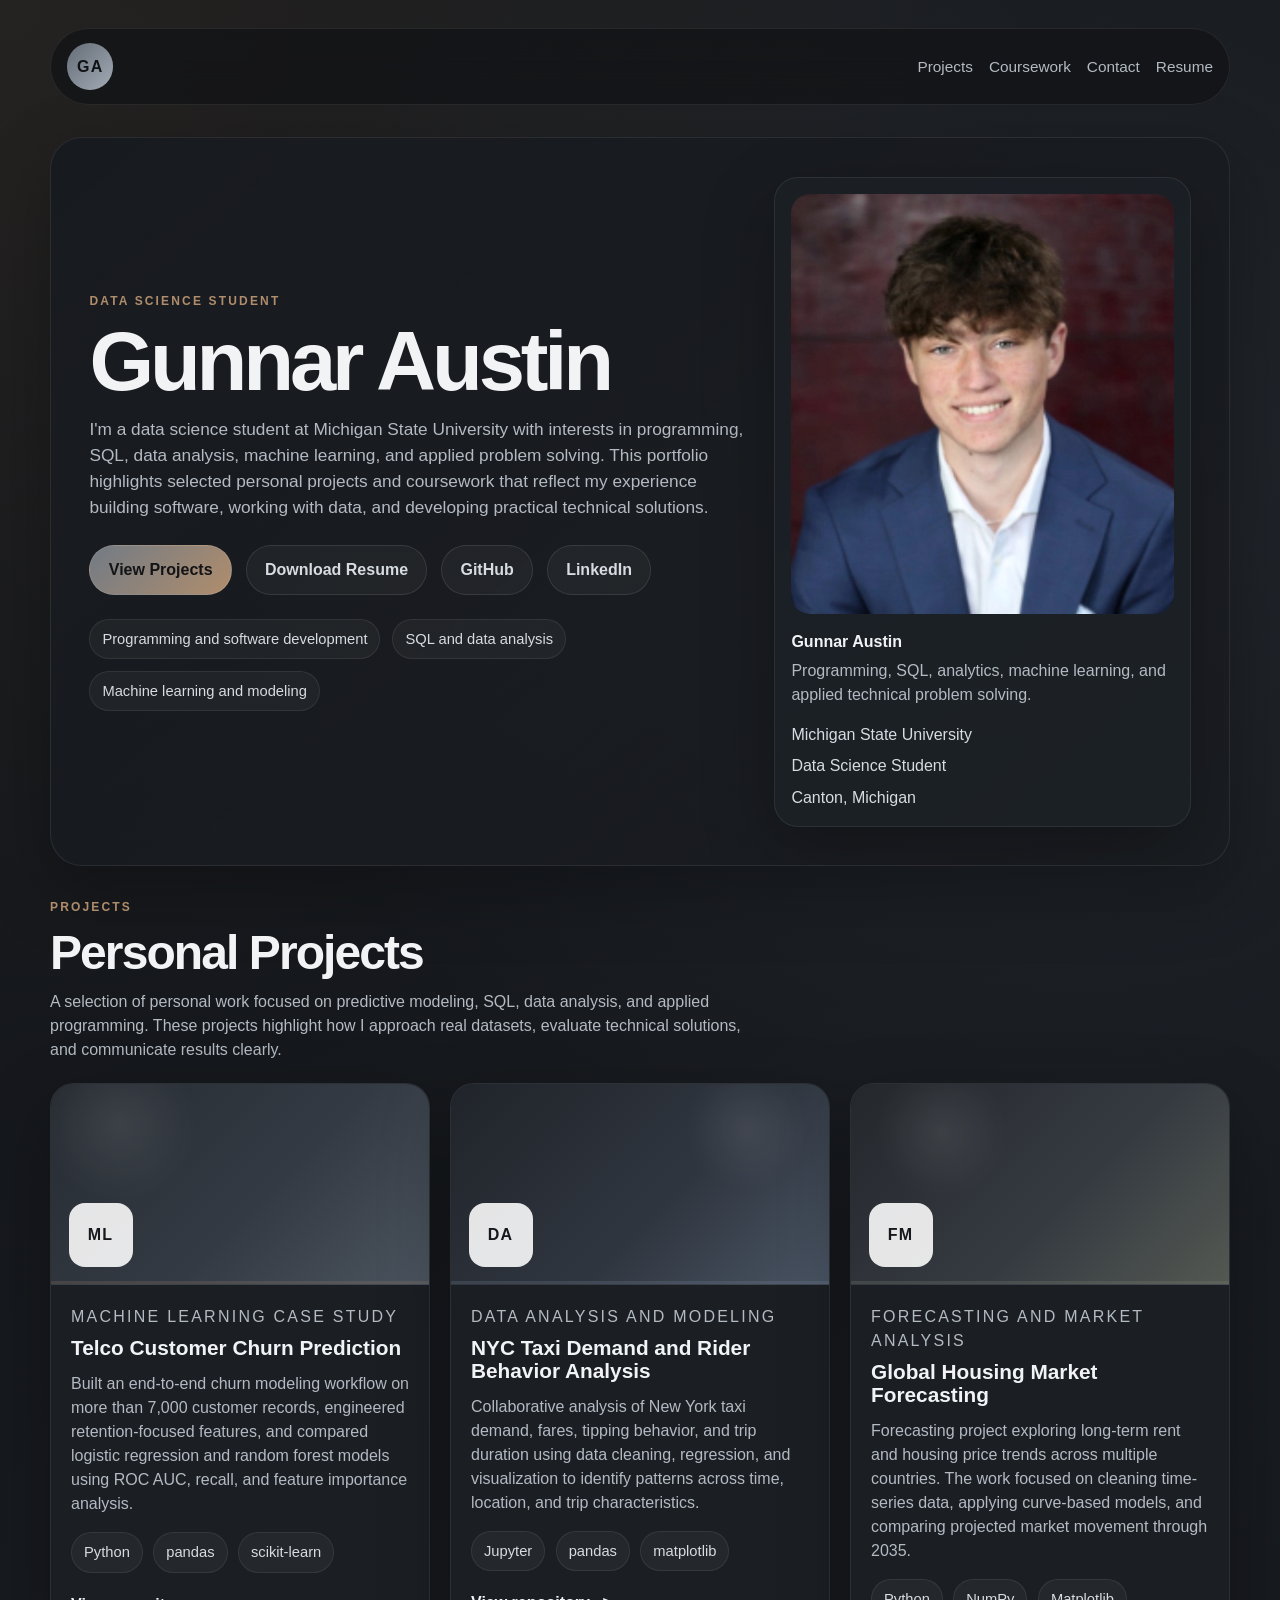
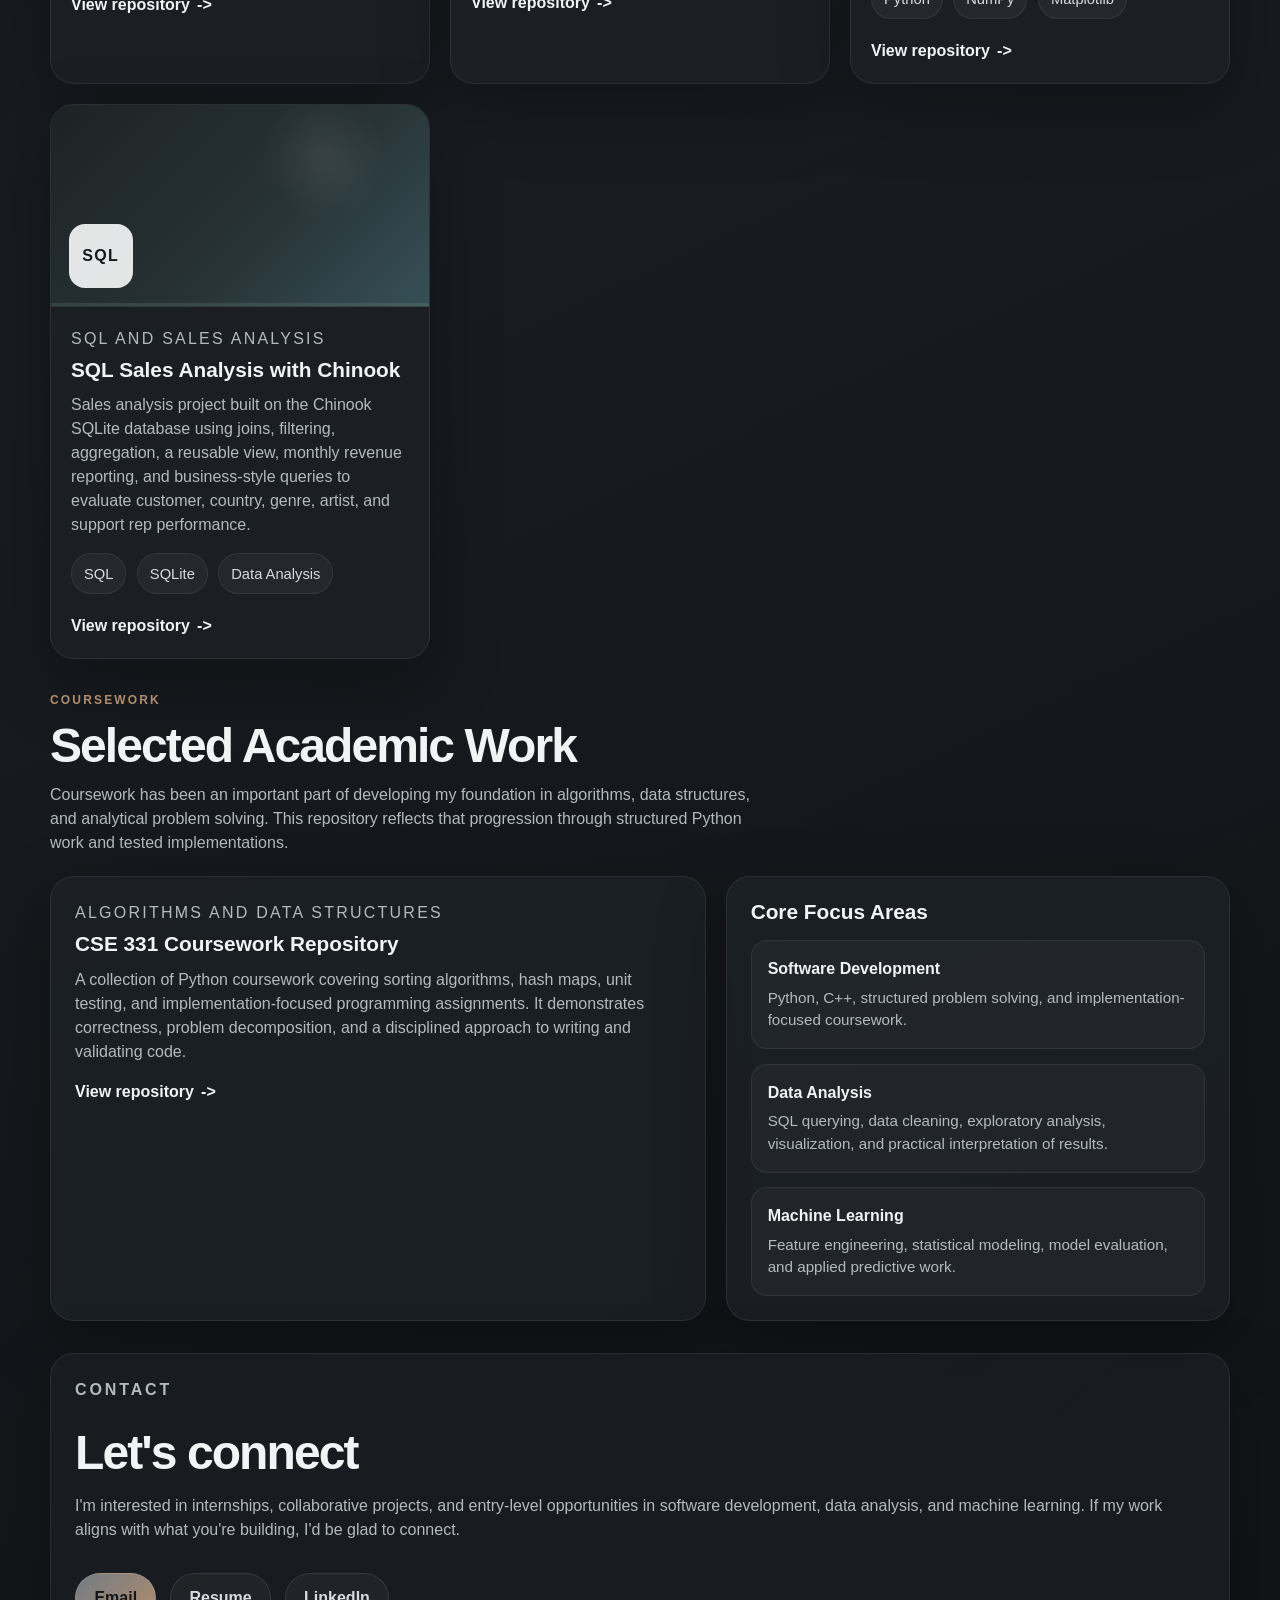
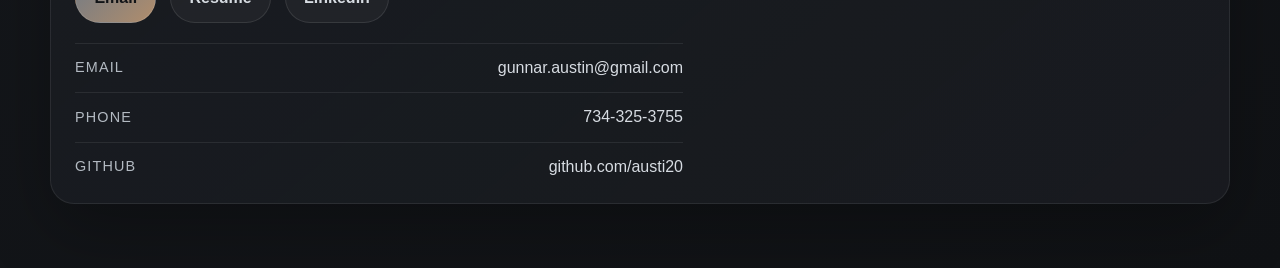
==== index.html @ 3c75b386 "Add Open Graph image for portfolio previews" ====
<!doctype html>
<html class="no-js" lang="en">
<head>
  <meta charset="utf-8">
  <meta name="viewport" content="width=device-width, initial-scale=1">
  <title>Gunnar Austin | Computer Science and Data Science Portfolio</title>
  <link rel="stylesheet" href="css/style.css">
  <meta
    name="description"
    content="Portfolio showcasing coursework, personal projects, and technical work in programming, data analysis, and machine learning."
  >
  <meta name="author" content="Gunnar Austin">
  <link rel="canonical" href="https://portfolio.gunnar-austin.workers.dev/">

  <meta property="og:title" content="Gunnar Austin | Computer Science and Data Science Portfolio">
  <meta
    property="og:description"
    content="Portfolio showcasing coursework, personal projects, and technical work in programming, data analysis, and machine learning."
  >
  <meta property="og:type" content="website">
  <meta property="og:url" content="https://portfolio.gunnar-austin.workers.dev/">
  <meta property="og:image" content="https://portfolio.gunnar-austin.workers.dev/assets/og-image.jpg">
  <meta property="og:image:width" content="800">
  <meta property="og:image:height" content="800">
  <meta property="og:image:alt" content="Portrait of Gunnar Austin for his computer science and data science portfolio">
  <meta name="twitter:card" content="summary_large_image">

  <meta name="theme-color" content="#1c1f24">
</head>

<body>
  <div class="page-shell">
    <header class="site-header">
      <a class="wordmark" href="#top">GA</a>
      <nav class="site-nav" aria-label="Primary">
        <a href="#projects">Projects</a>
        <a href="#coursework">Coursework</a>
        <a href="#contact">Contact</a>
        <a href="assets/Gunnar_Austin_Resume.pdf" target="_blank" rel="noreferrer">Resume</a>
      </nav>
    </header>

    <main id="top">
      <section class="hero">
        <div class="hero-copy">
          <p class="eyebrow">Data Science Student</p>
          <h1>Gunnar Austin</h1>
          <p class="hero-text">
            I&apos;m a data science student at Michigan State University
            with interests in programming, SQL, data analysis, machine learning, and applied
            problem solving. This portfolio highlights selected personal projects and
            coursework that reflect my experience building software, working with data,
            and developing practical technical solutions.
          </p>
          <div class="hero-actions">
            <a class="button button-primary" href="#projects">View Projects</a>
            <a class="button button-secondary" href="assets/Gunnar_Austin_Resume.pdf" target="_blank" rel="noreferrer">Download Resume</a>
            <a class="button button-secondary" href="https://github.com/austi20" target="_blank" rel="noreferrer">GitHub</a>
            <a class="button button-secondary" href="https://www.linkedin.com/in/gunnar-austin-b2a10a252/" target="_blank" rel="noreferrer">LinkedIn</a>
          </div>
          <ul class="hero-meta" aria-label="Technical focus">
            <li>Programming and software development</li>
            <li>SQL and data analysis</li>
            <li>Machine learning and modeling</li>
          </ul>
        </div>

        <aside class="hero-card">
          <div class="profile-frame">
            <img
              src="img/headshot.jpg"
              alt="Headshot of Gunnar Austin"
              class="profile-image"
            >
          </div>
          <div class="profile-details">
            <p class="profile-kicker">Gunnar Austin</p>
            <p class="profile-note">Programming, SQL, analytics, machine learning, and applied technical problem solving.</p>
            <ul class="mini-contact" aria-label="Background">
              <li>Michigan State University</li>
              <li>Data Science Student</li>
              <li>Canton, Michigan</li>
            </ul>
          </div>
        </aside>
      </section>

      <section class="project-section" id="projects">
        <div class="section-heading">
          <p class="eyebrow">Projects</p>
          <h2>Personal Projects</h2>
          <p class="section-copy">
            A selection of personal work focused on predictive modeling, SQL, data analysis,
            and applied programming. These projects highlight how I approach real datasets,
            evaluate technical solutions, and communicate results clearly.
          </p>
        </div>

        <div class="project-grid">
          <article class="project-card">
            <div class="project-art art-churn" aria-hidden="true">
              <span>ML</span>
            </div>
            <div class="project-body">
              <p class="project-type">Machine Learning Case Study</p>
              <h3>Telco Customer Churn Prediction</h3>
              <p>
                Built an end-to-end churn modeling workflow on more than 7,000 customer
                records, engineered retention-focused features, and compared logistic
                regression and random forest models using ROC AUC, recall, and feature
                importance analysis.
              </p>
              <ul class="tag-list" aria-label="Technologies">
                <li>Python</li>
                <li>pandas</li>
                <li>scikit-learn</li>
              </ul>
              <a
                class="project-link"
                href="https://github.com/austi20/Telco-Customer-Churn-Model"
                target="_blank"
                rel="noreferrer"
              >
                View repository
              </a>
            </div>
          </article>

          <article class="project-card">
            <div class="project-art art-urban" aria-hidden="true">
              <span>DA</span>
            </div>
            <div class="project-body">
              <p class="project-type">Data Analysis and Modeling</p>
              <h3>NYC Taxi Demand and Rider Behavior Analysis</h3>
              <p>
                Collaborative analysis of New York taxi demand, fares, tipping behavior,
                and trip duration using data cleaning, regression, and visualization to
                identify patterns across time, location, and trip characteristics.
              </p>
              <ul class="tag-list" aria-label="Technologies">
                <li>Jupyter</li>
                <li>pandas</li>
                <li>matplotlib</li>
              </ul>
              <a
                class="project-link"
                href="https://github.com/austi20/NYC-Taxi-Demand-and-Rider-Behavior-Analysis"
                target="_blank"
                rel="noreferrer"
              >
                View repository
              </a>
            </div>
          </article>

          <article class="project-card">
            <div class="project-art art-housing" aria-hidden="true">
              <span>FM</span>
            </div>
            <div class="project-body">
              <p class="project-type">Forecasting and Market Analysis</p>
              <h3>Global Housing Market Forecasting</h3>
              <p>
                Forecasting project exploring long-term rent and housing price trends
                across multiple countries. The work focused on cleaning time-series data,
                applying curve-based models, and comparing projected market movement
                through 2035.
              </p>
              <ul class="tag-list" aria-label="Technologies">
                <li>Python</li>
                <li>NumPy</li>
                <li>Matplotlib</li>
              </ul>
              <a
                class="project-link"
                href="https://github.com/austi20/Global-Housing-Market-Predictor"
                target="_blank"
                rel="noreferrer"
              >
                View repository
              </a>
            </div>
          </article>

          <article class="project-card">
            <div class="project-art art-sql" aria-hidden="true">
              <span>SQL</span>
            </div>
            <div class="project-body">
              <p class="project-type">SQL and Sales Analysis</p>
              <h3>SQL Sales Analysis with Chinook</h3>
              <p>
                Sales analysis project built on the Chinook SQLite database using joins,
                filtering, aggregation, a reusable view, monthly revenue reporting, and
                business-style queries to evaluate customer, country, genre, artist, and
                support rep performance.
              </p>
              <ul class="tag-list" aria-label="Technologies">
                <li>SQL</li>
                <li>SQLite</li>
                <li>Data Analysis</li>
              </ul>
              <a
                class="project-link"
                href="https://github.com/austi20/sql-sales-analysis-with-chinook"
                target="_blank"
                rel="noreferrer"
              >
                View repository
              </a>
            </div>
          </article>
        </div>
      </section>

      <section class="about-section" id="coursework">
        <div class="section-heading">
          <p class="eyebrow">Coursework</p>
          <h2>Selected Academic Work</h2>
          <p class="section-copy">
            Coursework has been an important part of developing my foundation in algorithms,
            data structures, and analytical problem solving. This repository reflects that
            progression through structured Python work and tested implementations.
          </p>
        </div>

        <div class="about-grid">
          <div class="about-panel">
            <p class="coursework-type">Algorithms and Data Structures</p>
            <h3>CSE 331 Coursework Repository</h3>
            <p>
              A collection of Python coursework covering sorting algorithms, hash maps,
              unit testing, and implementation-focused programming assignments. It
              demonstrates correctness, problem decomposition, and a disciplined approach
              to writing and validating code.
            </p>
            <a
              class="project-link"
              href="https://github.com/austi20/CSE331-SS26"
              target="_blank"
              rel="noreferrer"
            >
              View repository
            </a>
          </div>

          <div class="about-panel focus-panel">
            <h3>Core Focus Areas</h3>
            <div class="focus-grid">
              <div class="focus-card">
                <strong>Software Development</strong>
                <span>Python, C++, structured problem solving, and implementation-focused coursework.</span>
              </div>
              <div class="focus-card">
                <strong>Data Analysis</strong>
                <span>SQL querying, data cleaning, exploratory analysis, visualization, and practical interpretation of results.</span>
              </div>
              <div class="focus-card">
                <strong>Machine Learning</strong>
                <span>Feature engineering, statistical modeling, model evaluation, and applied predictive work.</span>
              </div>
            </div>
          </div>
        </div>
      </section>

      <section class="contact-section" id="contact">
        <div class="contact-card">
          <p class="eyebrow">Contact</p>
          <h2>Let&apos;s connect</h2>
          <p>
            I&apos;m interested in internships, collaborative projects, and entry-level
            opportunities in software development, data analysis, and machine learning.
            If my work aligns with what you&apos;re building, I&apos;d be glad to connect.
          </p>
          <div class="contact-links" aria-label="Contact links">
            <a class="button button-primary" href="mailto:gunnar.austin@gmail.com">Email</a>
            <a class="button button-secondary" href="assets/Gunnar_Austin_Resume.pdf" target="_blank" rel="noreferrer">Resume</a>
            <a class="button button-secondary" href="https://www.linkedin.com/in/gunnar-austin-b2a10a252/" target="_blank" rel="noreferrer">LinkedIn</a>
          </div>
          <ul class="contact-list">
            <li><span>Email</span><a href="mailto:gunnar.austin@gmail.com">gunnar.austin@gmail.com</a></li>
            <li><span>Phone</span><a href="tel:7343253755">734-325-3755</a></li>
            <li><span>GitHub</span><a href="https://github.com/austi20" target="_blank" rel="noreferrer">github.com/austi20</a></li>
          </ul>
        </div>
      </section>
    </main>
  </div>
</body>
</html>
---- css/style.css ----
/*! HTML5 Boilerplate v9.0.1 | MIT License | https://html5boilerplate.com/ */

:root {
  --bg-0: #121417;
  --bg-1: #181b20;
  --bg-2: #21252b;
  --panel: rgba(29, 33, 39, 0.82);
  --panel-strong: rgba(22, 25, 30, 0.9);
  --border: rgba(255, 255, 255, 0.08);
  --text: #f1f3f5;
  --muted: #b3bac2;
  --silver: #d7dce2;
  --accent-warm: #b08d6c;
  --accent-cool: #7f92a7;
  --accent-olive: #7f8872;
  --shadow: 0 24px 70px rgba(0, 0, 0, 0.28);
}

html {
  color: var(--text);
  font-size: 16px;
  line-height: 1.5;
  scroll-behavior: smooth;
}

body {
  margin: 0;
  min-width: 320px;
  font-family: "Trebuchet MS", "Gill Sans", sans-serif;
  color: var(--text);
  background:
    radial-gradient(circle at top left, rgba(176, 141, 108, 0.12), transparent 28%),
    radial-gradient(circle at 82% 12%, rgba(127, 146, 167, 0.12), transparent 26%),
    linear-gradient(155deg, var(--bg-0) 0%, var(--bg-1) 48%, #101215 100%);
}

a {
  color: inherit;
}

img,
svg,
video {
  display: block;
  max-width: 100%;
}

code {
  padding: 0.16rem 0.45rem;
  border-radius: 999px;
  background: rgba(255, 255, 255, 0.06);
  color: var(--silver);
  font-size: 0.9rem;
}

.page-shell {
  width: min(1180px, calc(100% - 2rem));
  margin: 0 auto;
  padding: 1rem 0 4rem;
}

.site-header {
  position: sticky;
  top: 0;
  z-index: 10;
  display: flex;
  align-items: center;
  justify-content: space-between;
  gap: 1rem;
  margin-top: 0.75rem;
  padding: 0.9rem 1rem;
  border: 1px solid var(--border);
  border-radius: 999px;
  background: rgba(18, 20, 23, 0.78);
  backdrop-filter: blur(18px);
}

.wordmark {
  display: inline-flex;
  align-items: center;
  justify-content: center;
  width: 2.9rem;
  height: 2.9rem;
  border-radius: 50%;
  background: linear-gradient(135deg, #646c76, #a3acb6);
  color: #101215;
  text-decoration: none;
  font-weight: 800;
  letter-spacing: 0.08em;
}

.site-nav {
  display: flex;
  flex-wrap: wrap;
  gap: 1rem;
}

.site-nav a {
  color: var(--muted);
  text-decoration: none;
  font-size: 0.96rem;
}

.site-nav a:hover,
.site-nav a:focus-visible,
.project-link:hover,
.project-link:focus-visible,
.button:hover,
.button:focus-visible,
.mini-contact a:hover,
.mini-contact a:focus-visible,
.contact-list a:hover,
.contact-list a:focus-visible {
  color: #ffffff;
}

.hero,
.project-section,
.about-section,
.contact-section {
  margin-top: 2rem;
  animation: fade-up 620ms ease both;
}

.project-section {
  animation-delay: 80ms;
}

.about-section {
  animation-delay: 150ms;
}

.contact-section {
  animation-delay: 220ms;
}

.hero {
  display: grid;
  grid-template-columns: minmax(0, 1.35fr) minmax(290px, 0.85fr);
  gap: 1.5rem;
  align-items: stretch;
  padding: clamp(1.4rem, 3vw, 2.4rem);
  border: 1px solid var(--border);
  border-radius: 2rem;
  background:
    linear-gradient(140deg, rgba(23, 26, 31, 0.96), rgba(23, 26, 31, 0.76)),
    linear-gradient(120deg, rgba(127, 146, 167, 0.08), rgba(176, 141, 108, 0.08));
  overflow: hidden;
  box-shadow: var(--shadow);
}

.hero-copy {
  display: flex;
  flex-direction: column;
  justify-content: center;
}

.eyebrow {
  margin: 0 0 0.8rem;
  color: var(--accent-warm);
  text-transform: uppercase;
  letter-spacing: 0.18em;
  font-size: 0.75rem;
  font-weight: 700;
}

h1,
h2,
h3,
p {
  margin-top: 0;
}

h1,
h2,
h3,
.wordmark,
.button,
.project-type,
.eyebrow,
.coursework-type {
  font-family: "Arial Black", "Trebuchet MS", sans-serif;
}

h1 {
  margin-bottom: 1rem;
  font-size: clamp(2.8rem, 7vw, 5.2rem);
  line-height: 0.94;
  letter-spacing: -0.05em;
}

h2 {
  margin-bottom: 0.15rem;
  font-size: clamp(1.85rem, 4vw, 3rem);
  line-height: 1;
  letter-spacing: -0.04em;
}

h3 {
  margin-bottom: 0.75rem;
  font-size: 1.3rem;
  line-height: 1.1;
}

.hero-text,
.section-copy,
.project-body p,
.about-panel p,
.contact-card p,
.profile-note {
  color: var(--muted);
  font-size: 1rem;
}

.hero-text {
  max-width: 44rem;
  margin-bottom: 1.5rem;
  font-size: 1.08rem;
}

.section-copy {
  max-width: 44rem;
  margin: 0.85rem 0 0;
}

.hero-actions,
.contact-links {
  display: flex;
  flex-wrap: wrap;
  gap: 0.85rem;
}

.button {
  display: inline-flex;
  align-items: center;
  justify-content: center;
  min-height: 3rem;
  padding: 0 1.15rem;
  border-radius: 999px;
  border: 1px solid rgba(255, 255, 255, 0.1);
  text-decoration: none;
  font-weight: 700;
  transition:
    transform 180ms ease,
    border-color 180ms ease,
    background-color 180ms ease;
}

.button:hover,
.button:focus-visible {
  transform: translateY(-2px);
  border-color: rgba(255, 255, 255, 0.22);
}

.button-primary {
  background: linear-gradient(135deg, #727b85, #b08d6c);
  color: #121417;
}

.button-secondary {
  background: rgba(255, 255, 255, 0.04);
  color: var(--silver);
}

.hero-meta,
.tag-list,
.mini-contact,
.contact-list {
  padding: 0;
  list-style: none;
}

.hero-meta {
  display: flex;
  flex-wrap: wrap;
  gap: 0.75rem;
  margin: 1.5rem 0 0;
}

.hero-meta li,
.tag-list li {
  display: inline-flex;
  align-items: center;
  min-height: 2rem;
  padding: 0.2rem 0.75rem;
  border-radius: 999px;
  border: 1px solid rgba(255, 255, 255, 0.08);
  background: rgba(255, 255, 255, 0.04);
  color: var(--silver);
  font-size: 0.92rem;
}

.hero-card,
.project-card,
.about-panel,
.contact-card {
  border: 1px solid var(--border);
  border-radius: 1.5rem;
  background: var(--panel);
  box-shadow: var(--shadow);
}

.hero-card {
  display: grid;
  gap: 1rem;
  padding: 1rem;
  align-content: start;
}

.profile-frame {
  min-height: 420px;
  border-radius: 1.2rem;
  overflow: hidden;
  background: #1b1f24;
}

.profile-image {
  width: 100%;
  height: 100%;
  object-fit: cover;
  object-position: center 22%;
  filter: saturate(0.92) contrast(1.02);
}

.profile-kicker {
  margin-bottom: 0.35rem;
  color: var(--text);
  font-weight: 700;
}

.mini-contact {
  display: grid;
  gap: 0.45rem;
  margin: 1rem 0 0;
}

.mini-contact li {
  color: var(--silver);
}

.section-heading {
  margin-bottom: 1.3rem;
}

.project-grid {
  display: grid;
  grid-template-columns: repeat(3, minmax(0, 1fr));
  gap: 1.25rem;
}

.project-card {
  overflow: hidden;
}

.project-art {
  display: flex;
  align-items: end;
  min-height: 165px;
  padding: 1.1rem;
  border-bottom: 1px solid var(--border);
}

.project-art span {
  display: inline-flex;
  align-items: center;
  justify-content: center;
  min-width: 4rem;
  min-height: 4rem;
  border-radius: 1rem;
  background: rgba(255, 255, 255, 0.88);
  color: #15181c;
  font-weight: 800;
  letter-spacing: 0.08em;
}

.art-churn {
  background:
    linear-gradient(0deg, rgba(176, 141, 108, 0.18), rgba(176, 141, 108, 0.18)) bottom / 100% 3px no-repeat,
    radial-gradient(circle at 18% 20%, rgba(255, 255, 255, 0.08), transparent 22%),
    linear-gradient(135deg, #272c33, #343a43 56%, #4b545f);
}

.art-urban {
  background:
    linear-gradient(0deg, rgba(127, 146, 167, 0.2), rgba(127, 146, 167, 0.2)) bottom / 100% 3px no-repeat,
    radial-gradient(circle at 78% 22%, rgba(255, 255, 255, 0.08), transparent 18%),
    linear-gradient(135deg, #20242a, #303640 58%, #495463);
}

.art-housing {
  background:
    linear-gradient(0deg, rgba(127, 136, 114, 0.24), rgba(127, 136, 114, 0.24)) bottom / 100% 3px no-repeat,
    radial-gradient(circle at 24% 24%, rgba(255, 255, 255, 0.08), transparent 20%),
    linear-gradient(135deg, #24272c, #363b42 58%, #535852);
}

.art-sql {
  background:
    linear-gradient(0deg, rgba(104, 146, 122, 0.24), rgba(104, 146, 122, 0.24)) bottom / 100% 3px no-repeat,
    radial-gradient(circle at 72% 26%, rgba(255, 255, 255, 0.08), transparent 20%),
    linear-gradient(135deg, #1d2324, #273235 56%, #365057);
}

.project-body {
  padding: 1.25rem;
}

.project-type,
.coursework-type {
  margin-bottom: 0.5rem;
  color: var(--accent-cool);
  font-size: 0.82rem;
  letter-spacing: 0.14em;
  text-transform: uppercase;
}

.coursework-type {
  color: var(--accent-warm);
}

.tag-list {
  display: flex;
  flex-wrap: wrap;
  gap: 0.65rem;
  margin: 1rem 0 1.25rem;
}

.project-link {
  display: inline-flex;
  align-items: center;
  gap: 0.45rem;
  color: var(--text);
  text-decoration: none;
  font-weight: 700;
}

.project-link::after {
  content: "->";
}

.about-grid {
  display: grid;
  grid-template-columns: minmax(0, 1.3fr) minmax(0, 1fr);
  gap: 1.25rem;
}

.about-panel,
.contact-card {
  padding: 1.5rem;
}

.focus-panel h3 {
  margin-bottom: 1rem;
}

.focus-grid {
  display: grid;
  gap: 0.9rem;
}

.focus-card {
  display: grid;
  gap: 0.35rem;
  padding: 1rem;
  border: 1px solid var(--border);
  border-radius: 1rem;
  background: rgba(255, 255, 255, 0.03);
}

.focus-card strong {
  color: var(--text);
  font-size: 1rem;
}

.focus-card span {
  color: var(--muted);
  font-size: 0.95rem;
}

.contact-card {
  display: flex;
  flex-direction: column;
  gap: 0.9rem;
  align-items: start;
  background:
    linear-gradient(140deg, rgba(24, 27, 32, 0.94), rgba(24, 27, 32, 0.84)),
    linear-gradient(120deg, rgba(127, 146, 167, 0.08), rgba(176, 141, 108, 0.06));
}

.contact-list {
  display: grid;
  gap: 0.8rem;
  width: 100%;
  margin: 0.35rem 0 0;
}

.contact-list li {
  display: flex;
  flex-wrap: wrap;
  gap: 0.7rem;
  align-items: center;
  justify-content: space-between;
  width: min(100%, 38rem);
  padding-top: 0.75rem;
  border-top: 1px solid var(--border);
}

.contact-list span {
  color: var(--muted);
  font-size: 0.9rem;
  text-transform: uppercase;
  letter-spacing: 0.08em;
}

.contact-list a {
  color: var(--silver);
  text-decoration: none;
}

.hidden,
[hidden] {
  display: none !important;
}

.visually-hidden {
  border: 0;
  clip: rect(0, 0, 0, 0);
  height: 1px;
  margin: -1px;
  overflow: hidden;
  padding: 0;
  position: absolute;
  white-space: nowrap;
  width: 1px;
}

.visually-hidden.focusable:active,
.visually-hidden.focusable:focus {
  clip: auto;
  height: auto;
  margin: 0;
  overflow: visible;
  position: static;
  white-space: inherit;
  width: auto;
}

.invisible {
  visibility: hidden;
}

.clearfix::before,
.clearfix::after {
  content: "";
  display: table;
}

.clearfix::after {
  clear: both;
}

@keyframes fade-up {
  from {
    opacity: 0;
    transform: translateY(22px);
  }

  to {
    opacity: 1;
    transform: translateY(0);
  }
}

@media only screen and (max-width: 980px) {
  .hero,
  .project-grid,
  .about-grid {
    grid-template-columns: 1fr;
  }

  .profile-frame {
    min-height: 340px;
  }
}

@media only screen and (max-width: 640px) {
  .page-shell {
    width: min(100% - 1rem, 1180px);
    padding-bottom: 2.5rem;
  }

  .site-header {
    border-radius: 1.25rem;
    padding: 0.9rem;
  }

  .site-nav {
    gap: 0.7rem;
  }

  .hero,
  .about-panel,
  .contact-card,
  .project-body {
    padding: 1rem;
  }

  h1 {
    font-size: clamp(2.35rem, 14vw, 3.9rem);
  }

  h2 {
    font-size: clamp(1.7rem, 9vw, 2.35rem);
  }

  .contact-list li {
    align-items: start;
    justify-content: start;
  }
}

@media print {
  *,
  *::before,
  *::after {
    background: #fff !important;
    color: #000 !important;
    box-shadow: none !important;
    text-shadow: none !important;
  }

  a,
  a:visited {
    text-decoration: underline;
  }

  a[href]::after {
    content: " (" attr(href) ")";
  }

  a[href^="#"]::after,
  a[href^="javascript:"]::after {
    content: "";
  }

  pre {
    white-space: pre-wrap !important;
  }

  pre,
  blockquote {
    border: 1px solid #999;
    page-break-inside: avoid;
  }

  tr,
  img {
    page-break-inside: avoid;
  }

  p,
  h2,
  h3 {
    orphans: 3;
    widows: 3;
  }

  h2,
  h3 {
    page-break-after: avoid;
  }
}
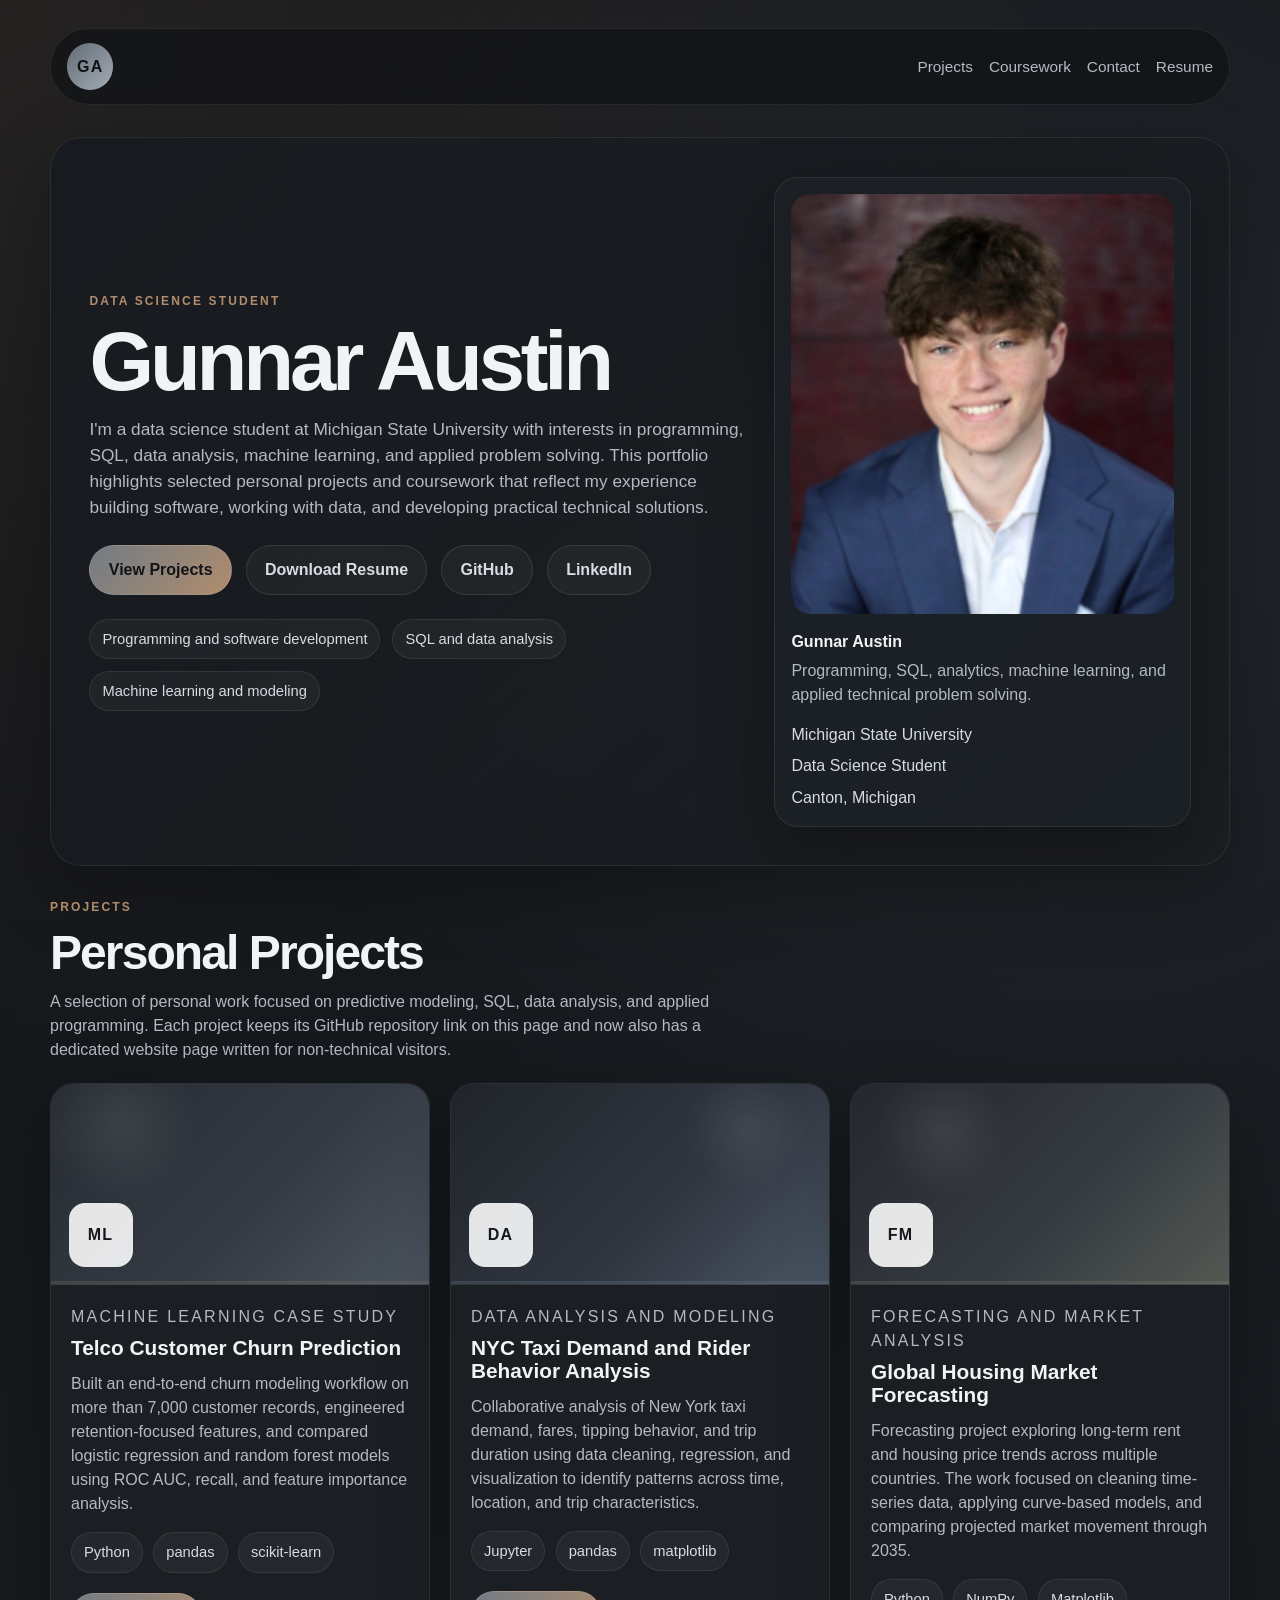
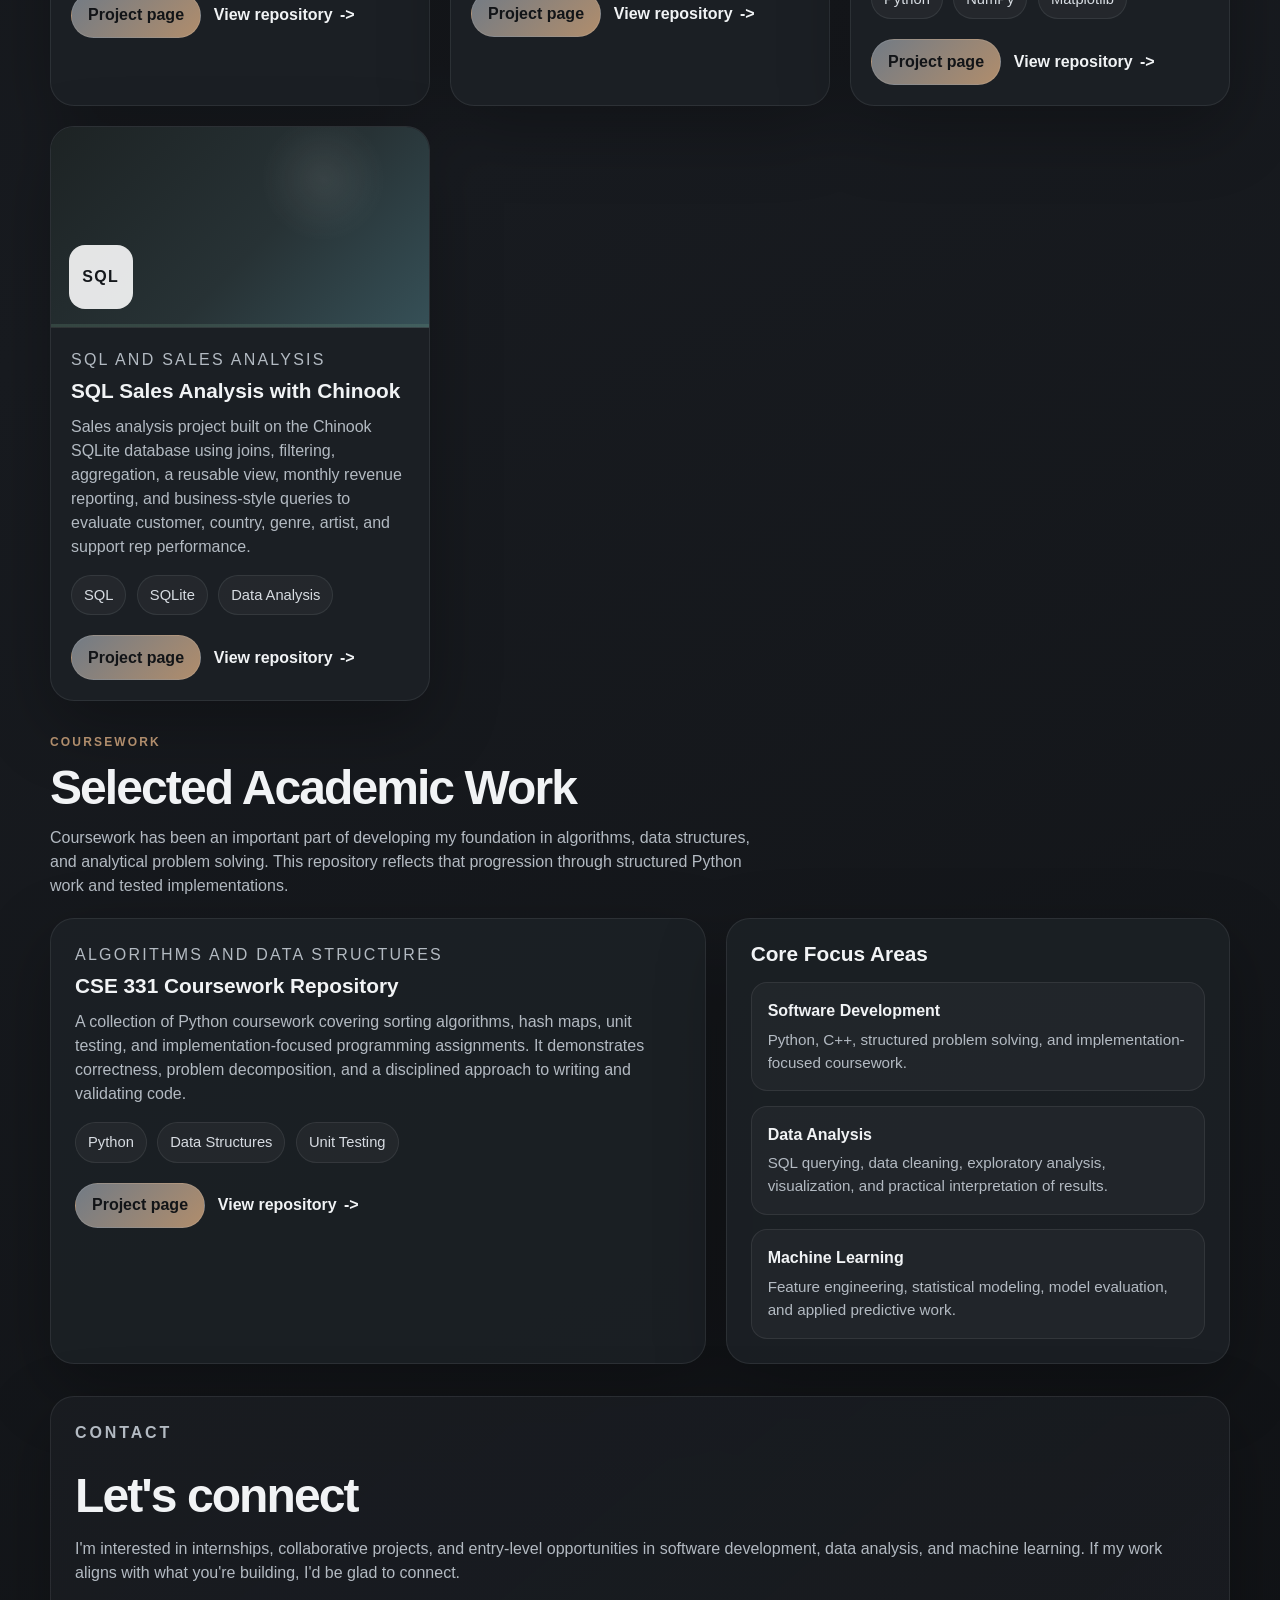
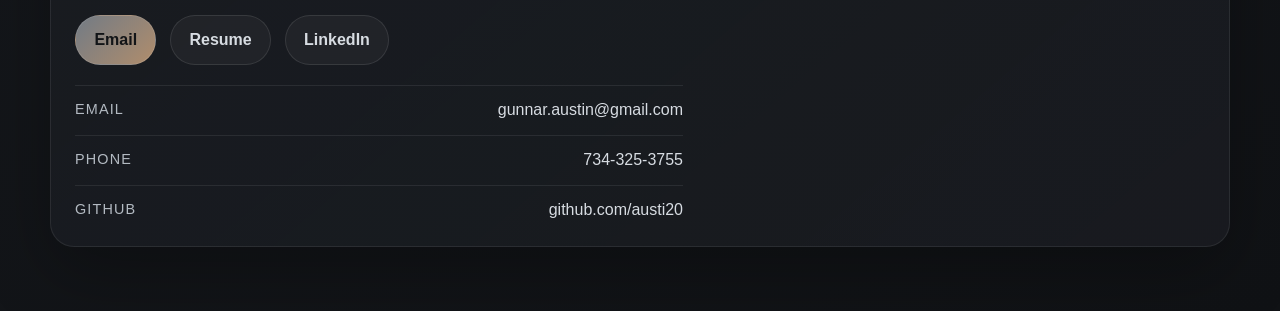
==== commit 2ed48863: "Add dedicated portfolio project pages" ====
--- a/index.html
+++ b/index.html
@@ -3,27 +3,42 @@
 <head>
   <meta charset="utf-8">
   <meta name="viewport" content="width=device-width, initial-scale=1">
-  <title>Gunnar Austin | Computer Science and Data Science Portfolio</title>
+  <title>Gunnar Austin | Data Science Portfolio</title>
   <link rel="stylesheet" href="css/style.css">
+  <script defer src="js/project-data.js"></script>
+  <script defer src="js/index.js"></script>
+  <link rel="icon" type="image/png" href="https://portfolio.gunnar-austin.workers.dev/assets/favicon.png">
   <meta
     name="description"
-    content="Portfolio showcasing coursework, personal projects, and technical work in programming, data analysis, and machine learning."
+    content="Portfolio showcasing coursework, personal projects, and technical work in programming, SQL, data analysis, and machine learning."
   >
   <meta name="author" content="Gunnar Austin">
+  <meta name="robots" content="index,follow,max-image-preview:large">
   <link rel="canonical" href="https://portfolio.gunnar-austin.workers.dev/">
 
-  <meta property="og:title" content="Gunnar Austin | Computer Science and Data Science Portfolio">
+  <meta property="og:site_name" content="Gunnar Austin Portfolio">
+  <meta property="og:locale" content="en_US">
+  <meta property="og:title" content="Gunnar Austin | Data Science Portfolio">
   <meta
     property="og:description"
-    content="Portfolio showcasing coursework, personal projects, and technical work in programming, data analysis, and machine learning."
+    content="Portfolio showcasing coursework, personal projects, and technical work in programming, SQL, data analysis, and machine learning."
   >
   <meta property="og:type" content="website">
   <meta property="og:url" content="https://portfolio.gunnar-austin.workers.dev/">
   <meta property="og:image" content="https://portfolio.gunnar-austin.workers.dev/assets/og-image.jpg">
-  <meta property="og:image:width" content="800">
-  <meta property="og:image:height" content="800">
-  <meta property="og:image:alt" content="Portrait of Gunnar Austin for his computer science and data science portfolio">
+  <meta property="og:image:secure_url" content="https://portfolio.gunnar-austin.workers.dev/assets/og-image.jpg">
+  <meta property="og:image:type" content="image/jpeg">
+  <meta property="og:image:width" content="1200">
+  <meta property="og:image:height" content="630">
+  <meta property="og:image:alt" content="Social preview for Gunnar Austin's data science portfolio">
   <meta name="twitter:card" content="summary_large_image">
+  <meta name="twitter:title" content="Gunnar Austin | Data Science Portfolio">
+  <meta
+    name="twitter:description"
+    content="Portfolio showcasing coursework, personal projects, and technical work in programming, SQL, data analysis, and machine learning."
+  >
+  <meta name="twitter:image" content="https://portfolio.gunnar-austin.workers.dev/assets/og-image.jpg">
+  <meta name="twitter:image:alt" content="Social preview for Gunnar Austin's data science portfolio">
 
   <meta name="theme-color" content="#1c1f24">
 </head>
@@ -91,127 +106,12 @@
           <h2>Personal Projects</h2>
           <p class="section-copy">
             A selection of personal work focused on predictive modeling, SQL, data analysis,
-            and applied programming. These projects highlight how I approach real datasets,
-            evaluate technical solutions, and communicate results clearly.
+            and applied programming. Each project keeps its GitHub repository link on this page
+            and now also has a dedicated website page written for non-technical visitors.
           </p>
         </div>
 
-        <div class="project-grid">
-          <article class="project-card">
-            <div class="project-art art-churn" aria-hidden="true">
-              <span>ML</span>
-            </div>
-            <div class="project-body">
-              <p class="project-type">Machine Learning Case Study</p>
-              <h3>Telco Customer Churn Prediction</h3>
-              <p>
-                Built an end-to-end churn modeling workflow on more than 7,000 customer
-                records, engineered retention-focused features, and compared logistic
-                regression and random forest models using ROC AUC, recall, and feature
-                importance analysis.
-              </p>
-              <ul class="tag-list" aria-label="Technologies">
-                <li>Python</li>
-                <li>pandas</li>
-                <li>scikit-learn</li>
-              </ul>
-              <a
-                class="project-link"
-                href="https://github.com/austi20/Telco-Customer-Churn-Model"
-                target="_blank"
-                rel="noreferrer"
-              >
-                View repository
-              </a>
-            </div>
-          </article>
-
-          <article class="project-card">
-            <div class="project-art art-urban" aria-hidden="true">
-              <span>DA</span>
-            </div>
-            <div class="project-body">
-              <p class="project-type">Data Analysis and Modeling</p>
-              <h3>NYC Taxi Demand and Rider Behavior Analysis</h3>
-              <p>
-                Collaborative analysis of New York taxi demand, fares, tipping behavior,
-                and trip duration using data cleaning, regression, and visualization to
-                identify patterns across time, location, and trip characteristics.
-              </p>
-              <ul class="tag-list" aria-label="Technologies">
-                <li>Jupyter</li>
-                <li>pandas</li>
-                <li>matplotlib</li>
-              </ul>
-              <a
-                class="project-link"
-                href="https://github.com/austi20/NYC-Taxi-Demand-and-Rider-Behavior-Analysis"
-                target="_blank"
-                rel="noreferrer"
-              >
-                View repository
-              </a>
-            </div>
-          </article>
-
-          <article class="project-card">
-            <div class="project-art art-housing" aria-hidden="true">
-              <span>FM</span>
-            </div>
-            <div class="project-body">
-              <p class="project-type">Forecasting and Market Analysis</p>
-              <h3>Global Housing Market Forecasting</h3>
-              <p>
-                Forecasting project exploring long-term rent and housing price trends
-                across multiple countries. The work focused on cleaning time-series data,
-                applying curve-based models, and comparing projected market movement
-                through 2035.
-              </p>
-              <ul class="tag-list" aria-label="Technologies">
-                <li>Python</li>
-                <li>NumPy</li>
-                <li>Matplotlib</li>
-              </ul>
-              <a
-                class="project-link"
-                href="https://github.com/austi20/Global-Housing-Market-Predictor"
-                target="_blank"
-                rel="noreferrer"
-              >
-                View repository
-              </a>
-            </div>
-          </article>
-
-          <article class="project-card">
-            <div class="project-art art-sql" aria-hidden="true">
-              <span>SQL</span>
-            </div>
-            <div class="project-body">
-              <p class="project-type">SQL and Sales Analysis</p>
-              <h3>SQL Sales Analysis with Chinook</h3>
-              <p>
-                Sales analysis project built on the Chinook SQLite database using joins,
-                filtering, aggregation, a reusable view, monthly revenue reporting, and
-                business-style queries to evaluate customer, country, genre, artist, and
-                support rep performance.
-              </p>
-              <ul class="tag-list" aria-label="Technologies">
-                <li>SQL</li>
-                <li>SQLite</li>
-                <li>Data Analysis</li>
-              </ul>
-              <a
-                class="project-link"
-                href="https://github.com/austi20/sql-sales-analysis-with-chinook"
-                target="_blank"
-                rel="noreferrer"
-              >
-                View repository
-              </a>
-            </div>
-          </article>
-        </div>
+        <div class="project-grid" id="project-grid"></div>
       </section>
 
       <section class="about-section" id="coursework">
@@ -226,24 +126,7 @@
         </div>
 
         <div class="about-grid">
-          <div class="about-panel">
-            <p class="coursework-type">Algorithms and Data Structures</p>
-            <h3>CSE 331 Coursework Repository</h3>
-            <p>
-              A collection of Python coursework covering sorting algorithms, hash maps,
-              unit testing, and implementation-focused programming assignments. It
-              demonstrates correctness, problem decomposition, and a disciplined approach
-              to writing and validating code.
-            </p>
-            <a
-              class="project-link"
-              href="https://github.com/austi20/CSE331-SS26"
-              target="_blank"
-              rel="noreferrer"
-            >
-              View repository
-            </a>
-          </div>
+          <div class="about-panel" id="coursework-detail-card"></div>
 
           <div class="about-panel focus-panel">
             <h3>Core Focus Areas</h3>
--- a/css/style.css
+++ b/css/style.css
@@ -53,6 +53,26 @@
   font-size: 0.9rem;
 }
 
+pre {
+  margin: 1rem 0 0;
+  padding: 1rem 1.1rem;
+  overflow-x: auto;
+  border: 1px solid var(--border);
+  border-radius: 1rem;
+  background: rgba(14, 16, 20, 0.95);
+}
+
+pre code {
+  display: block;
+  padding: 0;
+  border-radius: 0;
+  background: transparent;
+  color: var(--silver);
+  font-family: "Consolas", "Courier New", monospace;
+  font-size: 0.92rem;
+  line-height: 1.6;
+}
+
 .page-shell {
   width: min(1180px, calc(100% - 2rem));
   margin: 0 auto;
@@ -401,6 +421,13 @@
     linear-gradient(135deg, #1d2324, #273235 56%, #365057);
 }
 
+.art-coursework {
+  background:
+    linear-gradient(0deg, rgba(154, 132, 189, 0.22), rgba(154, 132, 189, 0.22)) bottom / 100% 3px no-repeat,
+    radial-gradient(circle at 28% 20%, rgba(255, 255, 255, 0.08), transparent 20%),
+    linear-gradient(135deg, #23242b, #34374a 58%, #505477);
+}
+
 .project-body {
   padding: 1.25rem;
 }
@@ -425,6 +452,18 @@
   margin: 1rem 0 1.25rem;
 }
 
+.project-actions {
+  display: flex;
+  flex-wrap: wrap;
+  gap: 0.8rem;
+  align-items: center;
+}
+
+.button-small {
+  min-height: 2.7rem;
+  padding: 0 1rem;
+}
+
 .project-link {
   display: inline-flex;
   align-items: center;
@@ -515,6 +554,192 @@
 .contact-list a {
   color: var(--silver);
   text-decoration: none;
+}
+
+.project-page {
+  margin-top: 2rem;
+  animation: fade-up 620ms ease both;
+}
+
+.detail-hero,
+.detail-section {
+  border: 1px solid var(--border);
+  border-radius: 1.6rem;
+  background: var(--panel);
+  box-shadow: var(--shadow);
+}
+
+.detail-hero {
+  display: grid;
+  grid-template-columns: minmax(0, 1.3fr) minmax(290px, 0.85fr);
+  gap: 1.25rem;
+  padding: clamp(1.2rem, 3vw, 2rem);
+  background:
+    linear-gradient(140deg, rgba(23, 26, 31, 0.96), rgba(23, 26, 31, 0.8)),
+    linear-gradient(120deg, rgba(127, 146, 167, 0.08), rgba(176, 141, 108, 0.06));
+}
+
+.detail-hero-copy {
+  display: flex;
+  flex-direction: column;
+  justify-content: center;
+}
+
+.detail-hero-card {
+  display: grid;
+  gap: 1rem;
+  padding: 1.15rem;
+  border: 1px solid var(--border);
+  border-radius: 1.25rem;
+  background: rgba(255, 255, 255, 0.03);
+}
+
+.fact-grid {
+  display: grid;
+  gap: 0.8rem;
+}
+
+.fact-card {
+  padding: 0.9rem 1rem;
+  border: 1px solid var(--border);
+  border-radius: 1rem;
+  background: rgba(255, 255, 255, 0.03);
+}
+
+.fact-label,
+.fact-value {
+  margin: 0;
+}
+
+.fact-label {
+  color: var(--muted);
+  font-size: 0.82rem;
+  text-transform: uppercase;
+  letter-spacing: 0.08em;
+}
+
+.fact-value {
+  margin-top: 0.3rem;
+  font-family: "Arial Black", "Trebuchet MS", sans-serif;
+  font-size: 1rem;
+}
+
+.detail-tech-stack .tag-list {
+  margin-bottom: 0;
+}
+
+.detail-grid {
+  display: grid;
+  grid-template-columns: minmax(0, 1.5fr) minmax(280px, 0.8fr);
+  gap: 1.25rem;
+  margin-top: 1.5rem;
+}
+
+.detail-main-stack,
+.sidebar-stack,
+.readme-grid,
+.snippet-grid,
+.related-grid {
+  display: grid;
+  gap: 1rem;
+}
+
+.detail-section,
+.sidebar-panel,
+.readme-card,
+.snippet-card,
+.related-card {
+  padding: 1.3rem;
+}
+
+.detail-list {
+  margin: 0;
+  padding-left: 1.2rem;
+  color: var(--muted);
+}
+
+.detail-list li + li {
+  margin-top: 0.55rem;
+}
+
+.section-copy-tight {
+  margin-top: 0;
+  margin-bottom: 1rem;
+}
+
+.sidebar-panel,
+.related-card {
+  border: 1px solid var(--border);
+  border-radius: 1.3rem;
+  background: var(--panel);
+  box-shadow: var(--shadow);
+}
+
+.button-full {
+  width: 100%;
+}
+
+.project-nav-list {
+  display: grid;
+  gap: 0.7rem;
+  padding: 0;
+  margin: 0;
+  list-style: none;
+}
+
+.project-nav-item a {
+  display: block;
+  padding: 0.85rem 0.95rem;
+  border: 1px solid var(--border);
+  border-radius: 0.95rem;
+  background: rgba(255, 255, 255, 0.03);
+  color: var(--silver);
+  text-decoration: none;
+  transition: border-color 180ms ease, transform 180ms ease;
+}
+
+.project-nav-item a:hover,
+.project-nav-item a:focus-visible {
+  transform: translateY(-2px);
+  border-color: rgba(255, 255, 255, 0.2);
+  color: #fff;
+}
+
+.project-nav-item.is-current-page a {
+  border-color: rgba(176, 141, 108, 0.45);
+  color: #fff;
+}
+
+.snippet-card {
+  border: 1px solid var(--border);
+  border-radius: 1.3rem;
+  background: rgba(255, 255, 255, 0.03);
+}
+
+.snippet-copy p:last-child,
+.readme-card p:last-child,
+.related-card p:last-child,
+.sidebar-panel p:last-of-type {
+  margin-bottom: 0;
+}
+
+.readme-grid {
+  margin-top: 1rem;
+}
+
+.readme-card {
+  border: 1px solid var(--border);
+  border-radius: 1.1rem;
+  background: rgba(255, 255, 255, 0.03);
+}
+
+.related-section {
+  margin-top: 1.5rem;
+}
+
+.related-grid {
+  grid-template-columns: repeat(3, minmax(0, 1fr));
+  margin-top: 1rem;
 }
 
 .hidden,
@@ -574,7 +799,10 @@
 @media only screen and (max-width: 980px) {
   .hero,
   .project-grid,
-  .about-grid {
+  .about-grid,
+  .detail-hero,
+  .detail-grid,
+  .related-grid {
     grid-template-columns: 1fr;
   }
 
@@ -601,7 +829,13 @@
   .hero,
   .about-panel,
   .contact-card,
-  .project-body {
+  .project-body,
+  .detail-hero,
+  .detail-section,
+  .sidebar-panel,
+  .readme-card,
+  .snippet-card,
+  .related-card {
     padding: 1rem;
   }
 
@@ -616,6 +850,15 @@
   .contact-list li {
     align-items: start;
     justify-content: start;
+  }
+
+  .project-actions {
+    align-items: stretch;
+  }
+
+  .button-small,
+  .button-full {
+    width: 100%;
   }
 }
 
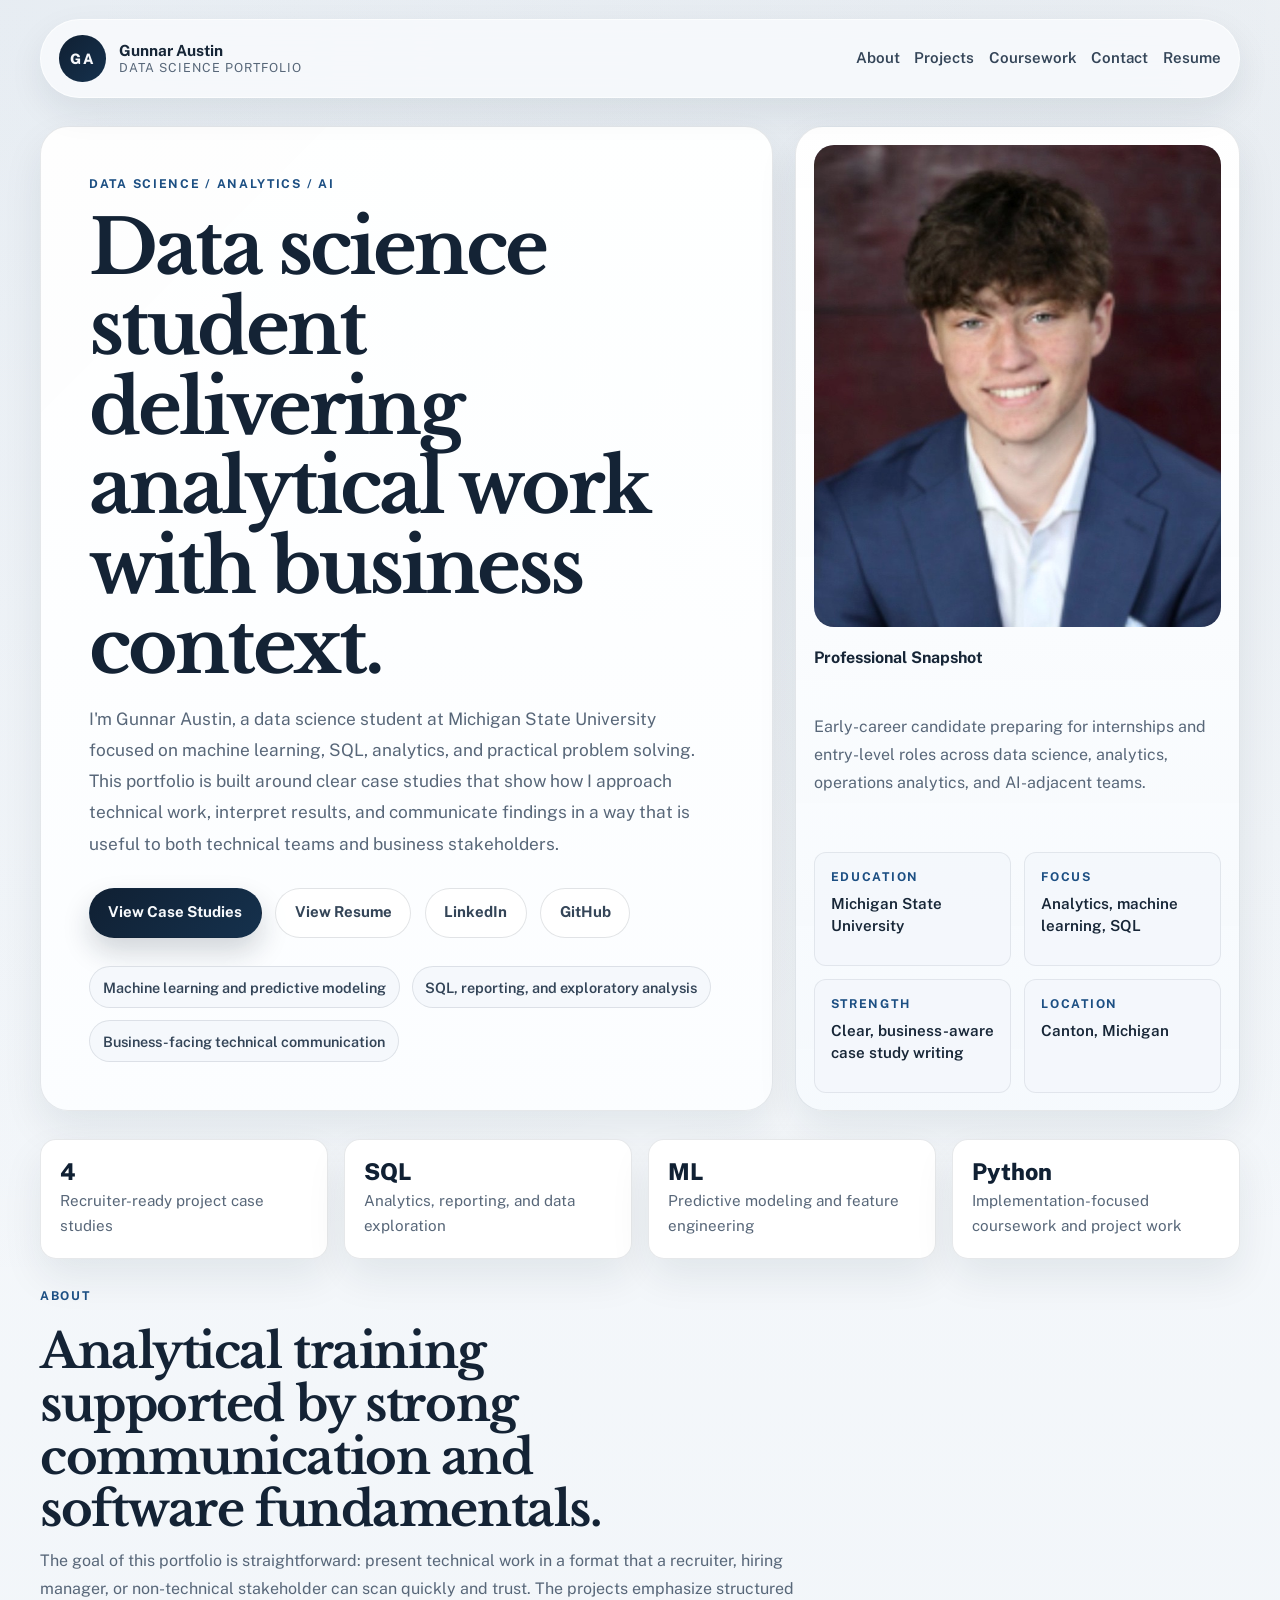
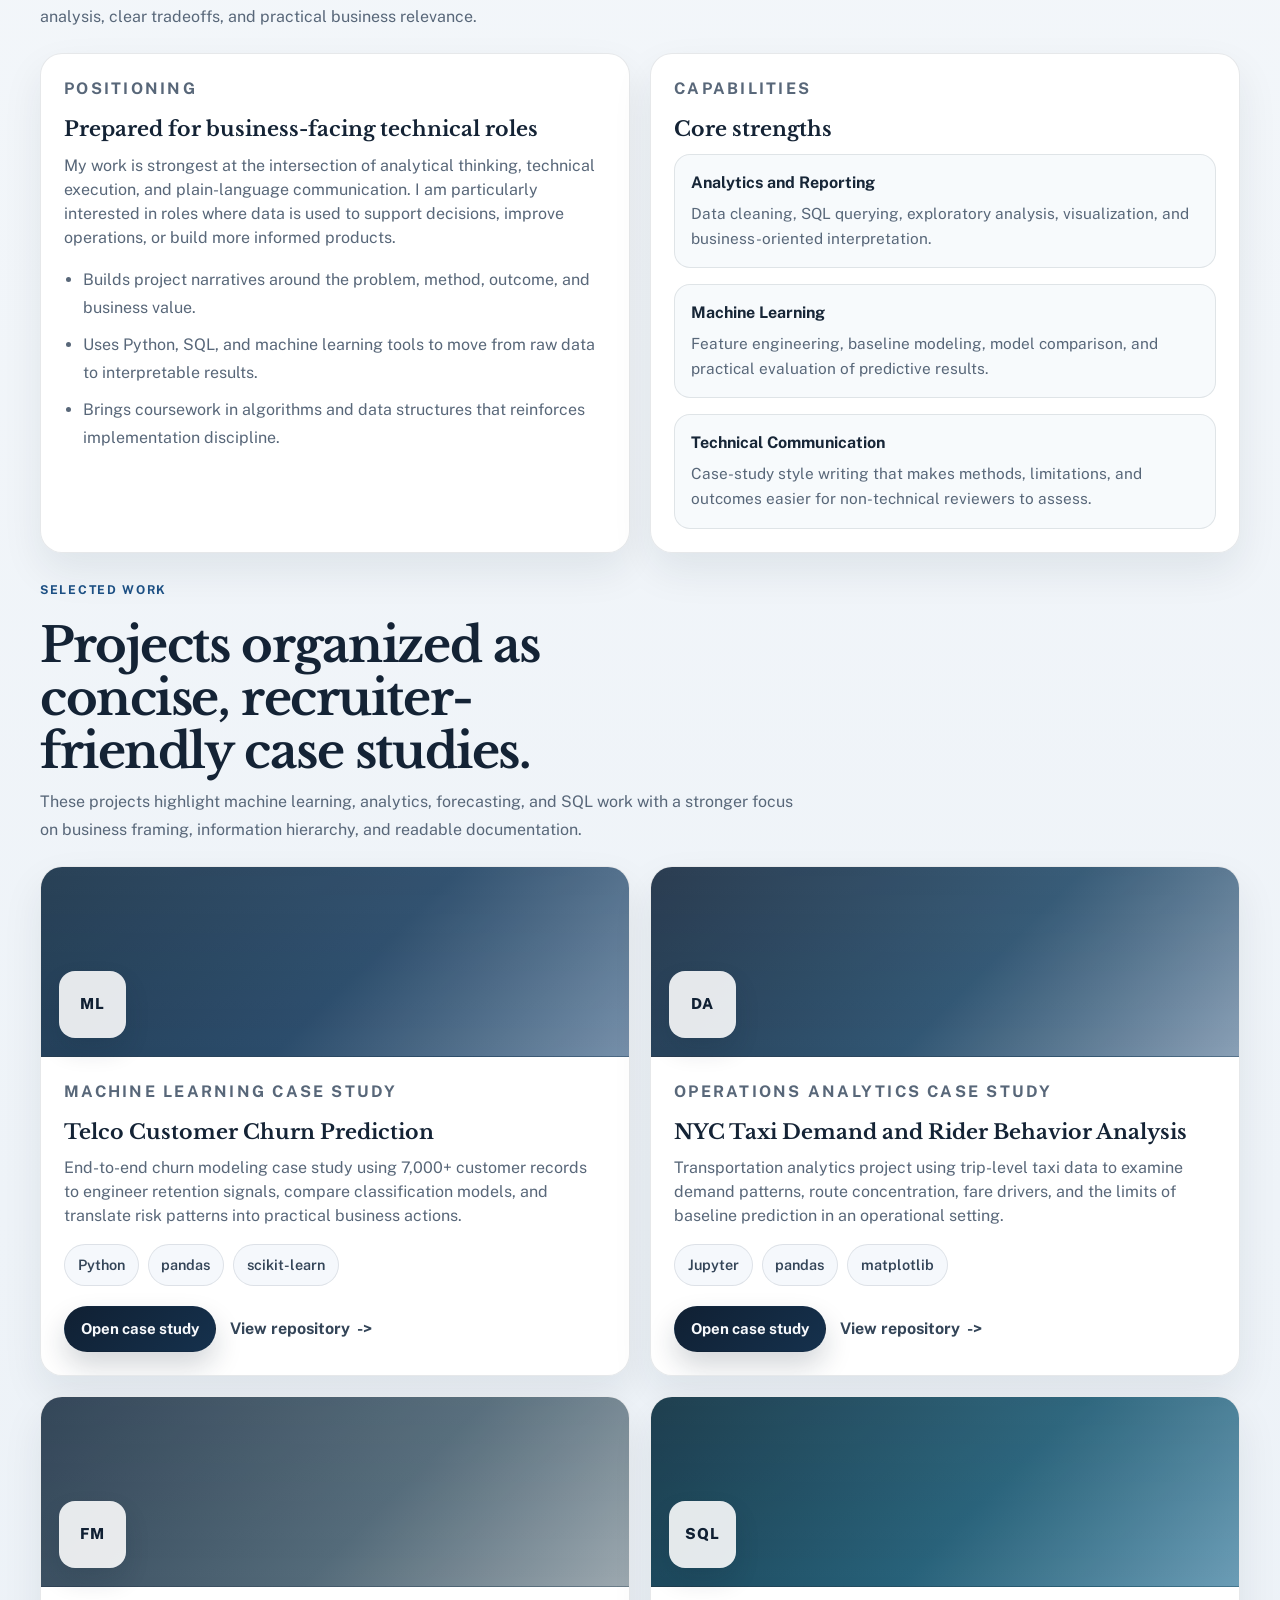
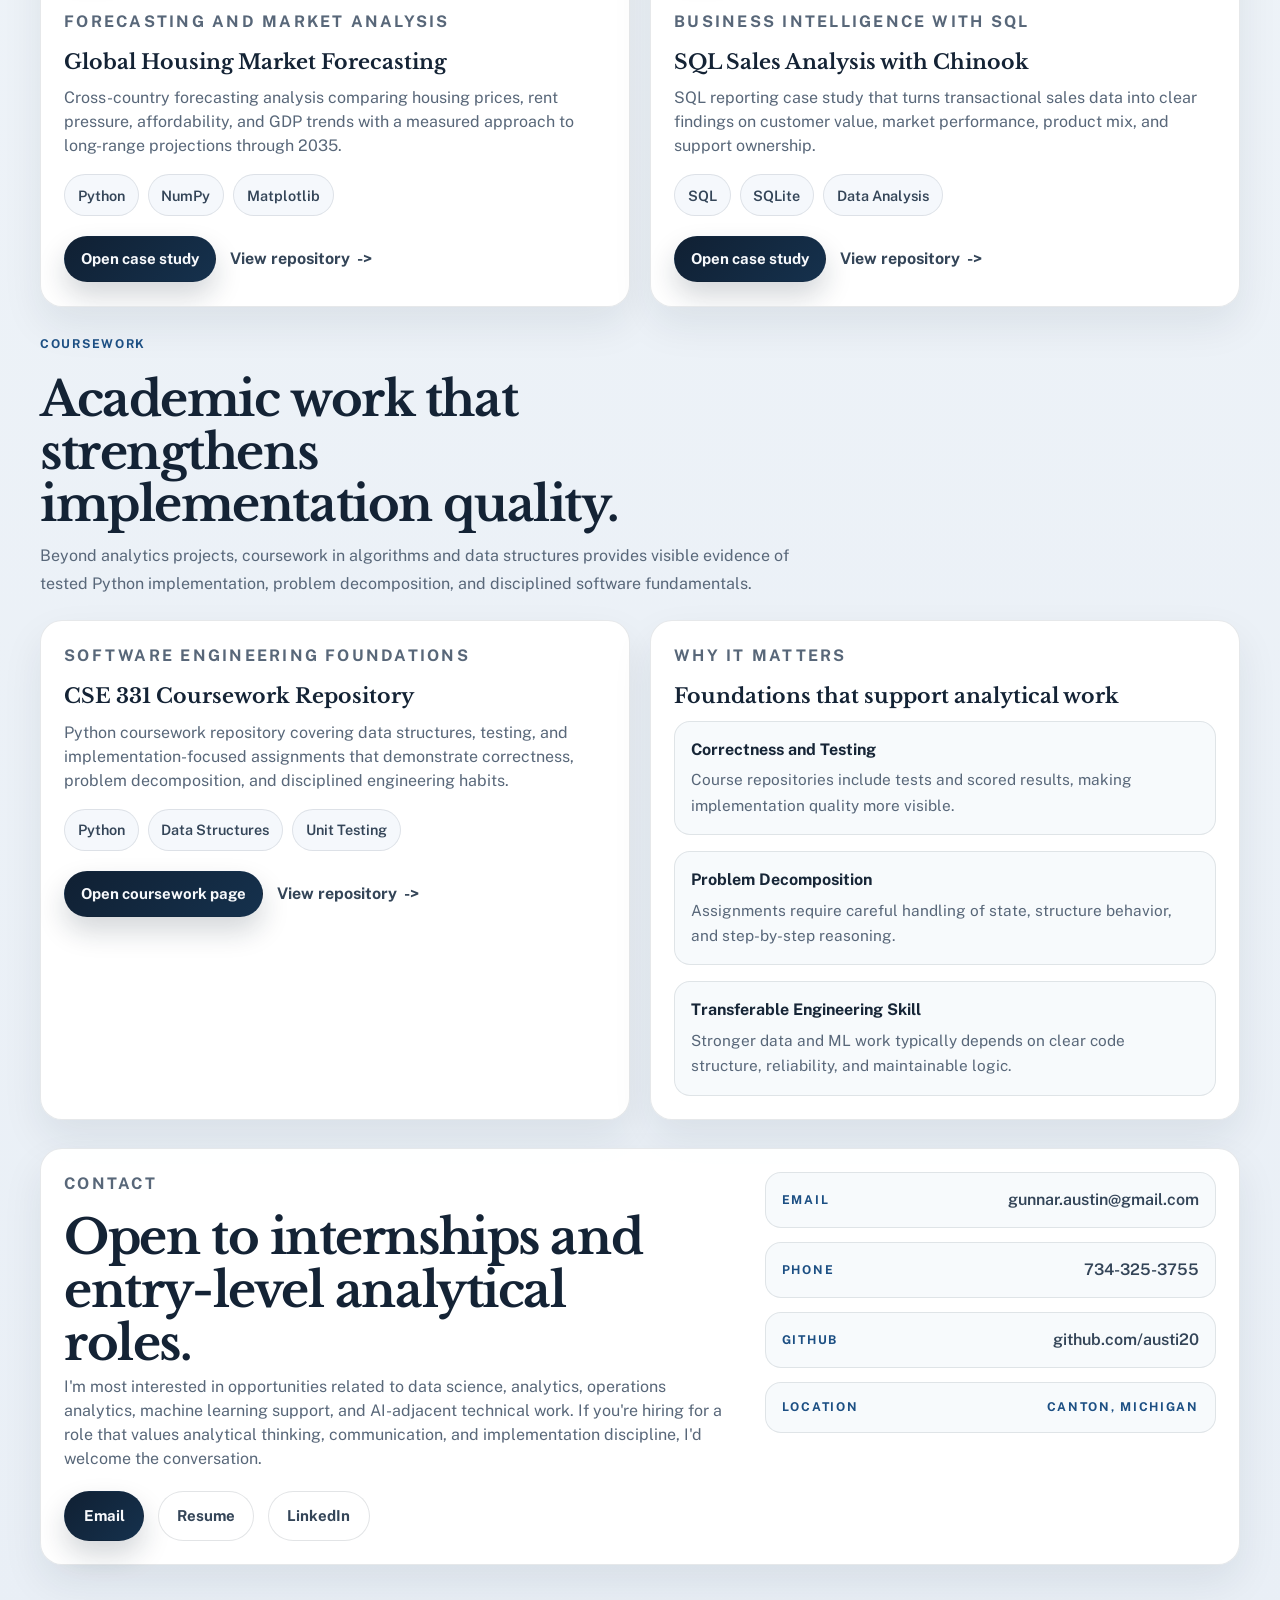
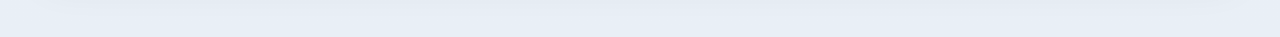
==== commit 6eb4d862: "Redesign portfolio for professional analytics roles" ====
--- a/index.html
+++ b/index.html
@@ -10,7 +10,7 @@
   <link rel="icon" type="image/png" href="https://portfolio.gunnar-austin.workers.dev/assets/favicon.png">
   <meta
     name="description"
-    content="Portfolio showcasing coursework, personal projects, and technical work in programming, SQL, data analysis, and machine learning."
+    content="Professional portfolio for Gunnar Austin, a data science student focused on analytics, machine learning, SQL, and business-facing technical problem solving."
   >
   <meta name="author" content="Gunnar Austin">
   <meta name="robots" content="index,follow,max-image-preview:large">
@@ -21,7 +21,7 @@
   <meta property="og:title" content="Gunnar Austin | Data Science Portfolio">
   <meta
     property="og:description"
-    content="Portfolio showcasing coursework, personal projects, and technical work in programming, SQL, data analysis, and machine learning."
+    content="Professional portfolio for Gunnar Austin, a data science student focused on analytics, machine learning, SQL, and business-facing technical problem solving."
   >
   <meta property="og:type" content="website">
   <meta property="og:url" content="https://portfolio.gunnar-austin.workers.dev/">
@@ -35,19 +35,27 @@
   <meta name="twitter:title" content="Gunnar Austin | Data Science Portfolio">
   <meta
     name="twitter:description"
-    content="Portfolio showcasing coursework, personal projects, and technical work in programming, SQL, data analysis, and machine learning."
+    content="Professional portfolio for Gunnar Austin, a data science student focused on analytics, machine learning, SQL, and business-facing technical problem solving."
   >
   <meta name="twitter:image" content="https://portfolio.gunnar-austin.workers.dev/assets/og-image.jpg">
   <meta name="twitter:image:alt" content="Social preview for Gunnar Austin's data science portfolio">
 
-  <meta name="theme-color" content="#1c1f24">
+  <meta name="theme-color" content="#f4f7fb">
 </head>
 
 <body>
   <div class="page-shell">
     <header class="site-header">
-      <a class="wordmark" href="#top">GA</a>
+      <a class="brand" href="#top" aria-label="Gunnar Austin home">
+        <span class="wordmark">GA</span>
+        <span class="brand-copy">
+          <strong>Gunnar Austin</strong>
+          <small>Data Science Portfolio</small>
+        </span>
+      </a>
+
       <nav class="site-nav" aria-label="Primary">
+        <a href="#about">About</a>
         <a href="#projects">Projects</a>
         <a href="#coursework">Coursework</a>
         <a href="#contact">Contact</a>
@@ -58,25 +66,25 @@
     <main id="top">
       <section class="hero">
         <div class="hero-copy">
-          <p class="eyebrow">Data Science Student</p>
-          <h1>Gunnar Austin</h1>
+          <p class="eyebrow">Data Science / Analytics / AI</p>
+          <h1>Data science student delivering analytical work with business context.</h1>
           <p class="hero-text">
-            I&apos;m a data science student at Michigan State University
-            with interests in programming, SQL, data analysis, machine learning, and applied
-            problem solving. This portfolio highlights selected personal projects and
-            coursework that reflect my experience building software, working with data,
-            and developing practical technical solutions.
+            I&apos;m Gunnar Austin, a data science student at Michigan State University focused on
+            machine learning, SQL, analytics, and practical problem solving. This portfolio is
+            built around clear case studies that show how I approach technical work, interpret
+            results, and communicate findings in a way that is useful to both technical teams and
+            business stakeholders.
           </p>
           <div class="hero-actions">
-            <a class="button button-primary" href="#projects">View Projects</a>
-            <a class="button button-secondary" href="assets/Gunnar_Austin_Resume.pdf" target="_blank" rel="noreferrer">Download Resume</a>
+            <a class="button button-primary" href="#projects">View Case Studies</a>
+            <a class="button button-secondary" href="assets/Gunnar_Austin_Resume.pdf" target="_blank" rel="noreferrer">View Resume</a>
+            <a class="button button-secondary" href="https://www.linkedin.com/in/gunnar-austin-b2a10a252/" target="_blank" rel="noreferrer">LinkedIn</a>
             <a class="button button-secondary" href="https://github.com/austi20" target="_blank" rel="noreferrer">GitHub</a>
-            <a class="button button-secondary" href="https://www.linkedin.com/in/gunnar-austin-b2a10a252/" target="_blank" rel="noreferrer">LinkedIn</a>
-          </div>
-          <ul class="hero-meta" aria-label="Technical focus">
-            <li>Programming and software development</li>
-            <li>SQL and data analysis</li>
-            <li>Machine learning and modeling</li>
+          </div>
+          <ul class="hero-meta" aria-label="Professional focus">
+            <li>Machine learning and predictive modeling</li>
+            <li>SQL, reporting, and exploratory analysis</li>
+            <li>Business-facing technical communication</li>
           </ul>
         </div>
 
@@ -88,26 +96,109 @@
               class="profile-image"
             >
           </div>
-          <div class="profile-details">
-            <p class="profile-kicker">Gunnar Austin</p>
-            <p class="profile-note">Programming, SQL, analytics, machine learning, and applied technical problem solving.</p>
-            <ul class="mini-contact" aria-label="Background">
-              <li>Michigan State University</li>
-              <li>Data Science Student</li>
-              <li>Canton, Michigan</li>
+          <div class="hero-card-body">
+            <p class="profile-kicker">Professional Snapshot</p>
+            <p class="profile-note">
+              Early-career candidate preparing for internships and entry-level roles across data
+              science, analytics, operations analytics, and AI-adjacent teams.
+            </p>
+
+            <dl class="profile-facts">
+              <div>
+                <dt>Education</dt>
+                <dd>Michigan State University</dd>
+              </div>
+              <div>
+                <dt>Focus</dt>
+                <dd>Analytics, machine learning, SQL</dd>
+              </div>
+              <div>
+                <dt>Strength</dt>
+                <dd>Clear, business-aware case study writing</dd>
+              </div>
+              <div>
+                <dt>Location</dt>
+                <dd>Canton, Michigan</dd>
+              </div>
+            </dl>
+          </div>
+        </aside>
+      </section>
+
+      <section class="signal-band" aria-label="Portfolio highlights">
+        <article class="signal-band-card">
+          <p class="signal-band-value">4</p>
+          <p class="signal-band-label">Recruiter-ready project case studies</p>
+        </article>
+        <article class="signal-band-card">
+          <p class="signal-band-value">SQL</p>
+          <p class="signal-band-label">Analytics, reporting, and data exploration</p>
+        </article>
+        <article class="signal-band-card">
+          <p class="signal-band-value">ML</p>
+          <p class="signal-band-label">Predictive modeling and feature engineering</p>
+        </article>
+        <article class="signal-band-card">
+          <p class="signal-band-value">Python</p>
+          <p class="signal-band-label">Implementation-focused coursework and project work</p>
+        </article>
+      </section>
+
+      <section class="profile-section" id="about">
+        <div class="section-heading">
+          <p class="eyebrow">About</p>
+          <h2>Analytical training supported by strong communication and software fundamentals.</h2>
+          <p class="section-copy">
+            The goal of this portfolio is straightforward: present technical work in a format that
+            a recruiter, hiring manager, or non-technical stakeholder can scan quickly and trust.
+            The projects emphasize structured analysis, clear tradeoffs, and practical business relevance.
+          </p>
+        </div>
+
+        <div class="about-grid">
+          <div class="about-panel about-panel-primary">
+            <p class="panel-kicker">Positioning</p>
+            <h3>Prepared for business-facing technical roles</h3>
+            <p>
+              My work is strongest at the intersection of analytical thinking, technical execution,
+              and plain-language communication. I am particularly interested in roles where data is
+              used to support decisions, improve operations, or build more informed products.
+            </p>
+            <ul class="detail-list">
+              <li>Builds project narratives around the problem, method, outcome, and business value.</li>
+              <li>Uses Python, SQL, and machine learning tools to move from raw data to interpretable results.</li>
+              <li>Brings coursework in algorithms and data structures that reinforces implementation discipline.</li>
             </ul>
           </div>
-        </aside>
+
+          <div class="about-panel focus-panel">
+            <p class="panel-kicker">Capabilities</p>
+            <h3>Core strengths</h3>
+            <div class="focus-grid">
+              <div class="focus-card">
+                <strong>Analytics and Reporting</strong>
+                <span>Data cleaning, SQL querying, exploratory analysis, visualization, and business-oriented interpretation.</span>
+              </div>
+              <div class="focus-card">
+                <strong>Machine Learning</strong>
+                <span>Feature engineering, baseline modeling, model comparison, and practical evaluation of predictive results.</span>
+              </div>
+              <div class="focus-card">
+                <strong>Technical Communication</strong>
+                <span>Case-study style writing that makes methods, limitations, and outcomes easier for non-technical reviewers to assess.</span>
+              </div>
+            </div>
+          </div>
+        </div>
       </section>
 
       <section class="project-section" id="projects">
         <div class="section-heading">
-          <p class="eyebrow">Projects</p>
-          <h2>Personal Projects</h2>
+          <p class="eyebrow">Selected Work</p>
+          <h2>Projects organized as concise, recruiter-friendly case studies.</h2>
           <p class="section-copy">
-            A selection of personal work focused on predictive modeling, SQL, data analysis,
-            and applied programming. Each project keeps its GitHub repository link on this page
-            and now also has a dedicated website page written for non-technical visitors.
+            These projects highlight machine learning, analytics, forecasting, and SQL work with a
+            stronger focus on business framing, information hierarchy, and readable documentation.
           </p>
         </div>
 
@@ -117,31 +208,31 @@
       <section class="about-section" id="coursework">
         <div class="section-heading">
           <p class="eyebrow">Coursework</p>
-          <h2>Selected Academic Work</h2>
+          <h2>Academic work that strengthens implementation quality.</h2>
           <p class="section-copy">
-            Coursework has been an important part of developing my foundation in algorithms,
-            data structures, and analytical problem solving. This repository reflects that
-            progression through structured Python work and tested implementations.
+            Beyond analytics projects, coursework in algorithms and data structures provides visible
+            evidence of tested Python implementation, problem decomposition, and disciplined software fundamentals.
           </p>
         </div>
 
         <div class="about-grid">
-          <div class="about-panel" id="coursework-detail-card"></div>
-
-          <div class="about-panel focus-panel">
-            <h3>Core Focus Areas</h3>
+          <div class="about-panel coursework-panel" id="coursework-detail-card"></div>
+
+          <div class="about-panel standards-panel">
+            <p class="panel-kicker">Why It Matters</p>
+            <h3>Foundations that support analytical work</h3>
             <div class="focus-grid">
               <div class="focus-card">
-                <strong>Software Development</strong>
-                <span>Python, C++, structured problem solving, and implementation-focused coursework.</span>
-              </div>
-              <div class="focus-card">
-                <strong>Data Analysis</strong>
-                <span>SQL querying, data cleaning, exploratory analysis, visualization, and practical interpretation of results.</span>
-              </div>
-              <div class="focus-card">
-                <strong>Machine Learning</strong>
-                <span>Feature engineering, statistical modeling, model evaluation, and applied predictive work.</span>
+                <strong>Correctness and Testing</strong>
+                <span>Course repositories include tests and scored results, making implementation quality more visible.</span>
+              </div>
+              <div class="focus-card">
+                <strong>Problem Decomposition</strong>
+                <span>Assignments require careful handling of state, structure behavior, and step-by-step reasoning.</span>
+              </div>
+              <div class="focus-card">
+                <strong>Transferable Engineering Skill</strong>
+                <span>Stronger data and ML work typically depends on clear code structure, reliability, and maintainable logic.</span>
               </div>
             </div>
           </div>
@@ -150,22 +241,27 @@
 
       <section class="contact-section" id="contact">
         <div class="contact-card">
-          <p class="eyebrow">Contact</p>
-          <h2>Let&apos;s connect</h2>
-          <p>
-            I&apos;m interested in internships, collaborative projects, and entry-level
-            opportunities in software development, data analysis, and machine learning.
-            If my work aligns with what you&apos;re building, I&apos;d be glad to connect.
-          </p>
-          <div class="contact-links" aria-label="Contact links">
-            <a class="button button-primary" href="mailto:gunnar.austin@gmail.com">Email</a>
-            <a class="button button-secondary" href="assets/Gunnar_Austin_Resume.pdf" target="_blank" rel="noreferrer">Resume</a>
-            <a class="button button-secondary" href="https://www.linkedin.com/in/gunnar-austin-b2a10a252/" target="_blank" rel="noreferrer">LinkedIn</a>
-          </div>
+          <div class="contact-copy">
+            <p class="eyebrow">Contact</p>
+            <h2>Open to internships and entry-level analytical roles.</h2>
+            <p>
+              I&apos;m most interested in opportunities related to data science, analytics,
+              operations analytics, machine learning support, and AI-adjacent technical work.
+              If you&apos;re hiring for a role that values analytical thinking, communication, and
+              implementation discipline, I&apos;d welcome the conversation.
+            </p>
+            <div class="contact-links" aria-label="Contact links">
+              <a class="button button-primary" href="mailto:gunnar.austin@gmail.com">Email</a>
+              <a class="button button-secondary" href="assets/Gunnar_Austin_Resume.pdf" target="_blank" rel="noreferrer">Resume</a>
+              <a class="button button-secondary" href="https://www.linkedin.com/in/gunnar-austin-b2a10a252/" target="_blank" rel="noreferrer">LinkedIn</a>
+            </div>
+          </div>
+
           <ul class="contact-list">
             <li><span>Email</span><a href="mailto:gunnar.austin@gmail.com">gunnar.austin@gmail.com</a></li>
             <li><span>Phone</span><a href="tel:7343253755">734-325-3755</a></li>
             <li><span>GitHub</span><a href="https://github.com/austi20" target="_blank" rel="noreferrer">github.com/austi20</a></li>
+            <li><span>Location</span><span class="contact-value">Canton, Michigan</span></li>
           </ul>
         </div>
       </section>
--- a/css/style.css
+++ b/css/style.css
@@ -1,19 +1,28 @@
+@import url("https://fonts.googleapis.com/css2?family=Libre+Baskerville:wght@400;700&family=Public+Sans:wght@400;500;600;700;800&display=swap");
+
 /*! HTML5 Boilerplate v9.0.1 | MIT License | https://html5boilerplate.com/ */
 
 :root {
-  --bg-0: #121417;
-  --bg-1: #181b20;
-  --bg-2: #21252b;
-  --panel: rgba(29, 33, 39, 0.82);
-  --panel-strong: rgba(22, 25, 30, 0.9);
-  --border: rgba(255, 255, 255, 0.08);
-  --text: #f1f3f5;
-  --muted: #b3bac2;
-  --silver: #d7dce2;
-  --accent-warm: #b08d6c;
-  --accent-cool: #7f92a7;
-  --accent-olive: #7f8872;
-  --shadow: 0 24px 70px rgba(0, 0, 0, 0.28);
+  --bg-page: #eef3f8;
+  --bg-soft: #f7f9fc;
+  --bg-card: rgba(255, 255, 255, 0.96);
+  --bg-card-strong: #ffffff;
+  --bg-ink: #102033;
+  --bg-ink-soft: #15314d;
+  --border: rgba(16, 32, 51, 0.1);
+  --border-strong: rgba(16, 32, 51, 0.16);
+  --text: #172637;
+  --muted: #586779;
+  --muted-strong: #344558;
+  --accent: #1c4f83;
+  --accent-soft: #dce8f5;
+  --accent-muted: #6f88a2;
+  --shadow-soft: 0 18px 40px rgba(16, 32, 51, 0.08);
+  --shadow-card: 0 24px 60px rgba(16, 32, 51, 0.12);
+  --radius-xl: 28px;
+  --radius-lg: 22px;
+  --radius-md: 16px;
+  --radius-sm: 12px;
 }
 
 html {
@@ -26,12 +35,12 @@
 body {
   margin: 0;
   min-width: 320px;
-  font-family: "Trebuchet MS", "Gill Sans", sans-serif;
+  font-family: "Public Sans", "Segoe UI", sans-serif;
   color: var(--text);
   background:
-    radial-gradient(circle at top left, rgba(176, 141, 108, 0.12), transparent 28%),
-    radial-gradient(circle at 82% 12%, rgba(127, 146, 167, 0.12), transparent 26%),
-    linear-gradient(155deg, var(--bg-0) 0%, var(--bg-1) 48%, #101215 100%);
+    radial-gradient(circle at top left, rgba(28, 79, 131, 0.08), transparent 26%),
+    radial-gradient(circle at 88% 4%, rgba(111, 136, 162, 0.12), transparent 22%),
+    linear-gradient(180deg, #f8fafc 0%, var(--bg-page) 58%, #e9eff6 100%);
 }
 
 a {
@@ -46,20 +55,21 @@
 }
 
 code {
-  padding: 0.16rem 0.45rem;
+  padding: 0.15rem 0.42rem;
   border-radius: 999px;
-  background: rgba(255, 255, 255, 0.06);
-  color: var(--silver);
+  background: rgba(16, 32, 51, 0.08);
+  color: var(--bg-ink);
   font-size: 0.9rem;
 }
 
 pre {
-  margin: 1rem 0 0;
+  margin: 0;
   padding: 1rem 1.1rem;
   overflow-x: auto;
-  border: 1px solid var(--border);
-  border-radius: 1rem;
-  background: rgba(14, 16, 20, 0.95);
+  border: 1px solid rgba(255, 255, 255, 0.08);
+  border-radius: var(--radius-md);
+  background: linear-gradient(180deg, #13263b, #0f1d2d);
+  box-shadow: inset 0 1px 0 rgba(255, 255, 255, 0.03);
 }
 
 pre code {
@@ -67,32 +77,39 @@
   padding: 0;
   border-radius: 0;
   background: transparent;
-  color: var(--silver);
+  color: #edf3f9;
   font-family: "Consolas", "Courier New", monospace;
   font-size: 0.92rem;
-  line-height: 1.6;
+  line-height: 1.65;
 }
 
 .page-shell {
-  width: min(1180px, calc(100% - 2rem));
+  width: min(1200px, calc(100% - 2rem));
   margin: 0 auto;
-  padding: 1rem 0 4rem;
+  padding: 1.2rem 0 4.5rem;
 }
 
 .site-header {
   position: sticky;
-  top: 0;
-  z-index: 10;
+  top: 1rem;
+  z-index: 20;
   display: flex;
   align-items: center;
   justify-content: space-between;
   gap: 1rem;
-  margin-top: 0.75rem;
-  padding: 0.9rem 1rem;
-  border: 1px solid var(--border);
+  padding: 0.95rem 1.15rem;
+  border: 1px solid rgba(255, 255, 255, 0.7);
   border-radius: 999px;
-  background: rgba(18, 20, 23, 0.78);
-  backdrop-filter: blur(18px);
+  background: rgba(248, 250, 252, 0.88);
+  backdrop-filter: blur(16px);
+  box-shadow: 0 14px 35px rgba(16, 32, 51, 0.08);
+}
+
+.brand {
+  display: inline-flex;
+  align-items: center;
+  gap: 0.85rem;
+  text-decoration: none;
 }
 
 .wordmark {
@@ -102,124 +119,231 @@
   width: 2.9rem;
   height: 2.9rem;
   border-radius: 50%;
-  background: linear-gradient(135deg, #646c76, #a3acb6);
-  color: #101215;
-  text-decoration: none;
+  background: linear-gradient(135deg, var(--bg-ink), var(--bg-ink-soft));
+  color: #f6f8fb;
+  font-size: 0.9rem;
   font-weight: 800;
+  letter-spacing: 0.14em;
+}
+
+.brand-copy {
+  display: grid;
+  gap: 0.05rem;
+}
+
+.brand-copy strong,
+.brand-copy small {
+  line-height: 1.15;
+}
+
+.brand-copy strong {
+  font-size: 0.96rem;
+  font-weight: 700;
+}
+
+.brand-copy small {
+  color: var(--muted);
+  font-size: 0.78rem;
   letter-spacing: 0.08em;
+  text-transform: uppercase;
 }
 
 .site-nav {
   display: flex;
   flex-wrap: wrap;
-  gap: 1rem;
+  gap: 0.9rem;
+  align-items: center;
 }
 
 .site-nav a {
-  color: var(--muted);
+  color: var(--muted-strong);
   text-decoration: none;
-  font-size: 0.96rem;
+  font-size: 0.94rem;
+  font-weight: 600;
+  transition: color 180ms ease;
 }
 
 .site-nav a:hover,
 .site-nav a:focus-visible,
 .project-link:hover,
 .project-link:focus-visible,
-.button:hover,
-.button:focus-visible,
-.mini-contact a:hover,
-.mini-contact a:focus-visible,
 .contact-list a:hover,
 .contact-list a:focus-visible {
-  color: #ffffff;
+  color: var(--accent);
 }
 
 .hero,
+.signal-band,
+.profile-section,
 .project-section,
 .about-section,
+.contact-section,
+.project-page {
+  margin-top: 1.75rem;
+  animation: fade-up 560ms ease both;
+}
+
+.signal-band {
+  animation-delay: 70ms;
+}
+
+.profile-section {
+  animation-delay: 120ms;
+}
+
+.project-section {
+  animation-delay: 170ms;
+}
+
+.about-section {
+  animation-delay: 220ms;
+}
+
 .contact-section {
-  margin-top: 2rem;
-  animation: fade-up 620ms ease both;
-}
-
-.project-section {
-  animation-delay: 80ms;
-}
-
-.about-section {
-  animation-delay: 150ms;
-}
-
-.contact-section {
-  animation-delay: 220ms;
+  animation-delay: 270ms;
 }
 
 .hero {
   display: grid;
-  grid-template-columns: minmax(0, 1.35fr) minmax(290px, 0.85fr);
-  gap: 1.5rem;
+  grid-template-columns: minmax(0, 1.35fr) minmax(320px, 0.82fr);
+  gap: 1.4rem;
   align-items: stretch;
-  padding: clamp(1.4rem, 3vw, 2.4rem);
+}
+
+.hero-copy,
+.hero-card,
+.signal-band-card,
+.project-card,
+.about-panel,
+.contact-card,
+.detail-hero,
+.detail-section,
+.sidebar-panel,
+.readme-card,
+.snippet-card,
+.related-card {
   border: 1px solid var(--border);
-  border-radius: 2rem;
+  background: var(--bg-card);
+  box-shadow: var(--shadow-soft);
+}
+
+.hero-copy {
+  padding: clamp(1.8rem, 4vw, 3rem);
+  border-radius: var(--radius-xl);
   background:
-    linear-gradient(140deg, rgba(23, 26, 31, 0.96), rgba(23, 26, 31, 0.76)),
-    linear-gradient(120deg, rgba(127, 146, 167, 0.08), rgba(176, 141, 108, 0.08));
+    linear-gradient(180deg, rgba(255, 255, 255, 0.96), rgba(251, 253, 255, 0.96)),
+    linear-gradient(135deg, rgba(28, 79, 131, 0.05), rgba(111, 136, 162, 0.04));
+}
+
+.hero-card {
+  display: grid;
+  gap: 1.15rem;
+  padding: 1.1rem;
+  border-radius: var(--radius-xl);
+  background:
+    linear-gradient(180deg, rgba(255, 255, 255, 0.98), rgba(245, 249, 253, 0.95));
+}
+
+.hero-card-body {
+  display: grid;
+  gap: 0.9rem;
+}
+
+.profile-frame {
+  min-height: 360px;
+  border-radius: calc(var(--radius-xl) - 8px);
   overflow: hidden;
-  box-shadow: var(--shadow);
-}
-
-.hero-copy {
-  display: flex;
-  flex-direction: column;
-  justify-content: center;
+  background: linear-gradient(180deg, #d7e3ef, #f2f6fa);
+}
+
+.profile-image {
+  width: 100%;
+  height: 100%;
+  object-fit: cover;
+  object-position: center 20%;
+  filter: saturate(0.9) contrast(1.02);
+}
+
+.profile-facts {
+  display: grid;
+  grid-template-columns: repeat(2, minmax(0, 1fr));
+  gap: 0.85rem;
+  margin: 0;
+}
+
+.profile-facts div {
+  padding: 0.95rem 1rem;
+  border: 1px solid rgba(16, 32, 51, 0.08);
+  border-radius: var(--radius-sm);
+  background: rgba(244, 248, 252, 0.88);
+}
+
+.profile-facts dt,
+.profile-facts dd {
+  margin: 0;
+}
+
+.profile-facts dt,
+.project-type,
+.coursework-type,
+.panel-kicker,
+.fact-label,
+.eyebrow,
+.contact-list span {
+  color: var(--accent);
+  font-size: 0.76rem;
+  font-weight: 700;
+  letter-spacing: 0.14em;
+  text-transform: uppercase;
+}
+
+.profile-facts dd {
+  margin-top: 0.4rem;
+  color: var(--text);
+  font-size: 0.95rem;
+  font-weight: 600;
+  line-height: 1.45;
 }
 
 .eyebrow {
-  margin: 0 0 0.8rem;
-  color: var(--accent-warm);
-  text-transform: uppercase;
-  letter-spacing: 0.18em;
-  font-size: 0.75rem;
-  font-weight: 700;
+  margin: 0 0 0.95rem;
 }
 
 h1,
 h2,
 h3,
-p {
+p,
+dl {
   margin-top: 0;
 }
 
 h1,
 h2,
-h3,
-.wordmark,
-.button,
-.project-type,
-.eyebrow,
-.coursework-type {
-  font-family: "Arial Black", "Trebuchet MS", sans-serif;
+h3 {
+  font-family: "Libre Baskerville", Georgia, serif;
+  color: #142335;
 }
 
 h1 {
-  margin-bottom: 1rem;
-  font-size: clamp(2.8rem, 7vw, 5.2rem);
-  line-height: 0.94;
-  letter-spacing: -0.05em;
+  max-width: 12ch;
+  margin-bottom: 1.1rem;
+  font-size: clamp(2.8rem, 6vw, 4.7rem);
+  line-height: 1.06;
+  letter-spacing: -0.04em;
 }
 
 h2 {
-  margin-bottom: 0.15rem;
-  font-size: clamp(1.85rem, 4vw, 3rem);
-  line-height: 1;
-  letter-spacing: -0.04em;
+  max-width: 17ch;
+  margin-bottom: 0.35rem;
+  font-size: clamp(2rem, 4vw, 3rem);
+  line-height: 1.1;
+  letter-spacing: -0.03em;
 }
 
 h3 {
-  margin-bottom: 0.75rem;
-  font-size: 1.3rem;
-  line-height: 1.1;
+  margin-bottom: 0.7rem;
+  font-size: 1.28rem;
+  line-height: 1.25;
 }
 
 .hero-text,
@@ -227,24 +351,53 @@
 .project-body p,
 .about-panel p,
 .contact-card p,
-.profile-note {
+.profile-note,
+.detail-deck,
+.summary-callout p,
+.signal-card p,
+.snippet-copy p,
+.visual-copy p,
+.readme-card p,
+.related-copy,
+.sidebar-panel p,
+.detail-list,
+.detail-section p {
   color: var(--muted);
   font-size: 1rem;
 }
 
 .hero-text {
-  max-width: 44rem;
-  margin-bottom: 1.5rem;
+  max-width: 42rem;
+  margin-bottom: 1.75rem;
   font-size: 1.08rem;
-}
-
+  line-height: 1.8;
+}
+
+.profile-kicker {
+  margin-bottom: 0.25rem;
+  color: var(--text);
+  font-weight: 700;
+}
+
+.profile-note,
 .section-copy {
-  max-width: 44rem;
-  margin: 0.85rem 0 0;
+  line-height: 1.75;
+}
+
+.section-heading {
+  display: grid;
+  gap: 0.3rem;
+  margin-bottom: 1.4rem;
+}
+
+.section-copy {
+  max-width: 48rem;
+  margin-bottom: 0;
 }
 
 .hero-actions,
-.contact-links {
+.contact-links,
+.project-actions {
   display: flex;
   flex-wrap: wrap;
   gap: 0.85rem;
@@ -256,30 +409,56 @@
   justify-content: center;
   min-height: 3rem;
   padding: 0 1.15rem;
+  border: 1px solid transparent;
   border-radius: 999px;
-  border: 1px solid rgba(255, 255, 255, 0.1);
   text-decoration: none;
+  font-size: 0.94rem;
   font-weight: 700;
   transition:
     transform 180ms ease,
+    box-shadow 180ms ease,
+    background-color 180ms ease,
     border-color 180ms ease,
-    background-color 180ms ease;
+    color 180ms ease;
 }
 
 .button:hover,
-.button:focus-visible {
+.button:focus-visible,
+.project-nav-item a:hover,
+.project-nav-item a:focus-visible {
   transform: translateY(-2px);
-  border-color: rgba(255, 255, 255, 0.22);
 }
 
 .button-primary {
-  background: linear-gradient(135deg, #727b85, #b08d6c);
-  color: #121417;
+  background: linear-gradient(135deg, var(--bg-ink), var(--bg-ink-soft));
+  color: #f7f9fc;
+  box-shadow: 0 14px 28px rgba(16, 32, 51, 0.18);
+}
+
+.button-primary:hover,
+.button-primary:focus-visible {
+  box-shadow: 0 18px 32px rgba(16, 32, 51, 0.24);
 }
 
 .button-secondary {
-  background: rgba(255, 255, 255, 0.04);
-  color: var(--silver);
+  border-color: rgba(16, 32, 51, 0.12);
+  background: rgba(255, 255, 255, 0.8);
+  color: var(--muted-strong);
+}
+
+.button-secondary:hover,
+.button-secondary:focus-visible {
+  border-color: rgba(16, 32, 51, 0.22);
+  color: var(--bg-ink);
+}
+
+.button-small {
+  min-height: 2.75rem;
+  padding: 0 1rem;
+}
+
+.button-full {
+  width: 100%;
 }
 
 .hero-meta,
@@ -294,89 +473,84 @@
   display: flex;
   flex-wrap: wrap;
   gap: 0.75rem;
-  margin: 1.5rem 0 0;
+  margin: 1.8rem 0 0;
 }
 
 .hero-meta li,
 .tag-list li {
   display: inline-flex;
   align-items: center;
-  min-height: 2rem;
-  padding: 0.2rem 0.75rem;
+  min-height: 2.1rem;
+  padding: 0.2rem 0.8rem;
+  border: 1px solid rgba(16, 32, 51, 0.1);
   border-radius: 999px;
-  border: 1px solid rgba(255, 255, 255, 0.08);
-  background: rgba(255, 255, 255, 0.04);
-  color: var(--silver);
-  font-size: 0.92rem;
-}
-
-.hero-card,
+  background: rgba(244, 248, 252, 0.9);
+  color: var(--muted-strong);
+  font-size: 0.9rem;
+  font-weight: 600;
+}
+
+.signal-band {
+  display: grid;
+  grid-template-columns: repeat(4, minmax(0, 1fr));
+  gap: 1rem;
+}
+
+.signal-band-card {
+  padding: 1.25rem 1.2rem;
+  border-radius: var(--radius-md);
+}
+
+.signal-band-value {
+  margin-bottom: 0.35rem;
+  color: var(--bg-ink);
+  font-size: 1.45rem;
+  font-weight: 800;
+  line-height: 1;
+}
+
+.signal-band-label {
+  margin-bottom: 0;
+  color: var(--muted);
+  font-size: 0.95rem;
+  line-height: 1.6;
+}
+
+.project-grid,
+.about-grid {
+  display: grid;
+  grid-template-columns: repeat(2, minmax(0, 1fr));
+  gap: 1.25rem;
+}
+
 .project-card,
 .about-panel,
 .contact-card {
-  border: 1px solid var(--border);
-  border-radius: 1.5rem;
-  background: var(--panel);
-  box-shadow: var(--shadow);
-}
-
-.hero-card {
-  display: grid;
-  gap: 1rem;
-  padding: 1rem;
-  align-content: start;
-}
-
-.profile-frame {
-  min-height: 420px;
-  border-radius: 1.2rem;
-  overflow: hidden;
-  background: #1b1f24;
-}
-
-.profile-image {
-  width: 100%;
-  height: 100%;
-  object-fit: cover;
-  object-position: center 22%;
-  filter: saturate(0.92) contrast(1.02);
-}
-
-.profile-kicker {
-  margin-bottom: 0.35rem;
-  color: var(--text);
-  font-weight: 700;
-}
-
-.mini-contact {
-  display: grid;
-  gap: 0.45rem;
-  margin: 1rem 0 0;
-}
-
-.mini-contact li {
-  color: var(--silver);
-}
-
-.section-heading {
-  margin-bottom: 1.3rem;
-}
-
-.project-grid {
-  display: grid;
-  grid-template-columns: repeat(3, minmax(0, 1fr));
-  gap: 1.25rem;
+  border-radius: var(--radius-lg);
 }
 
 .project-card {
   overflow: hidden;
+  transition:
+    transform 200ms ease,
+    box-shadow 200ms ease,
+    border-color 200ms ease;
+}
+
+.project-card:hover,
+.project-card:focus-within,
+.about-panel:hover,
+.related-card:hover {
+  transform: translateY(-3px);
+  border-color: var(--border-strong);
+  box-shadow: var(--shadow-card);
 }
 
 .project-art {
   display: flex;
-  align-items: end;
-  min-height: 165px;
-  padding: 1.1rem;
+  align-items: flex-end;
+  min-height: 152px;
+  padding: 1.15rem;
   border-bottom: 1px solid var(--border);
 }
 
@@ -384,278 +558,249 @@
   display: inline-flex;
   align-items: center;
   justify-content: center;
-  min-width: 4rem;
-  min-height: 4rem;
+  min-width: 4.15rem;
+  min-height: 4.15rem;
   border-radius: 1rem;
   background: rgba(255, 255, 255, 0.88);
-  color: #15181c;
+  color: var(--bg-ink);
+  font-size: 0.95rem;
   font-weight: 800;
   letter-spacing: 0.08em;
+  box-shadow: 0 12px 24px rgba(16, 32, 51, 0.14);
 }
 
 .art-churn {
   background:
-    linear-gradient(0deg, rgba(176, 141, 108, 0.18), rgba(176, 141, 108, 0.18)) bottom / 100% 3px no-repeat,
-    radial-gradient(circle at 18% 20%, rgba(255, 255, 255, 0.08), transparent 22%),
-    linear-gradient(135deg, #272c33, #343a43 56%, #4b545f);
+    linear-gradient(180deg, rgba(255, 255, 255, 0.04), rgba(255, 255, 255, 0)),
+    linear-gradient(135deg, #20394f, #2b4c6b 54%, #7690aa);
 }
 
 .art-urban {
   background:
-    linear-gradient(0deg, rgba(127, 146, 167, 0.2), rgba(127, 146, 167, 0.2)) bottom / 100% 3px no-repeat,
-    radial-gradient(circle at 78% 22%, rgba(255, 255, 255, 0.08), transparent 18%),
-    linear-gradient(135deg, #20242a, #303640 58%, #495463);
+    linear-gradient(180deg, rgba(255, 255, 255, 0.04), rgba(255, 255, 255, 0)),
+    linear-gradient(135deg, #22354a, #315673 56%, #8aa0b6);
 }
 
 .art-housing {
   background:
-    linear-gradient(0deg, rgba(127, 136, 114, 0.24), rgba(127, 136, 114, 0.24)) bottom / 100% 3px no-repeat,
-    radial-gradient(circle at 24% 24%, rgba(255, 255, 255, 0.08), transparent 20%),
-    linear-gradient(135deg, #24272c, #363b42 58%, #535852);
+    linear-gradient(180deg, rgba(255, 255, 255, 0.04), rgba(255, 255, 255, 0)),
+    linear-gradient(135deg, #2c3f52, #536a79 58%, #9da9b0);
 }
 
 .art-sql {
   background:
-    linear-gradient(0deg, rgba(104, 146, 122, 0.24), rgba(104, 146, 122, 0.24)) bottom / 100% 3px no-repeat,
-    radial-gradient(circle at 72% 26%, rgba(255, 255, 255, 0.08), transparent 20%),
-    linear-gradient(135deg, #1d2324, #273235 56%, #365057);
+    linear-gradient(180deg, rgba(255, 255, 255, 0.04), rgba(255, 255, 255, 0)),
+    linear-gradient(135deg, #163748, #276179 56%, #6b9db6);
 }
 
 .art-coursework {
   background:
-    linear-gradient(0deg, rgba(154, 132, 189, 0.22), rgba(154, 132, 189, 0.22)) bottom / 100% 3px no-repeat,
-    radial-gradient(circle at 28% 20%, rgba(255, 255, 255, 0.08), transparent 20%),
-    linear-gradient(135deg, #23242b, #34374a 58%, #505477);
-}
-
-.project-body {
-  padding: 1.25rem;
-}
-
-.project-type,
-.coursework-type {
-  margin-bottom: 0.5rem;
-  color: var(--accent-cool);
-  font-size: 0.82rem;
-  letter-spacing: 0.14em;
-  text-transform: uppercase;
-}
-
-.coursework-type {
-  color: var(--accent-warm);
-}
-
-.tag-list {
-  display: flex;
-  flex-wrap: wrap;
-  gap: 0.65rem;
-  margin: 1rem 0 1.25rem;
-}
-
-.project-actions {
-  display: flex;
-  flex-wrap: wrap;
-  gap: 0.8rem;
-  align-items: center;
-}
-
-.button-small {
-  min-height: 2.7rem;
-  padding: 0 1rem;
-}
-
-.project-link {
-  display: inline-flex;
-  align-items: center;
-  gap: 0.45rem;
-  color: var(--text);
-  text-decoration: none;
-  font-weight: 700;
-}
-
-.project-link::after {
-  content: "->";
-}
-
-.about-grid {
-  display: grid;
-  grid-template-columns: minmax(0, 1.3fr) minmax(0, 1fr);
-  gap: 1.25rem;
-}
-
+    linear-gradient(180deg, rgba(255, 255, 255, 0.04), rgba(255, 255, 255, 0)),
+    linear-gradient(135deg, #2a3442, #44556b 56%, #90a0b0);
+}
+
+.project-body,
 .about-panel,
-.contact-card {
-  padding: 1.5rem;
-}
-
-.focus-panel h3 {
-  margin-bottom: 1rem;
-}
-
-.focus-grid {
-  display: grid;
-  gap: 0.9rem;
-}
-
-.focus-card {
-  display: grid;
-  gap: 0.35rem;
-  padding: 1rem;
-  border: 1px solid var(--border);
-  border-radius: 1rem;
-  background: rgba(255, 255, 255, 0.03);
-}
-
-.focus-card strong {
-  color: var(--text);
-  font-size: 1rem;
-}
-
-.focus-card span {
-  color: var(--muted);
-  font-size: 0.95rem;
-}
-
-.contact-card {
-  display: flex;
-  flex-direction: column;
-  gap: 0.9rem;
-  align-items: start;
-  background:
-    linear-gradient(140deg, rgba(24, 27, 32, 0.94), rgba(24, 27, 32, 0.84)),
-    linear-gradient(120deg, rgba(127, 146, 167, 0.08), rgba(176, 141, 108, 0.06));
-}
-
-.contact-list {
-  display: grid;
-  gap: 0.8rem;
-  width: 100%;
-  margin: 0.35rem 0 0;
-}
-
-.contact-list li {
-  display: flex;
-  flex-wrap: wrap;
-  gap: 0.7rem;
-  align-items: center;
-  justify-content: space-between;
-  width: min(100%, 38rem);
-  padding-top: 0.75rem;
-  border-top: 1px solid var(--border);
-}
-
-.contact-list span {
-  color: var(--muted);
-  font-size: 0.9rem;
-  text-transform: uppercase;
-  letter-spacing: 0.08em;
-}
-
-.contact-list a {
-  color: var(--silver);
-  text-decoration: none;
-}
-
-.project-page {
-  margin-top: 2rem;
-  animation: fade-up 620ms ease both;
-}
-
-.detail-hero,
-.detail-section {
-  border: 1px solid var(--border);
-  border-radius: 1.6rem;
-  background: var(--panel);
-  box-shadow: var(--shadow);
-}
-
-.detail-hero {
-  display: grid;
-  grid-template-columns: minmax(0, 1.3fr) minmax(290px, 0.85fr);
-  gap: 1.25rem;
-  padding: clamp(1.2rem, 3vw, 2rem);
-  background:
-    linear-gradient(140deg, rgba(23, 26, 31, 0.96), rgba(23, 26, 31, 0.8)),
-    linear-gradient(120deg, rgba(127, 146, 167, 0.08), rgba(176, 141, 108, 0.06));
-}
-
-.detail-hero-copy {
-  display: flex;
-  flex-direction: column;
-  justify-content: center;
-}
-
-.detail-hero-card {
-  display: grid;
-  gap: 1rem;
-  padding: 1.15rem;
-  border: 1px solid var(--border);
-  border-radius: 1.25rem;
-  background: rgba(255, 255, 255, 0.03);
-}
-
-.fact-grid {
-  display: grid;
-  gap: 0.8rem;
-}
-
-.fact-card {
-  padding: 0.9rem 1rem;
-  border: 1px solid var(--border);
-  border-radius: 1rem;
-  background: rgba(255, 255, 255, 0.03);
-}
-
-.fact-label,
-.fact-value {
-  margin: 0;
-}
-
-.fact-label {
-  color: var(--muted);
-  font-size: 0.82rem;
-  text-transform: uppercase;
-  letter-spacing: 0.08em;
-}
-
-.fact-value {
-  margin-top: 0.3rem;
-  font-family: "Arial Black", "Trebuchet MS", sans-serif;
-  font-size: 1rem;
-}
-
-.detail-tech-stack .tag-list {
-  margin-bottom: 0;
-}
-
-.detail-grid {
-  display: grid;
-  grid-template-columns: minmax(0, 1.5fr) minmax(280px, 0.8fr);
-  gap: 1.25rem;
-  margin-top: 1.5rem;
-}
-
-.detail-main-stack,
-.sidebar-stack,
-.readme-grid,
-.snippet-grid,
-.related-grid {
-  display: grid;
-  gap: 1rem;
-}
-
+.contact-card,
 .detail-section,
 .sidebar-panel,
 .readme-card,
 .snippet-card,
 .related-card {
-  padding: 1.3rem;
+  padding: 1.45rem;
+}
+
+.project-body h3 {
+  margin-bottom: 0.65rem;
+}
+
+.tag-list {
+  display: flex;
+  flex-wrap: wrap;
+  gap: 0.55rem;
+  margin: 1rem 0 1.25rem;
+}
+
+.project-link {
+  display: inline-flex;
+  align-items: center;
+  gap: 0.45rem;
+  color: var(--muted-strong);
+  text-decoration: none;
+  font-weight: 700;
+}
+
+.project-link::after {
+  content: "->";
+}
+
+.focus-grid,
+.detail-main-stack,
+.sidebar-stack,
+.readme-grid,
+.snippet-grid,
+.related-grid,
+.visual-grid,
+.fact-grid,
+.step-grid,
+.signal-grid {
+  display: grid;
+  gap: 1rem;
+}
+
+.focus-card,
+.fact-card,
+.step-card,
+.signal-card,
+.visual-card,
+.project-nav-item a {
+  border: 1px solid var(--border);
+  border-radius: var(--radius-md);
+  background: rgba(247, 250, 252, 0.92);
+}
+
+.focus-card,
+.fact-card,
+.step-card,
+.signal-card {
+  padding: 1rem;
+}
+
+.focus-card strong {
+  display: block;
+  margin-bottom: 0.35rem;
+  color: var(--text);
+  font-size: 1rem;
+}
+
+.focus-card span {
+  color: var(--muted);
+  font-size: 0.96rem;
+  line-height: 1.65;
+}
+
+.contact-card {
+  display: grid;
+  grid-template-columns: minmax(0, 1.2fr) minmax(280px, 0.8fr);
+  gap: 1.5rem;
+  align-items: start;
+}
+
+.contact-copy p:last-of-type {
+  margin-bottom: 1.25rem;
+}
+
+.contact-list {
+  display: grid;
+  gap: 0.85rem;
+  margin: 0;
+}
+
+.contact-list li {
+  display: flex;
+  flex-wrap: wrap;
+  gap: 0.75rem;
+  align-items: center;
+  justify-content: space-between;
+  padding: 0.95rem 1rem;
+  border: 1px solid var(--border);
+  border-radius: var(--radius-md);
+  background: rgba(247, 250, 252, 0.92);
+}
+
+.contact-list a,
+.contact-value {
+  color: var(--muted-strong);
+  font-weight: 600;
+  text-decoration: none;
+}
+
+.project-page {
+  display: grid;
+  gap: 1.5rem;
+}
+
+.detail-hero {
+  display: grid;
+  grid-template-columns: minmax(0, 1.35fr) minmax(300px, 0.8fr);
+  gap: 1.25rem;
+  padding: clamp(1.45rem, 3vw, 2.2rem);
+  border-radius: var(--radius-xl);
+  background:
+    linear-gradient(180deg, rgba(255, 255, 255, 0.98), rgba(247, 250, 252, 0.96));
+}
+
+.detail-hero-copy {
+  display: flex;
+  flex-direction: column;
+  justify-content: center;
+}
+
+.detail-deck {
+  max-width: 46rem;
+  margin-bottom: 1rem;
+  font-size: 1.06rem;
+  line-height: 1.8;
+}
+
+.summary-callout {
+  margin-bottom: 1.25rem;
+  padding: 1rem 1.05rem;
+  border: 1px solid var(--border);
+  border-radius: var(--radius-md);
+  background: rgba(245, 249, 252, 0.88);
+}
+
+.summary-callout p:last-child,
+.signal-card p:last-child,
+.visual-copy p:last-child,
+.snippet-copy p:last-child,
+.readme-card p:last-child,
+.related-card p:last-child,
+.sidebar-panel p:last-of-type,
+.contact-card p:last-child {
+  margin-bottom: 0;
+}
+
+.detail-hero-card {
+  display: grid;
+  gap: 1rem;
+  padding: 1.15rem;
+  border: 1px solid var(--border);
+  border-radius: calc(var(--radius-xl) - 6px);
+  background: rgba(248, 250, 252, 0.94);
+}
+
+.fact-card {
+  background: rgba(255, 255, 255, 0.94);
+}
+
+.fact-label {
+  margin-bottom: 0.2rem;
+}
+
+.fact-value,
+.signal-value {
+  margin: 0;
+  color: var(--bg-ink);
+  font-family: "Libre Baskerville", Georgia, serif;
+  font-size: 1.12rem;
+  line-height: 1.35;
+}
+
+.detail-tech-stack .tag-list {
+  margin-bottom: 0;
+}
+
+.detail-grid {
+  display: grid;
+  gap: 1.25rem;
 }
 
 .detail-list {
   margin: 0;
   padding-left: 1.2rem;
-  color: var(--muted);
+  line-height: 1.75;
 }
 
 .detail-list li + li {
@@ -663,20 +808,26 @@
 }
 
 .section-copy-tight {
-  margin-top: 0;
   margin-bottom: 1rem;
 }
 
-.sidebar-panel,
-.related-card {
-  border: 1px solid var(--border);
-  border-radius: 1.3rem;
-  background: var(--panel);
-  box-shadow: var(--shadow);
-}
-
-.button-full {
-  width: 100%;
+.step-index {
+  display: inline-flex;
+  align-items: center;
+  justify-content: center;
+  width: 2rem;
+  height: 2rem;
+  margin-bottom: 0.8rem;
+  border-radius: 50%;
+  background: var(--accent-soft);
+  color: var(--accent);
+  font-size: 0.8rem;
+  font-weight: 800;
+  letter-spacing: 0.08em;
+}
+
+.signal-grid {
+  grid-template-columns: repeat(3, minmax(0, 1fr));
 }
 
 .project-nav-list {
@@ -689,57 +840,64 @@
 
 .project-nav-item a {
   display: block;
-  padding: 0.85rem 0.95rem;
-  border: 1px solid var(--border);
-  border-radius: 0.95rem;
-  background: rgba(255, 255, 255, 0.03);
-  color: var(--silver);
+  padding: 0.9rem 1rem;
+  color: var(--muted-strong);
   text-decoration: none;
-  transition: border-color 180ms ease, transform 180ms ease;
-}
-
-.project-nav-item a:hover,
-.project-nav-item a:focus-visible {
-  transform: translateY(-2px);
-  border-color: rgba(255, 255, 255, 0.2);
-  color: #fff;
+  transition:
+    transform 180ms ease,
+    border-color 180ms ease,
+    background-color 180ms ease,
+    color 180ms ease;
 }
 
 .project-nav-item.is-current-page a {
-  border-color: rgba(176, 141, 108, 0.45);
-  color: #fff;
+  border-color: rgba(28, 79, 131, 0.26);
+  background: rgba(220, 232, 245, 0.7);
+  color: var(--bg-ink);
 }
 
 .snippet-card {
-  border: 1px solid var(--border);
-  border-radius: 1.3rem;
-  background: rgba(255, 255, 255, 0.03);
-}
-
-.snippet-copy p:last-child,
-.readme-card p:last-child,
-.related-card p:last-child,
-.sidebar-panel p:last-of-type {
-  margin-bottom: 0;
-}
-
-.readme-grid {
-  margin-top: 1rem;
+  overflow: hidden;
+  padding: 0;
+}
+
+.snippet-copy {
+  padding: 1.35rem 1.35rem 0.95rem;
+}
+
+.visual-grid,
+.related-grid {
+  grid-template-columns: repeat(2, minmax(0, 1fr));
+}
+
+.visual-card {
+  margin: 0;
+  overflow: hidden;
+}
+
+.visual-frame {
+  padding: 1rem;
+  border-bottom: 1px solid var(--border);
+  background: linear-gradient(180deg, #f4f8fb, #eef3f8);
+}
+
+.visual-image {
+  width: 100%;
+  border: 1px solid rgba(16, 32, 51, 0.08);
+  border-radius: var(--radius-sm);
+  background: #fff;
+}
+
+.visual-copy {
+  padding: 1rem 1.1rem 1.1rem;
 }
 
 .readme-card {
-  border: 1px solid var(--border);
-  border-radius: 1.1rem;
-  background: rgba(255, 255, 255, 0.03);
+  border-radius: var(--radius-md);
 }
 
 .related-section {
-  margin-top: 1.5rem;
-}
-
-.related-grid {
-  grid-template-columns: repeat(3, minmax(0, 1fr));
-  margin-top: 1rem;
+  margin-top: 0;
 }
 
 .hidden,
@@ -787,7 +945,7 @@
 @keyframes fade-up {
   from {
     opacity: 0;
-    transform: translateY(22px);
+    transform: translateY(18px);
   }
 
   to {
@@ -796,69 +954,103 @@
   }
 }
 
-@media only screen and (max-width: 980px) {
+@media only screen and (max-width: 1080px) {
   .hero,
+  .detail-hero,
+  .contact-card,
+  .signal-grid {
+    grid-template-columns: 1fr;
+  }
+
+  .signal-band,
   .project-grid,
   .about-grid,
-  .detail-hero,
-  .detail-grid,
+  .visual-grid,
   .related-grid {
-    grid-template-columns: 1fr;
-  }
-
-  .profile-frame {
-    min-height: 340px;
-  }
-}
-
-@media only screen and (max-width: 640px) {
+    grid-template-columns: repeat(2, minmax(0, 1fr));
+  }
+}
+
+@media only screen and (max-width: 760px) {
   .page-shell {
-    width: min(100% - 1rem, 1180px);
-    padding-bottom: 2.5rem;
+    width: min(100% - 1rem, 1200px);
+    padding-bottom: 3rem;
   }
 
   .site-header {
-    border-radius: 1.25rem;
-    padding: 0.9rem;
-  }
-
+    top: 0.5rem;
+    border-radius: 1.5rem;
+    padding: 0.95rem;
+  }
+
+  .brand {
+    width: 100%;
+  }
+
+  .site-header,
   .site-nav {
-    gap: 0.7rem;
-  }
-
-  .hero,
+    flex-direction: column;
+    align-items: flex-start;
+  }
+
+  .site-nav {
+    gap: 0.75rem;
+  }
+
+  .hero-copy,
+  .hero-card,
+  .project-body,
   .about-panel,
   .contact-card,
-  .project-body,
   .detail-hero,
   .detail-section,
   .sidebar-panel,
   .readme-card,
-  .snippet-card,
   .related-card {
-    padding: 1rem;
+    padding: 1.1rem;
+  }
+
+  .signal-band,
+  .project-grid,
+  .about-grid,
+  .visual-grid,
+  .related-grid {
+    grid-template-columns: 1fr;
+  }
+
+  .profile-frame {
+    min-height: 300px;
+  }
+
+  .profile-facts {
+    grid-template-columns: 1fr;
   }
 
   h1 {
-    font-size: clamp(2.35rem, 14vw, 3.9rem);
+    max-width: none;
+    font-size: clamp(2.3rem, 12vw, 3.8rem);
   }
 
   h2 {
-    font-size: clamp(1.7rem, 9vw, 2.35rem);
-  }
-
-  .contact-list li {
-    align-items: start;
-    justify-content: start;
-  }
-
+    max-width: none;
+    font-size: clamp(1.75rem, 8vw, 2.4rem);
+  }
+
+  .hero-actions,
+  .contact-links,
   .project-actions {
     align-items: stretch;
   }
 
+  .button,
   .button-small,
   .button-full {
     width: 100%;
+  }
+
+  .contact-list li {
+    align-items: flex-start;
+    justify-content: flex-start;
   }
 }
 
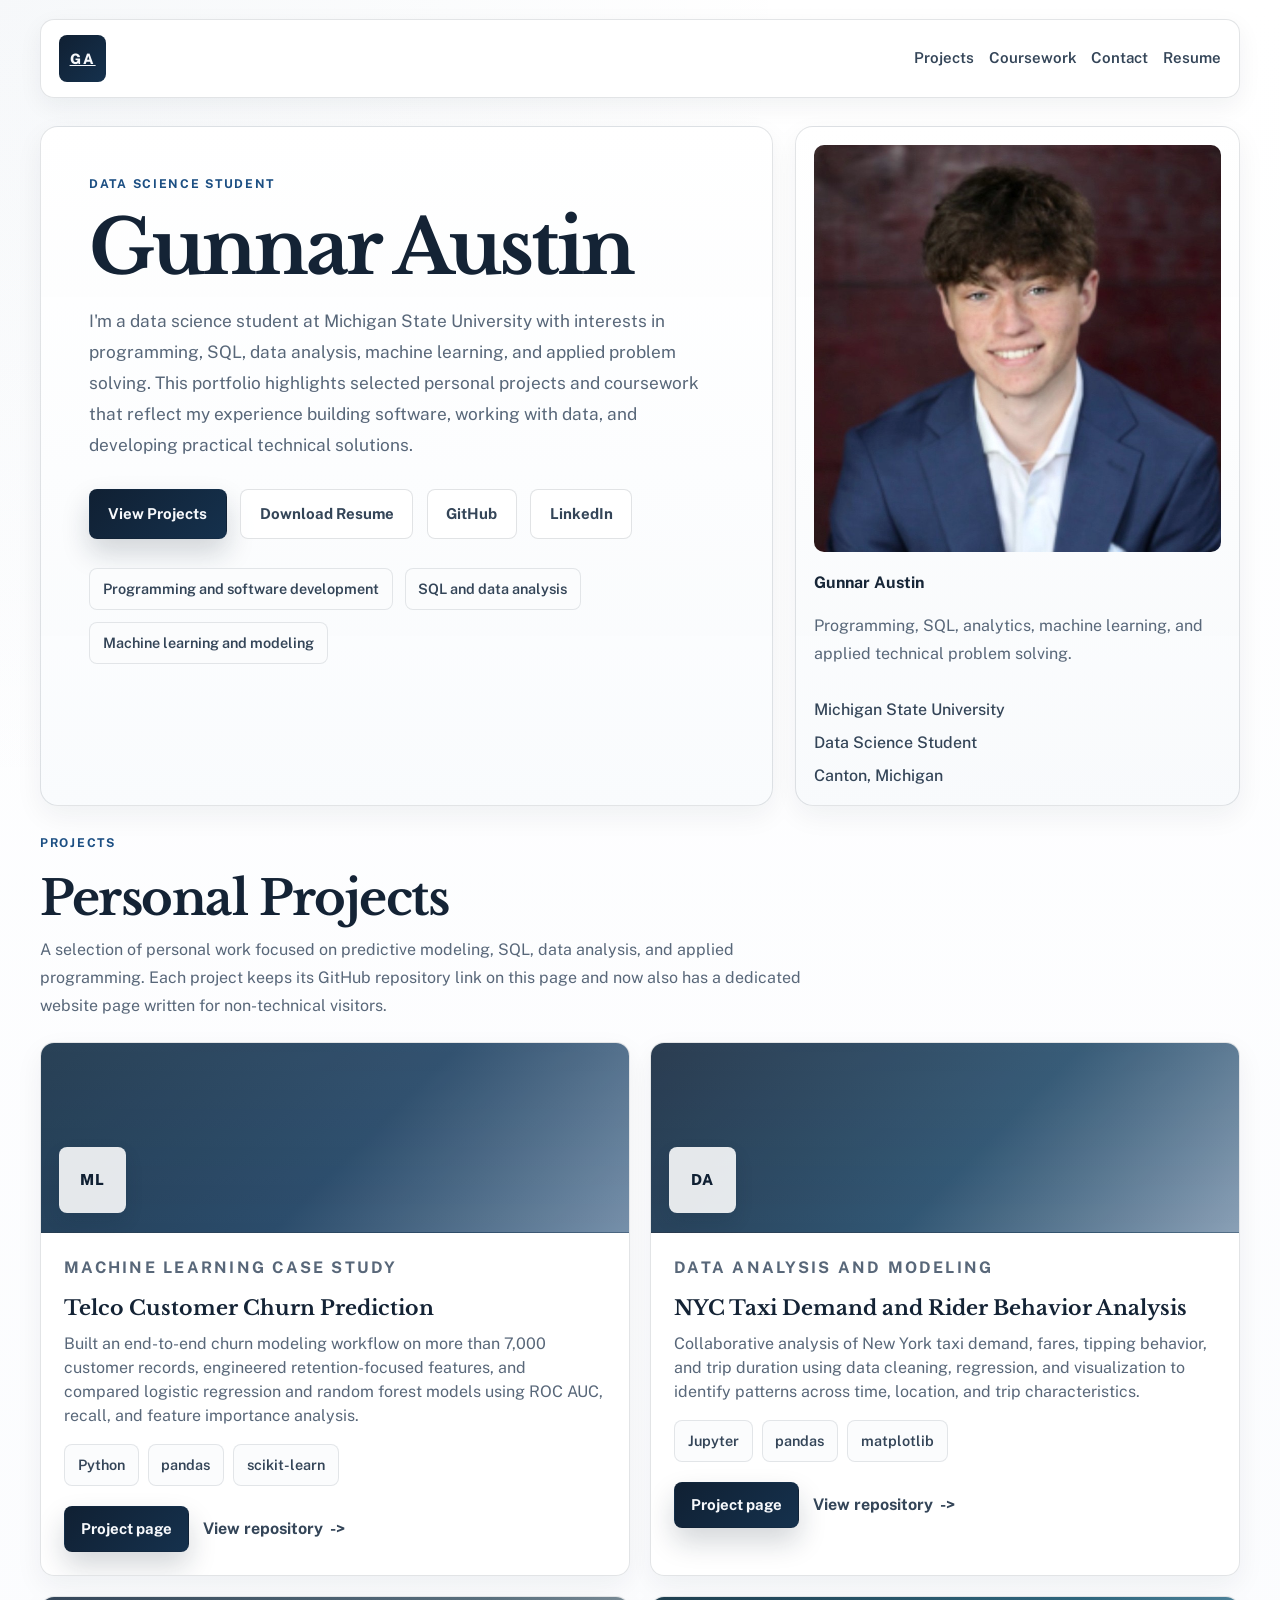
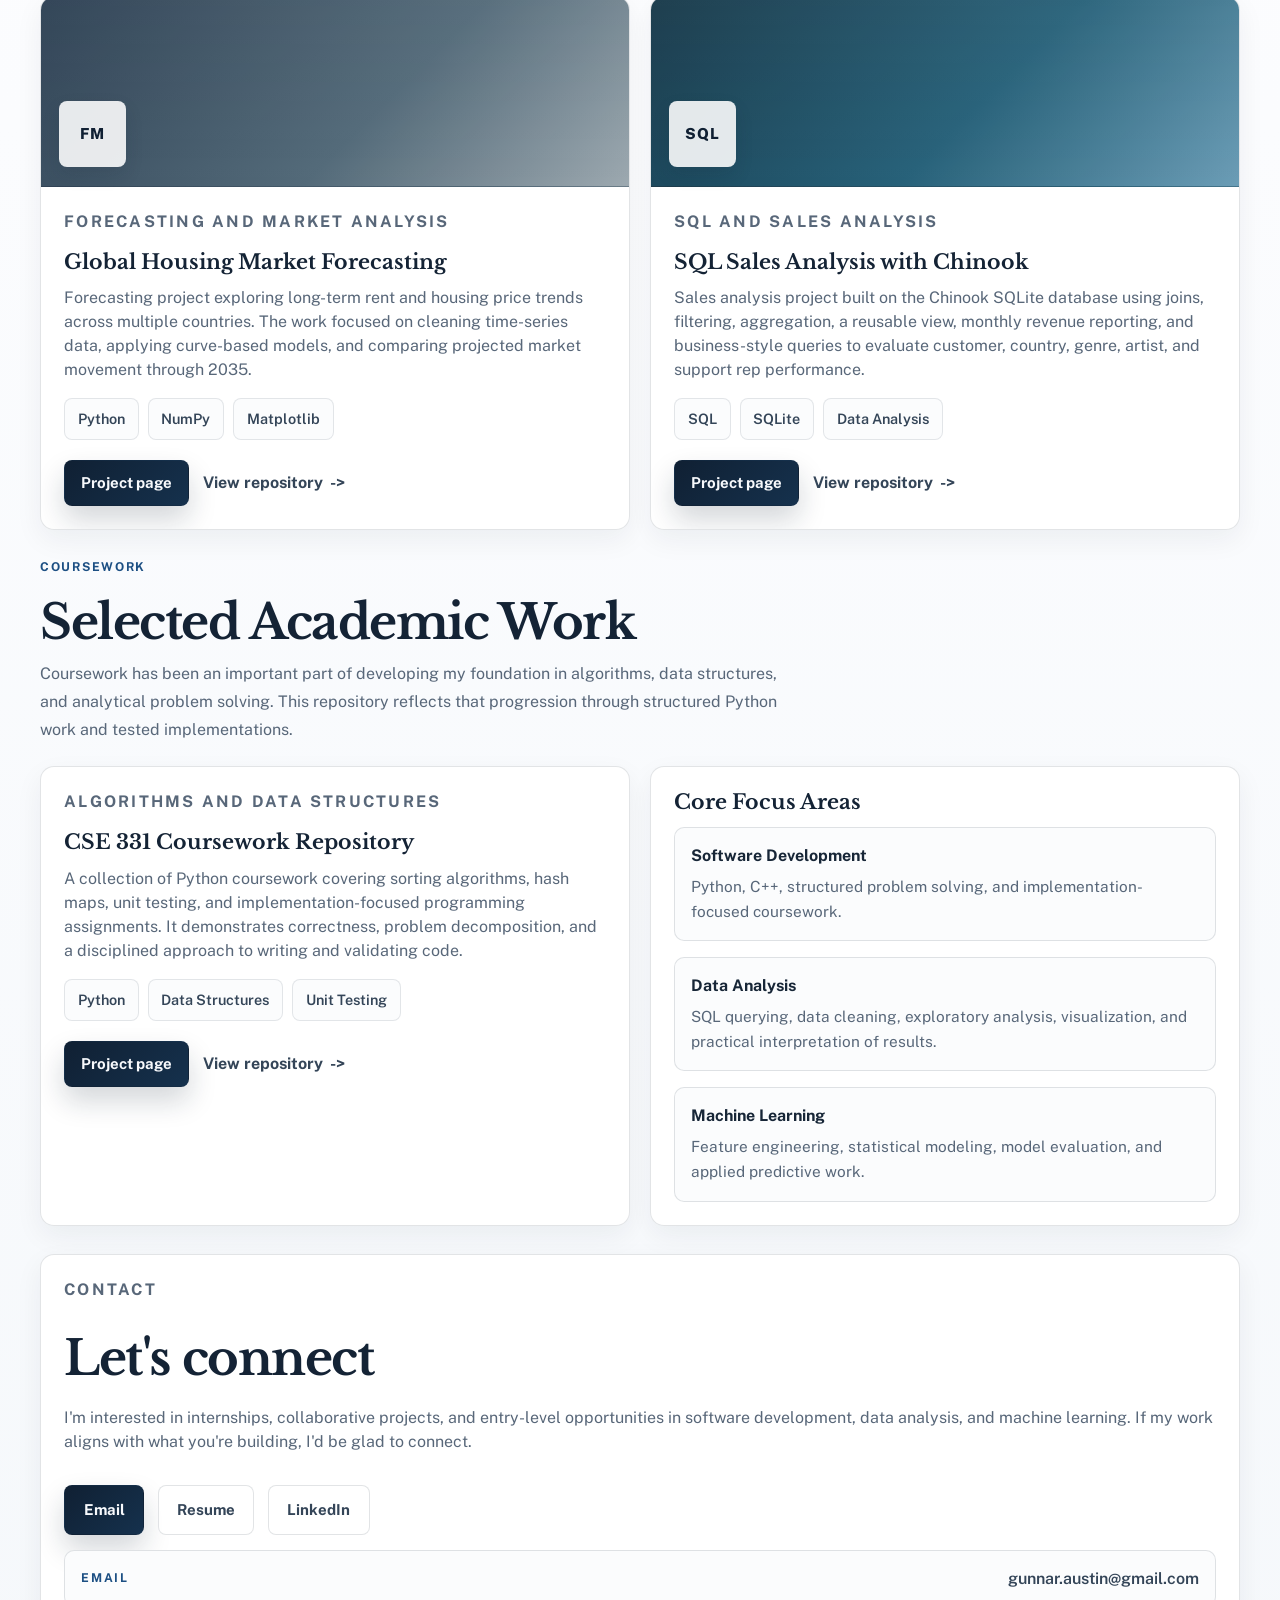
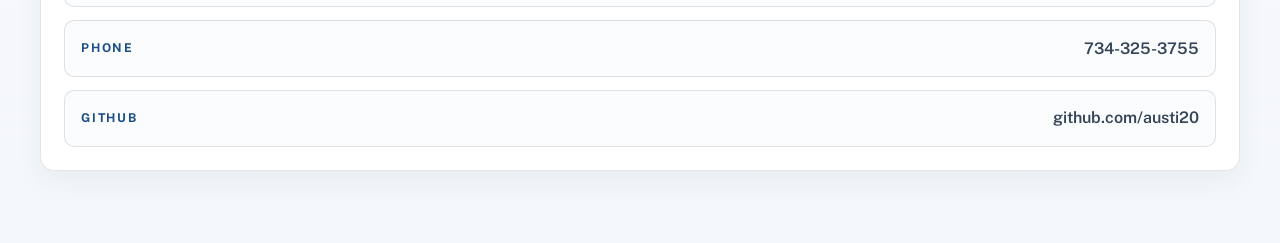
==== commit 7b21277a: "Adjust portfolio palette and restore original copy" ====
--- a/index.html
+++ b/index.html
@@ -10,7 +10,7 @@
   <link rel="icon" type="image/png" href="https://portfolio.gunnar-austin.workers.dev/assets/favicon.png">
   <meta
     name="description"
-    content="Professional portfolio for Gunnar Austin, a data science student focused on analytics, machine learning, SQL, and business-facing technical problem solving."
+    content="Portfolio showcasing coursework, personal projects, and technical work in programming, SQL, data analysis, and machine learning."
   >
   <meta name="author" content="Gunnar Austin">
   <meta name="robots" content="index,follow,max-image-preview:large">
@@ -21,7 +21,7 @@
   <meta property="og:title" content="Gunnar Austin | Data Science Portfolio">
   <meta
     property="og:description"
-    content="Professional portfolio for Gunnar Austin, a data science student focused on analytics, machine learning, SQL, and business-facing technical problem solving."
+    content="Portfolio showcasing coursework, personal projects, and technical work in programming, SQL, data analysis, and machine learning."
   >
   <meta property="og:type" content="website">
   <meta property="og:url" content="https://portfolio.gunnar-austin.workers.dev/">
@@ -35,27 +35,19 @@
   <meta name="twitter:title" content="Gunnar Austin | Data Science Portfolio">
   <meta
     name="twitter:description"
-    content="Professional portfolio for Gunnar Austin, a data science student focused on analytics, machine learning, SQL, and business-facing technical problem solving."
+    content="Portfolio showcasing coursework, personal projects, and technical work in programming, SQL, data analysis, and machine learning."
   >
   <meta name="twitter:image" content="https://portfolio.gunnar-austin.workers.dev/assets/og-image.jpg">
   <meta name="twitter:image:alt" content="Social preview for Gunnar Austin's data science portfolio">
 
-  <meta name="theme-color" content="#f4f7fb">
+  <meta name="theme-color" content="#ffffff">
 </head>
 
 <body>
   <div class="page-shell">
     <header class="site-header">
-      <a class="brand" href="#top" aria-label="Gunnar Austin home">
-        <span class="wordmark">GA</span>
-        <span class="brand-copy">
-          <strong>Gunnar Austin</strong>
-          <small>Data Science Portfolio</small>
-        </span>
-      </a>
-
+      <a class="wordmark" href="#top">GA</a>
       <nav class="site-nav" aria-label="Primary">
-        <a href="#about">About</a>
         <a href="#projects">Projects</a>
         <a href="#coursework">Coursework</a>
         <a href="#contact">Contact</a>
@@ -66,25 +58,25 @@
     <main id="top">
       <section class="hero">
         <div class="hero-copy">
-          <p class="eyebrow">Data Science / Analytics / AI</p>
-          <h1>Data science student delivering analytical work with business context.</h1>
+          <p class="eyebrow">Data Science Student</p>
+          <h1>Gunnar Austin</h1>
           <p class="hero-text">
-            I&apos;m Gunnar Austin, a data science student at Michigan State University focused on
-            machine learning, SQL, analytics, and practical problem solving. This portfolio is
-            built around clear case studies that show how I approach technical work, interpret
-            results, and communicate findings in a way that is useful to both technical teams and
-            business stakeholders.
+            I&apos;m a data science student at Michigan State University
+            with interests in programming, SQL, data analysis, machine learning, and applied
+            problem solving. This portfolio highlights selected personal projects and
+            coursework that reflect my experience building software, working with data,
+            and developing practical technical solutions.
           </p>
           <div class="hero-actions">
-            <a class="button button-primary" href="#projects">View Case Studies</a>
-            <a class="button button-secondary" href="assets/Gunnar_Austin_Resume.pdf" target="_blank" rel="noreferrer">View Resume</a>
+            <a class="button button-primary" href="#projects">View Projects</a>
+            <a class="button button-secondary" href="assets/Gunnar_Austin_Resume.pdf" target="_blank" rel="noreferrer">Download Resume</a>
+            <a class="button button-secondary" href="https://github.com/austi20" target="_blank" rel="noreferrer">GitHub</a>
             <a class="button button-secondary" href="https://www.linkedin.com/in/gunnar-austin-b2a10a252/" target="_blank" rel="noreferrer">LinkedIn</a>
-            <a class="button button-secondary" href="https://github.com/austi20" target="_blank" rel="noreferrer">GitHub</a>
           </div>
-          <ul class="hero-meta" aria-label="Professional focus">
-            <li>Machine learning and predictive modeling</li>
-            <li>SQL, reporting, and exploratory analysis</li>
-            <li>Business-facing technical communication</li>
+          <ul class="hero-meta" aria-label="Technical focus">
+            <li>Programming and software development</li>
+            <li>SQL and data analysis</li>
+            <li>Machine learning and modeling</li>
           </ul>
         </div>
 
@@ -96,109 +88,26 @@
               class="profile-image"
             >
           </div>
-          <div class="hero-card-body">
-            <p class="profile-kicker">Professional Snapshot</p>
-            <p class="profile-note">
-              Early-career candidate preparing for internships and entry-level roles across data
-              science, analytics, operations analytics, and AI-adjacent teams.
-            </p>
-
-            <dl class="profile-facts">
-              <div>
-                <dt>Education</dt>
-                <dd>Michigan State University</dd>
-              </div>
-              <div>
-                <dt>Focus</dt>
-                <dd>Analytics, machine learning, SQL</dd>
-              </div>
-              <div>
-                <dt>Strength</dt>
-                <dd>Clear, business-aware case study writing</dd>
-              </div>
-              <div>
-                <dt>Location</dt>
-                <dd>Canton, Michigan</dd>
-              </div>
-            </dl>
+          <div class="profile-details">
+            <p class="profile-kicker">Gunnar Austin</p>
+            <p class="profile-note">Programming, SQL, analytics, machine learning, and applied technical problem solving.</p>
+            <ul class="mini-contact" aria-label="Background">
+              <li>Michigan State University</li>
+              <li>Data Science Student</li>
+              <li>Canton, Michigan</li>
+            </ul>
           </div>
         </aside>
       </section>
 
-      <section class="signal-band" aria-label="Portfolio highlights">
-        <article class="signal-band-card">
-          <p class="signal-band-value">4</p>
-          <p class="signal-band-label">Recruiter-ready project case studies</p>
-        </article>
-        <article class="signal-band-card">
-          <p class="signal-band-value">SQL</p>
-          <p class="signal-band-label">Analytics, reporting, and data exploration</p>
-        </article>
-        <article class="signal-band-card">
-          <p class="signal-band-value">ML</p>
-          <p class="signal-band-label">Predictive modeling and feature engineering</p>
-        </article>
-        <article class="signal-band-card">
-          <p class="signal-band-value">Python</p>
-          <p class="signal-band-label">Implementation-focused coursework and project work</p>
-        </article>
-      </section>
-
-      <section class="profile-section" id="about">
-        <div class="section-heading">
-          <p class="eyebrow">About</p>
-          <h2>Analytical training supported by strong communication and software fundamentals.</h2>
-          <p class="section-copy">
-            The goal of this portfolio is straightforward: present technical work in a format that
-            a recruiter, hiring manager, or non-technical stakeholder can scan quickly and trust.
-            The projects emphasize structured analysis, clear tradeoffs, and practical business relevance.
-          </p>
-        </div>
-
-        <div class="about-grid">
-          <div class="about-panel about-panel-primary">
-            <p class="panel-kicker">Positioning</p>
-            <h3>Prepared for business-facing technical roles</h3>
-            <p>
-              My work is strongest at the intersection of analytical thinking, technical execution,
-              and plain-language communication. I am particularly interested in roles where data is
-              used to support decisions, improve operations, or build more informed products.
-            </p>
-            <ul class="detail-list">
-              <li>Builds project narratives around the problem, method, outcome, and business value.</li>
-              <li>Uses Python, SQL, and machine learning tools to move from raw data to interpretable results.</li>
-              <li>Brings coursework in algorithms and data structures that reinforces implementation discipline.</li>
-            </ul>
-          </div>
-
-          <div class="about-panel focus-panel">
-            <p class="panel-kicker">Capabilities</p>
-            <h3>Core strengths</h3>
-            <div class="focus-grid">
-              <div class="focus-card">
-                <strong>Analytics and Reporting</strong>
-                <span>Data cleaning, SQL querying, exploratory analysis, visualization, and business-oriented interpretation.</span>
-              </div>
-              <div class="focus-card">
-                <strong>Machine Learning</strong>
-                <span>Feature engineering, baseline modeling, model comparison, and practical evaluation of predictive results.</span>
-              </div>
-              <div class="focus-card">
-                <strong>Technical Communication</strong>
-                <span>Case-study style writing that makes methods, limitations, and outcomes easier for non-technical reviewers to assess.</span>
-              </div>
-            </div>
-          </div>
-        </div>
-      </section>
-
       <section class="project-section" id="projects">
         <div class="section-heading">
-          <p class="eyebrow">Selected Work</p>
-          <h2>Projects organized as concise, recruiter-friendly case studies.</h2>
+          <p class="eyebrow">Projects</p>
+          <h2>Personal Projects</h2>
           <p class="section-copy">
-            These projects highlight machine learning, analytics, forecasting, and SQL work with a
-            stronger focus on business framing, information hierarchy, and readable documentation.
+            A selection of personal work focused on predictive modeling, SQL, data analysis,
+            and applied programming. Each project keeps its GitHub repository link on this page
+            and now also has a dedicated website page written for non-technical visitors.
           </p>
         </div>
 
@@ -208,31 +117,31 @@
       <section class="about-section" id="coursework">
         <div class="section-heading">
           <p class="eyebrow">Coursework</p>
-          <h2>Academic work that strengthens implementation quality.</h2>
+          <h2>Selected Academic Work</h2>
           <p class="section-copy">
-            Beyond analytics projects, coursework in algorithms and data structures provides visible
-            evidence of tested Python implementation, problem decomposition, and disciplined software fundamentals.
+            Coursework has been an important part of developing my foundation in algorithms,
+            data structures, and analytical problem solving. This repository reflects that
+            progression through structured Python work and tested implementations.
           </p>
         </div>
 
         <div class="about-grid">
-          <div class="about-panel coursework-panel" id="coursework-detail-card"></div>
+          <div class="about-panel" id="coursework-detail-card"></div>
 
-          <div class="about-panel standards-panel">
-            <p class="panel-kicker">Why It Matters</p>
-            <h3>Foundations that support analytical work</h3>
+          <div class="about-panel focus-panel">
+            <h3>Core Focus Areas</h3>
             <div class="focus-grid">
               <div class="focus-card">
-                <strong>Correctness and Testing</strong>
-                <span>Course repositories include tests and scored results, making implementation quality more visible.</span>
+                <strong>Software Development</strong>
+                <span>Python, C++, structured problem solving, and implementation-focused coursework.</span>
               </div>
               <div class="focus-card">
-                <strong>Problem Decomposition</strong>
-                <span>Assignments require careful handling of state, structure behavior, and step-by-step reasoning.</span>
+                <strong>Data Analysis</strong>
+                <span>SQL querying, data cleaning, exploratory analysis, visualization, and practical interpretation of results.</span>
               </div>
               <div class="focus-card">
-                <strong>Transferable Engineering Skill</strong>
-                <span>Stronger data and ML work typically depends on clear code structure, reliability, and maintainable logic.</span>
+                <strong>Machine Learning</strong>
+                <span>Feature engineering, statistical modeling, model evaluation, and applied predictive work.</span>
               </div>
             </div>
           </div>
@@ -241,27 +150,22 @@
 
       <section class="contact-section" id="contact">
         <div class="contact-card">
-          <div class="contact-copy">
-            <p class="eyebrow">Contact</p>
-            <h2>Open to internships and entry-level analytical roles.</h2>
-            <p>
-              I&apos;m most interested in opportunities related to data science, analytics,
-              operations analytics, machine learning support, and AI-adjacent technical work.
-              If you&apos;re hiring for a role that values analytical thinking, communication, and
-              implementation discipline, I&apos;d welcome the conversation.
-            </p>
-            <div class="contact-links" aria-label="Contact links">
-              <a class="button button-primary" href="mailto:gunnar.austin@gmail.com">Email</a>
-              <a class="button button-secondary" href="assets/Gunnar_Austin_Resume.pdf" target="_blank" rel="noreferrer">Resume</a>
-              <a class="button button-secondary" href="https://www.linkedin.com/in/gunnar-austin-b2a10a252/" target="_blank" rel="noreferrer">LinkedIn</a>
-            </div>
+          <p class="eyebrow">Contact</p>
+          <h2>Let&apos;s connect</h2>
+          <p>
+            I&apos;m interested in internships, collaborative projects, and entry-level
+            opportunities in software development, data analysis, and machine learning.
+            If my work aligns with what you&apos;re building, I&apos;d be glad to connect.
+          </p>
+          <div class="contact-links" aria-label="Contact links">
+            <a class="button button-primary" href="mailto:gunnar.austin@gmail.com">Email</a>
+            <a class="button button-secondary" href="assets/Gunnar_Austin_Resume.pdf" target="_blank" rel="noreferrer">Resume</a>
+            <a class="button button-secondary" href="https://www.linkedin.com/in/gunnar-austin-b2a10a252/" target="_blank" rel="noreferrer">LinkedIn</a>
           </div>
-
           <ul class="contact-list">
             <li><span>Email</span><a href="mailto:gunnar.austin@gmail.com">gunnar.austin@gmail.com</a></li>
             <li><span>Phone</span><a href="tel:7343253755">734-325-3755</a></li>
             <li><span>GitHub</span><a href="https://github.com/austi20" target="_blank" rel="noreferrer">github.com/austi20</a></li>
-            <li><span>Location</span><span class="contact-value">Canton, Michigan</span></li>
           </ul>
         </div>
       </section>
--- a/css/style.css
+++ b/css/style.css
@@ -3,26 +3,26 @@
 /*! HTML5 Boilerplate v9.0.1 | MIT License | https://html5boilerplate.com/ */
 
 :root {
-  --bg-page: #eef3f8;
-  --bg-soft: #f7f9fc;
-  --bg-card: rgba(255, 255, 255, 0.96);
+  --bg-page: #ffffff;
+  --bg-soft: #f8fafc;
+  --bg-card: rgba(255, 255, 255, 0.98);
   --bg-card-strong: #ffffff;
   --bg-ink: #102033;
   --bg-ink-soft: #15314d;
-  --border: rgba(16, 32, 51, 0.1);
-  --border-strong: rgba(16, 32, 51, 0.16);
+  --border: rgba(16, 32, 51, 0.12);
+  --border-strong: rgba(16, 32, 51, 0.18);
   --text: #172637;
   --muted: #586779;
   --muted-strong: #344558;
   --accent: #1c4f83;
   --accent-soft: #dce8f5;
   --accent-muted: #6f88a2;
-  --shadow-soft: 0 18px 40px rgba(16, 32, 51, 0.08);
-  --shadow-card: 0 24px 60px rgba(16, 32, 51, 0.12);
-  --radius-xl: 28px;
-  --radius-lg: 22px;
-  --radius-md: 16px;
-  --radius-sm: 12px;
+  --shadow-soft: 0 10px 28px rgba(16, 32, 51, 0.06);
+  --shadow-card: 0 16px 36px rgba(16, 32, 51, 0.08);
+  --radius-xl: 18px;
+  --radius-lg: 14px;
+  --radius-md: 10px;
+  --radius-sm: 8px;
 }
 
 html {
@@ -38,9 +38,8 @@
   font-family: "Public Sans", "Segoe UI", sans-serif;
   color: var(--text);
   background:
-    radial-gradient(circle at top left, rgba(28, 79, 131, 0.08), transparent 26%),
-    radial-gradient(circle at 88% 4%, rgba(111, 136, 162, 0.12), transparent 22%),
-    linear-gradient(180deg, #f8fafc 0%, var(--bg-page) 58%, #e9eff6 100%);
+    radial-gradient(circle at top left, rgba(28, 79, 131, 0.04), transparent 22%),
+    linear-gradient(180deg, #ffffff 0%, #fbfcfe 50%, #f5f8fb 100%);
 }
 
 a {
@@ -98,11 +97,11 @@
   justify-content: space-between;
   gap: 1rem;
   padding: 0.95rem 1.15rem;
-  border: 1px solid rgba(255, 255, 255, 0.7);
-  border-radius: 999px;
-  background: rgba(248, 250, 252, 0.88);
+  border: 1px solid var(--border);
+  border-radius: var(--radius-lg);
+  background: rgba(255, 255, 255, 0.94);
   backdrop-filter: blur(16px);
-  box-shadow: 0 14px 35px rgba(16, 32, 51, 0.08);
+  box-shadow: 0 8px 24px rgba(16, 32, 51, 0.06);
 }
 
 .brand {
@@ -118,7 +117,7 @@
   justify-content: center;
   width: 2.9rem;
   height: 2.9rem;
-  border-radius: 50%;
+  border-radius: var(--radius-sm);
   background: linear-gradient(135deg, var(--bg-ink), var(--bg-ink-soft));
   color: #f6f8fb;
   font-size: 0.9rem;
@@ -231,8 +230,8 @@
   padding: clamp(1.8rem, 4vw, 3rem);
   border-radius: var(--radius-xl);
   background:
-    linear-gradient(180deg, rgba(255, 255, 255, 0.96), rgba(251, 253, 255, 0.96)),
-    linear-gradient(135deg, rgba(28, 79, 131, 0.05), rgba(111, 136, 162, 0.04));
+    linear-gradient(180deg, rgba(255, 255, 255, 0.99), rgba(249, 251, 253, 0.98)),
+    linear-gradient(135deg, rgba(28, 79, 131, 0.025), rgba(111, 136, 162, 0.02));
 }
 
 .hero-card {
@@ -241,19 +240,24 @@
   padding: 1.1rem;
   border-radius: var(--radius-xl);
   background:
-    linear-gradient(180deg, rgba(255, 255, 255, 0.98), rgba(245, 249, 253, 0.95));
+    linear-gradient(180deg, rgba(255, 255, 255, 0.99), rgba(248, 250, 252, 0.98));
 }
 
 .hero-card-body {
   display: grid;
   gap: 0.9rem;
+}
+
+.profile-details {
+  display: grid;
+  gap: 0.85rem;
 }
 
 .profile-frame {
   min-height: 360px;
   border-radius: calc(var(--radius-xl) - 8px);
   overflow: hidden;
-  background: linear-gradient(180deg, #d7e3ef, #f2f6fa);
+  background: linear-gradient(180deg, #e8eff6, #f7fafc);
 }
 
 .profile-image {
@@ -275,7 +279,7 @@
   padding: 0.95rem 1rem;
   border: 1px solid rgba(16, 32, 51, 0.08);
   border-radius: var(--radius-sm);
-  background: rgba(244, 248, 252, 0.88);
+  background: rgba(250, 252, 253, 0.96);
 }
 
 .profile-facts dt,
@@ -410,7 +414,7 @@
   min-height: 3rem;
   padding: 0 1.15rem;
   border: 1px solid transparent;
-  border-radius: 999px;
+  border-radius: var(--radius-sm);
   text-decoration: none;
   font-size: 0.94rem;
   font-weight: 700;
@@ -483,37 +487,11 @@
   min-height: 2.1rem;
   padding: 0.2rem 0.8rem;
   border: 1px solid rgba(16, 32, 51, 0.1);
-  border-radius: 999px;
-  background: rgba(244, 248, 252, 0.9);
+  border-radius: var(--radius-sm);
+  background: rgba(251, 252, 253, 0.98);
   color: var(--muted-strong);
   font-size: 0.9rem;
   font-weight: 600;
-}
-
-.signal-band {
-  display: grid;
-  grid-template-columns: repeat(4, minmax(0, 1fr));
-  gap: 1rem;
-}
-
-.signal-band-card {
-  padding: 1.25rem 1.2rem;
-  border-radius: var(--radius-md);
-}
-
-.signal-band-value {
-  margin-bottom: 0.35rem;
-  color: var(--bg-ink);
-  font-size: 1.45rem;
-  font-weight: 800;
-  line-height: 1;
-}
-
-.signal-band-label {
-  margin-bottom: 0;
-  color: var(--muted);
-  font-size: 0.95rem;
-  line-height: 1.6;
 }
 
 .project-grid,
@@ -560,13 +538,13 @@
   justify-content: center;
   min-width: 4.15rem;
   min-height: 4.15rem;
-  border-radius: 1rem;
+  border-radius: var(--radius-sm);
   background: rgba(255, 255, 255, 0.88);
   color: var(--bg-ink);
   font-size: 0.95rem;
   font-weight: 800;
   letter-spacing: 0.08em;
-  box-shadow: 0 12px 24px rgba(16, 32, 51, 0.14);
+  box-shadow: 0 8px 18px rgba(16, 32, 51, 0.12);
 }
 
 .art-churn {
@@ -656,7 +634,7 @@
 .project-nav-item a {
   border: 1px solid var(--border);
   border-radius: var(--radius-md);
-  background: rgba(247, 250, 252, 0.92);
+  background: rgba(251, 252, 253, 0.98);
 }
 
 .focus-card,
@@ -680,20 +658,17 @@
 }
 
 .contact-card {
-  display: grid;
-  grid-template-columns: minmax(0, 1.2fr) minmax(280px, 0.8fr);
-  gap: 1.5rem;
-  align-items: start;
-}
-
-.contact-copy p:last-of-type {
-  margin-bottom: 1.25rem;
+  display: flex;
+  flex-direction: column;
+  gap: 0.95rem;
+  align-items: flex-start;
 }
 
 .contact-list {
   display: grid;
   gap: 0.85rem;
   margin: 0;
+  width: 100%;
 }
 
 .contact-list li {
@@ -705,7 +680,7 @@
   padding: 0.95rem 1rem;
   border: 1px solid var(--border);
   border-radius: var(--radius-md);
-  background: rgba(247, 250, 252, 0.92);
+  background: rgba(251, 252, 253, 0.98);
 }
 
 .contact-list a,
@@ -727,7 +702,7 @@
   padding: clamp(1.45rem, 3vw, 2.2rem);
   border-radius: var(--radius-xl);
   background:
-    linear-gradient(180deg, rgba(255, 255, 255, 0.98), rgba(247, 250, 252, 0.96));
+    linear-gradient(180deg, rgba(255, 255, 255, 0.99), rgba(249, 251, 253, 0.98));
 }
 
 .detail-hero-copy {
@@ -748,7 +723,7 @@
   padding: 1rem 1.05rem;
   border: 1px solid var(--border);
   border-radius: var(--radius-md);
-  background: rgba(245, 249, 252, 0.88);
+  background: rgba(250, 252, 253, 0.98);
 }
 
 .summary-callout p:last-child,
@@ -768,7 +743,7 @@
   padding: 1.15rem;
   border: 1px solid var(--border);
   border-radius: calc(var(--radius-xl) - 6px);
-  background: rgba(248, 250, 252, 0.94);
+  background: rgba(251, 252, 253, 0.98);
 }
 
 .fact-card {
@@ -852,7 +827,7 @@
 
 .project-nav-item.is-current-page a {
   border-color: rgba(28, 79, 131, 0.26);
-  background: rgba(220, 232, 245, 0.7);
+  background: rgba(236, 244, 251, 0.9);
   color: var(--bg-ink);
 }
 
@@ -878,7 +853,18 @@
 .visual-frame {
   padding: 1rem;
   border-bottom: 1px solid var(--border);
-  background: linear-gradient(180deg, #f4f8fb, #eef3f8);
+  background: linear-gradient(180deg, #fafcfe, #f3f7fb);
+}
+
+.mini-contact {
+  display: grid;
+  gap: 0.55rem;
+  margin: 0;
+}
+
+.mini-contact li {
+  color: var(--muted-strong);
+  font-weight: 500;
 }
 
 .visual-image {
@@ -962,7 +948,6 @@
     grid-template-columns: 1fr;
   }
 
-  .signal-band,
   .project-grid,
   .about-grid,
   .visual-grid,
@@ -1010,7 +995,6 @@
     padding: 1.1rem;
   }
 
-  .signal-band,
   .project-grid,
   .about-grid,
   .visual-grid,
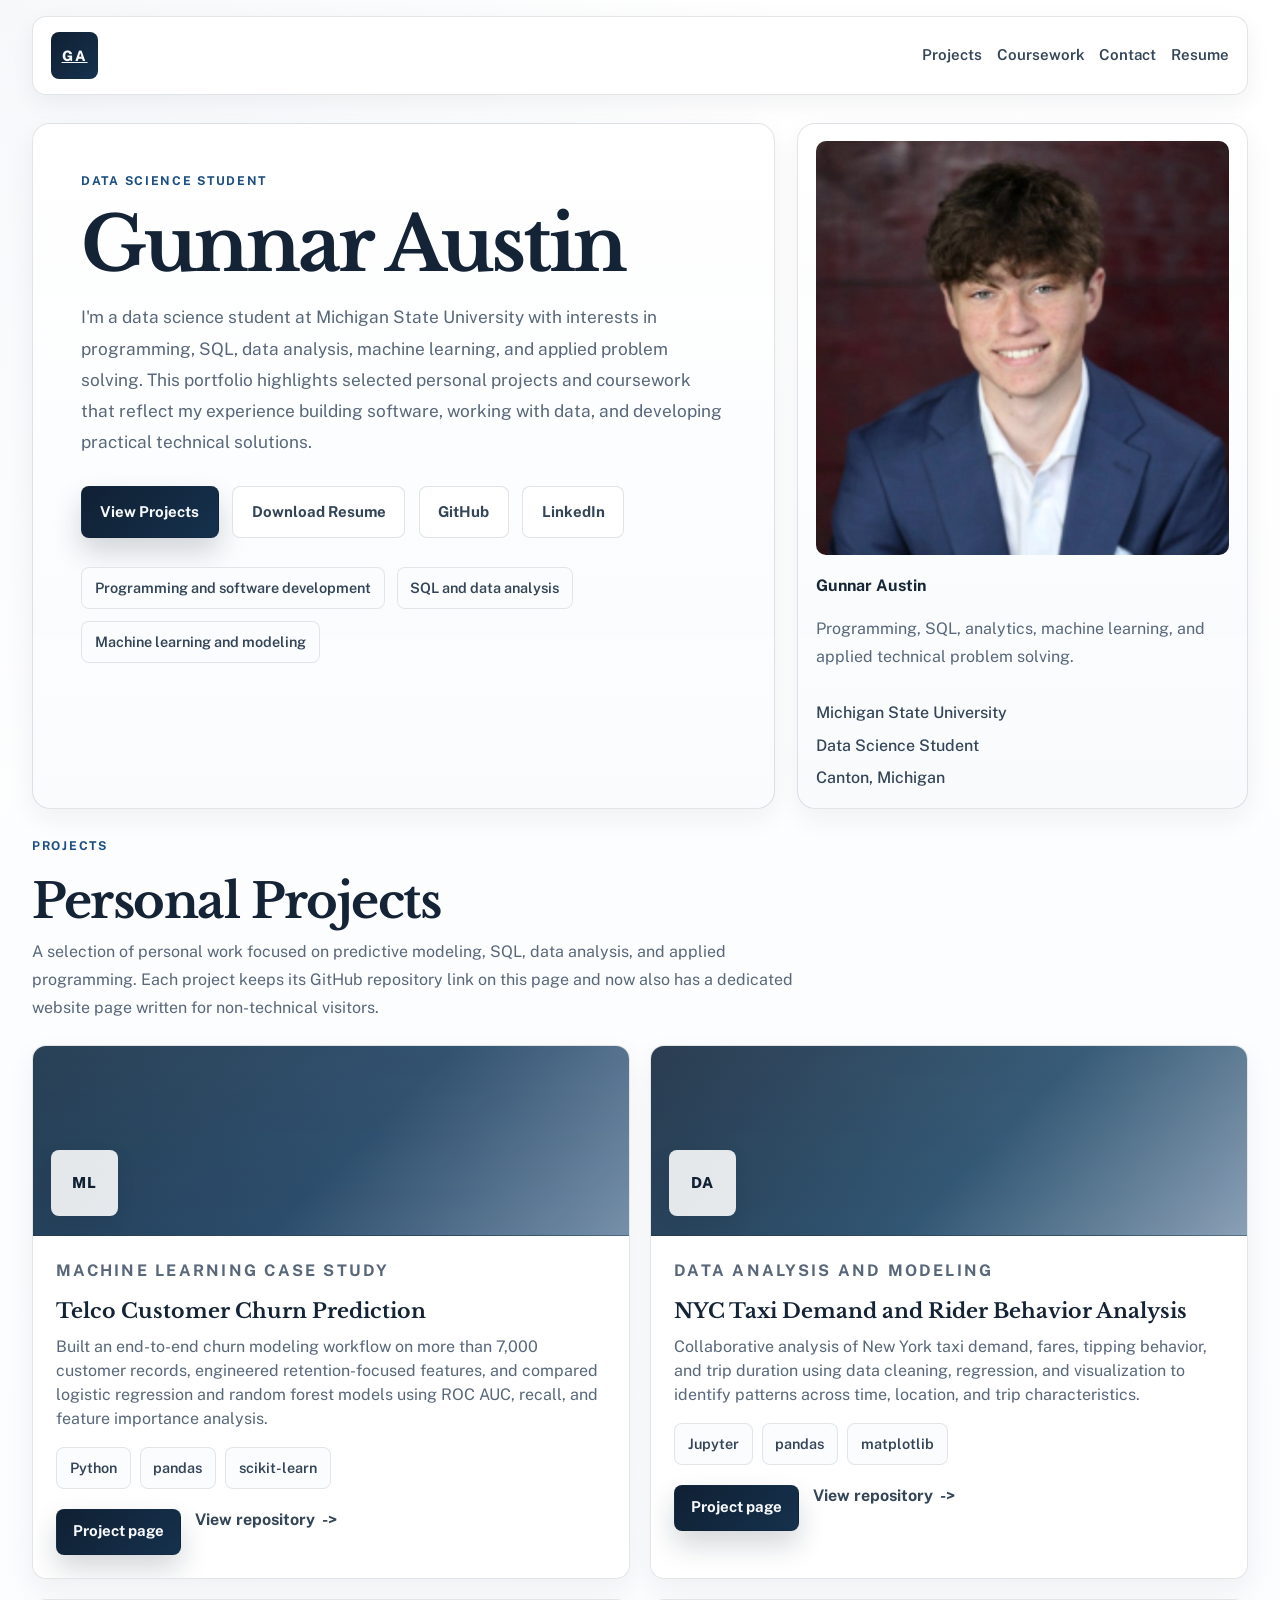
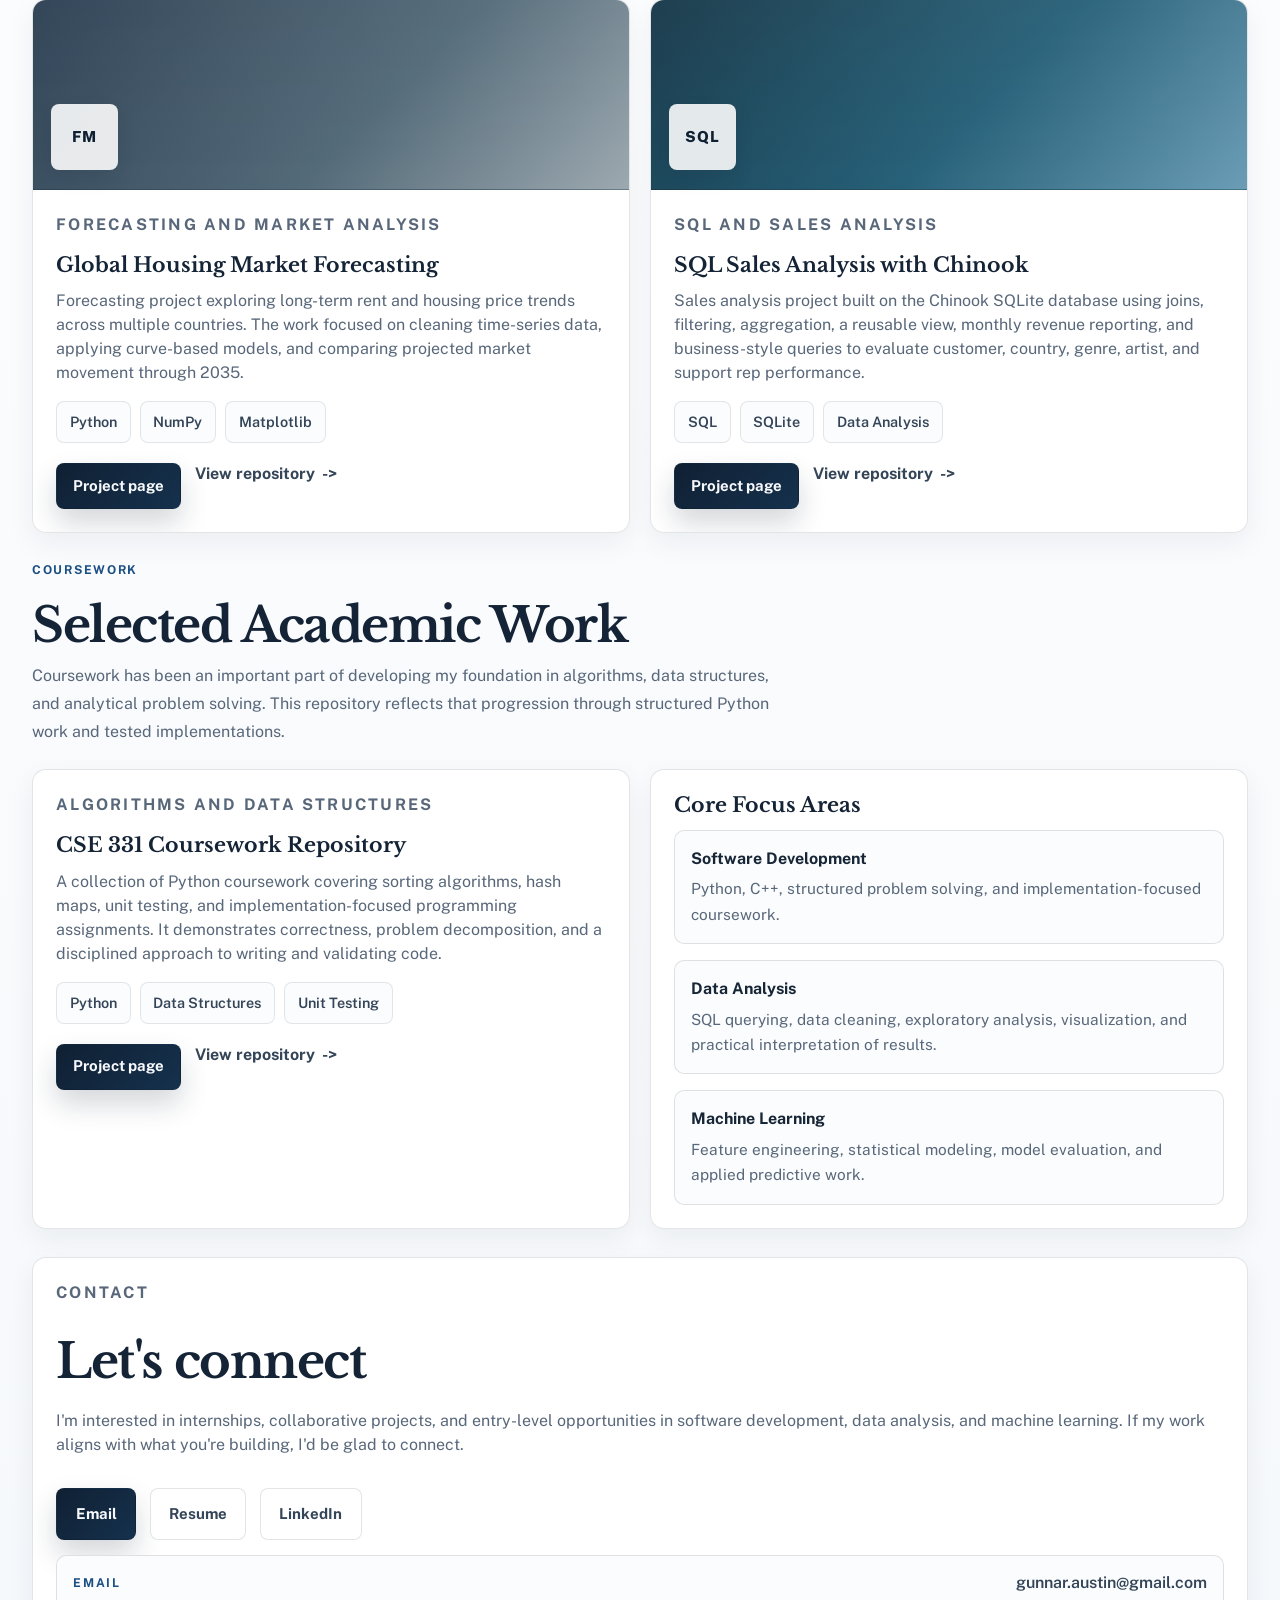
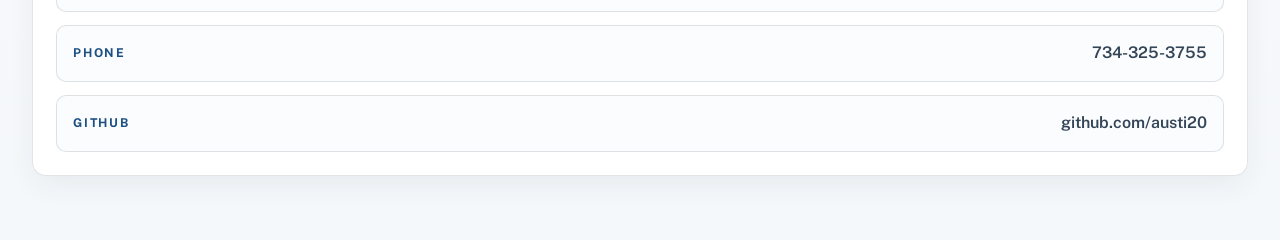
==== commit 48fed153: "Improve portfolio page responsiveness" ====
--- a/index.html
+++ b/index.html
@@ -2,7 +2,7 @@
 <html class="no-js" lang="en">
 <head>
   <meta charset="utf-8">
-  <meta name="viewport" content="width=device-width, initial-scale=1">
+  <meta name="viewport" content="width=device-width, initial-scale=1, viewport-fit=cover">
   <title>Gunnar Austin | Data Science Portfolio</title>
   <link rel="stylesheet" href="css/style.css">
   <script defer src="js/project-data.js"></script>
--- a/css/style.css
+++ b/css/style.css
@@ -23,6 +23,7 @@
   --radius-lg: 14px;
   --radius-md: 10px;
   --radius-sm: 8px;
+  --page-gutter: clamp(1rem, 2.5vw, 2rem);
 }
 
 html {
@@ -30,13 +31,18 @@
   font-size: 16px;
   line-height: 1.5;
   scroll-behavior: smooth;
+  -webkit-text-size-adjust: 100%;
+  text-size-adjust: 100%;
 }
 
 body {
   margin: 0;
   min-width: 320px;
+  min-height: 100dvh;
   font-family: "Public Sans", "Segoe UI", sans-serif;
   color: var(--text);
+  overflow-x: hidden;
+  background-color: var(--bg-page);
   background:
     radial-gradient(circle at top left, rgba(28, 79, 131, 0.04), transparent 22%),
     linear-gradient(180deg, #ffffff 0%, #fbfcfe 50%, #f5f8fb 100%);
@@ -83,14 +89,19 @@
 }
 
 .page-shell {
-  width: min(1200px, calc(100% - 2rem));
+  width: min(1360px, 100%);
   margin: 0 auto;
-  padding: 1.2rem 0 4.5rem;
+  box-sizing: border-box;
+  padding:
+    max(1rem, env(safe-area-inset-top))
+    calc(var(--page-gutter) + env(safe-area-inset-right))
+    max(4rem, calc(env(safe-area-inset-bottom) + 2rem))
+    calc(var(--page-gutter) + env(safe-area-inset-left));
 }
 
 .site-header {
   position: sticky;
-  top: 1rem;
+  top: max(0.75rem, env(safe-area-inset-top));
   z-index: 20;
   display: flex;
   align-items: center;
@@ -102,6 +113,10 @@
   background: rgba(255, 255, 255, 0.94);
   backdrop-filter: blur(16px);
   box-shadow: 0 8px 24px rgba(16, 32, 51, 0.06);
+}
+
+main {
+  width: 100%;
 }
 
 .brand {
@@ -152,6 +167,7 @@
   flex-wrap: wrap;
   gap: 0.9rem;
   align-items: center;
+  min-width: 0;
 }
 
 .site-nav a {
@@ -207,6 +223,15 @@
   grid-template-columns: minmax(0, 1.35fr) minmax(320px, 0.82fr);
   gap: 1.4rem;
   align-items: stretch;
+}
+
+.hero > *,
+.project-grid > *,
+.about-grid > *,
+.detail-hero > *,
+.visual-grid > *,
+.related-grid > * {
+  min-width: 0;
 }
 
 .hero-copy,
@@ -326,6 +351,7 @@
 h3 {
   font-family: "Libre Baskerville", Georgia, serif;
   color: #142335;
+  overflow-wrap: anywhere;
 }
 
 h1 {
@@ -405,13 +431,21 @@
   display: flex;
   flex-wrap: wrap;
   gap: 0.85rem;
+  align-items: flex-start;
+}
+
+.hero-actions > *,
+.contact-links > *,
+.project-actions > * {
+  min-width: 0;
+  max-width: 100%;
 }
 
 .button {
   display: inline-flex;
   align-items: center;
   justify-content: center;
-  min-height: 3rem;
+  min-height: 3.125rem;
   padding: 0 1.15rem;
   border: 1px solid transparent;
   border-radius: var(--radius-sm);
@@ -606,6 +640,8 @@
   color: var(--muted-strong);
   text-decoration: none;
   font-weight: 700;
+  line-height: 1.4;
+  overflow-wrap: anywhere;
 }
 
 .project-link::after {
@@ -688,6 +724,7 @@
   color: var(--muted-strong);
   font-weight: 600;
   text-decoration: none;
+  overflow-wrap: anywhere;
 }
 
 .project-page {
@@ -697,7 +734,7 @@
 
 .detail-hero {
   display: grid;
-  grid-template-columns: minmax(0, 1.35fr) minmax(300px, 0.8fr);
+  grid-template-columns: minmax(0, 1.35fr) minmax(260px, 0.8fr);
   gap: 1.25rem;
   padding: clamp(1.45rem, 3vw, 2.2rem);
   border-radius: var(--radius-xl);
@@ -709,6 +746,12 @@
   display: flex;
   flex-direction: column;
   justify-content: center;
+}
+
+.detail-hero h1 {
+  max-width: 15ch;
+  font-size: clamp(2.45rem, 4.8vw, 4.1rem);
+  text-wrap: balance;
 }
 
 .detail-deck {
@@ -836,6 +879,10 @@
   padding: 0;
 }
 
+pre {
+  max-width: 100%;
+}
+
 .snippet-copy {
   padding: 1.35rem 1.35rem 0.95rem;
 }
@@ -952,24 +999,41 @@
   .about-grid,
   .visual-grid,
   .related-grid {
-    grid-template-columns: repeat(2, minmax(0, 1fr));
+    grid-template-columns: 1fr;
+  }
+}
+
+@media only screen and (max-width: 900px) {
+  .hero-actions,
+  .contact-links,
+  .project-actions {
+    display: grid;
+    grid-template-columns: repeat(auto-fit, minmax(min(100%, 12rem), 1fr));
+  }
+
+  .project-link {
+    justify-content: center;
+    min-height: 3.125rem;
+    padding: 0.7rem 0.95rem;
+    border: 1px solid rgba(16, 32, 51, 0.12);
+    border-radius: var(--radius-sm);
+    background: rgba(255, 255, 255, 0.8);
   }
 }
 
 @media only screen and (max-width: 760px) {
   .page-shell {
-    width: min(100% - 1rem, 1200px);
-    padding-bottom: 3rem;
+    padding:
+      max(0.75rem, env(safe-area-inset-top))
+      calc(0.875rem + env(safe-area-inset-right))
+      max(2.5rem, calc(env(safe-area-inset-bottom) + 1.5rem))
+      calc(0.875rem + env(safe-area-inset-left));
   }
 
   .site-header {
-    top: 0.5rem;
-    border-radius: 1.5rem;
-    padding: 0.95rem;
-  }
-
-  .brand {
-    width: 100%;
+    top: max(0.35rem, env(safe-area-inset-top));
+    gap: 0.85rem;
+    padding: 0.85rem;
   }
 
   .site-header,
@@ -979,7 +1043,20 @@
   }
 
   .site-nav {
-    gap: 0.75rem;
+    display: grid;
+    grid-template-columns: repeat(2, minmax(0, 1fr));
+    width: 100%;
+    gap: 0.5rem;
+  }
+
+  .site-nav a {
+    display: block;
+    width: 100%;
+    box-sizing: border-box;
+    padding: 0.75rem 0.85rem;
+    border: 1px solid var(--border);
+    border-radius: var(--radius-sm);
+    background: rgba(251, 252, 253, 0.98);
   }
 
   .hero-copy,
@@ -1003,21 +1080,21 @@
   }
 
   .profile-frame {
-    min-height: 300px;
-  }
-
-  .profile-facts {
-    grid-template-columns: 1fr;
+    min-height: 280px;
   }
 
   h1 {
     max-width: none;
-    font-size: clamp(2.3rem, 12vw, 3.8rem);
+    font-size: clamp(2.2rem, 11vw, 3.4rem);
+  }
+
+  .detail-hero h1 {
+    font-size: clamp(2rem, 8vw, 3rem);
   }
 
   h2 {
     max-width: none;
-    font-size: clamp(1.75rem, 8vw, 2.4rem);
+    font-size: clamp(1.7rem, 8vw, 2.2rem);
   }
 
   .hero-actions,
@@ -1032,9 +1109,44 @@
     width: 100%;
   }
 
+  .project-link {
+    width: 100%;
+    box-sizing: border-box;
+  }
+
+  pre {
+    padding: 0.9rem 1rem;
+  }
+
+  pre code {
+    font-size: 0.84rem;
+    line-height: 1.55;
+    white-space: pre-wrap;
+    overflow-wrap: anywhere;
+    word-break: break-word;
+  }
+
+  .hero-meta,
+  .tag-list {
+    gap: 0.5rem;
+  }
+
+  .hero-meta li,
+  .tag-list li {
+    width: 100%;
+    box-sizing: border-box;
+    justify-content: center;
+  }
+
   .contact-list li {
     align-items: flex-start;
     justify-content: flex-start;
+  }
+}
+
+@supports not (backdrop-filter: blur(1px)) {
+  .site-header {
+    background: #ffffff;
   }
 }
 
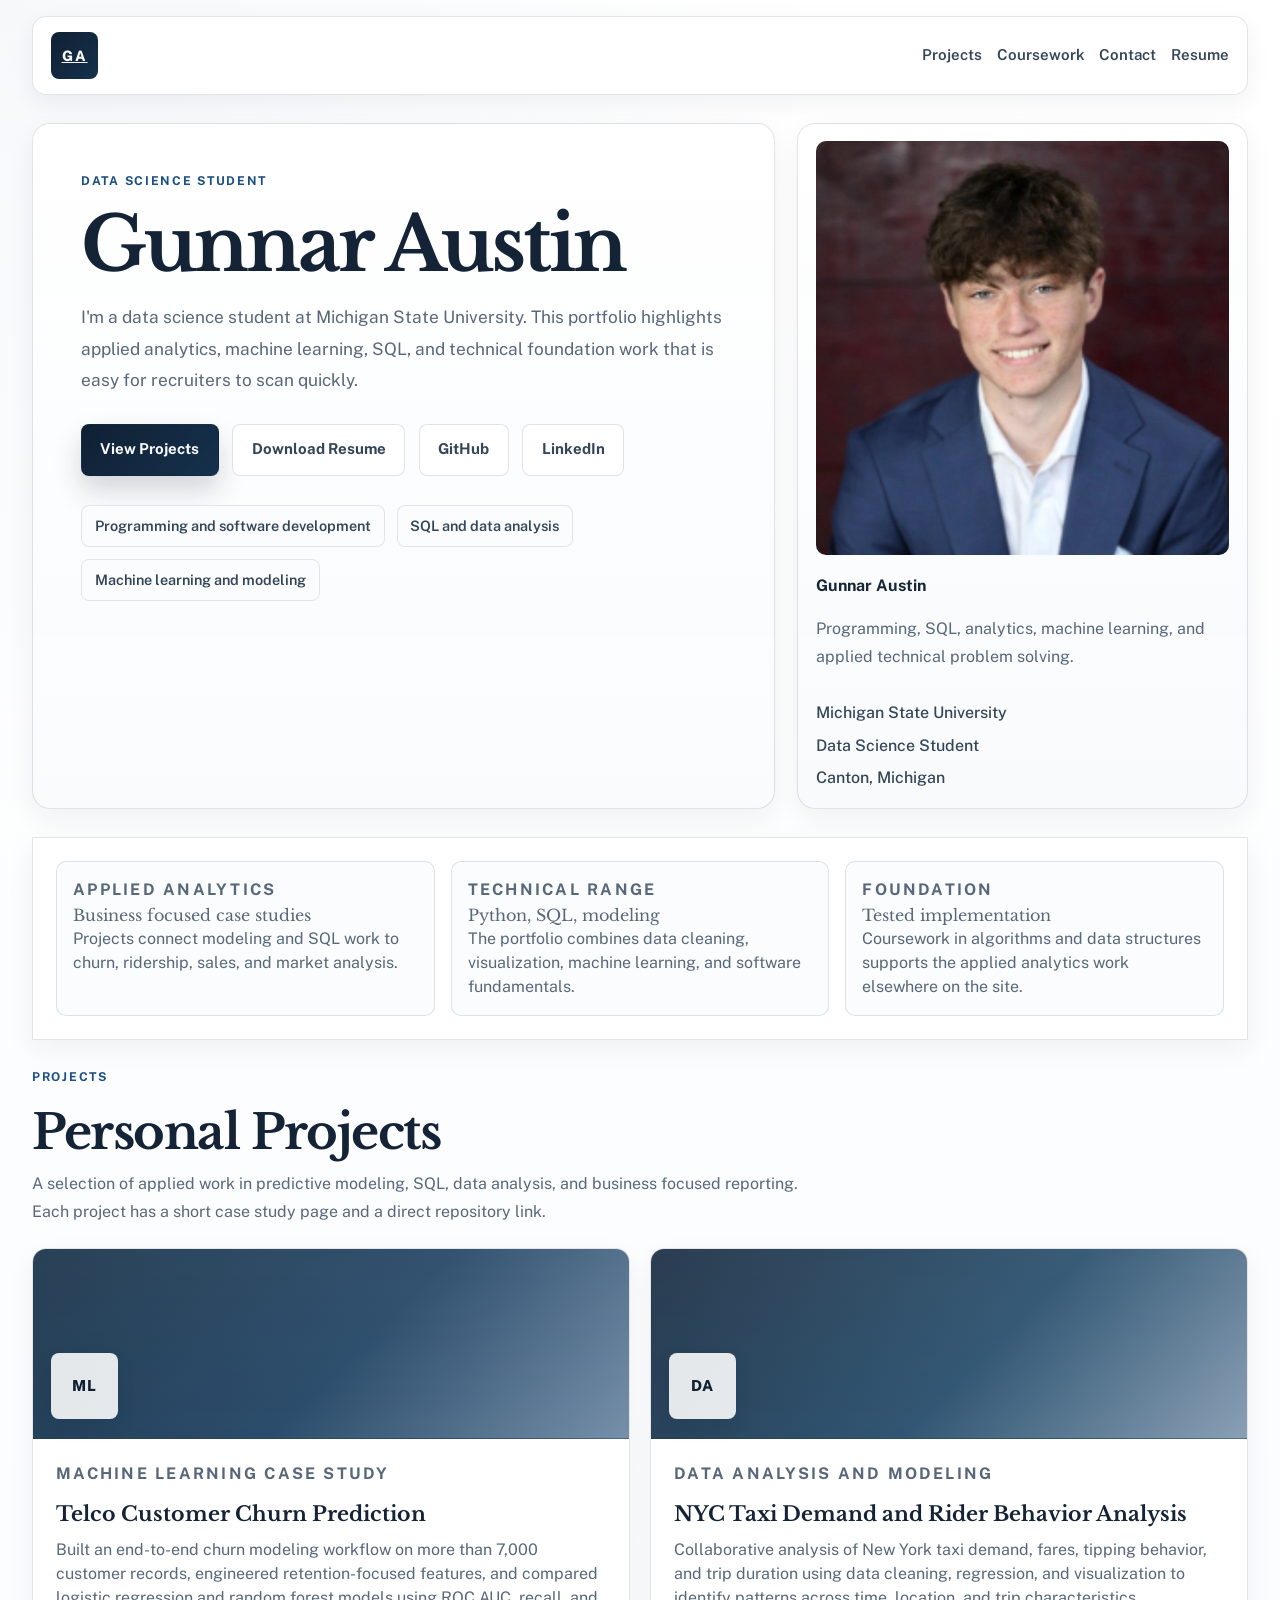
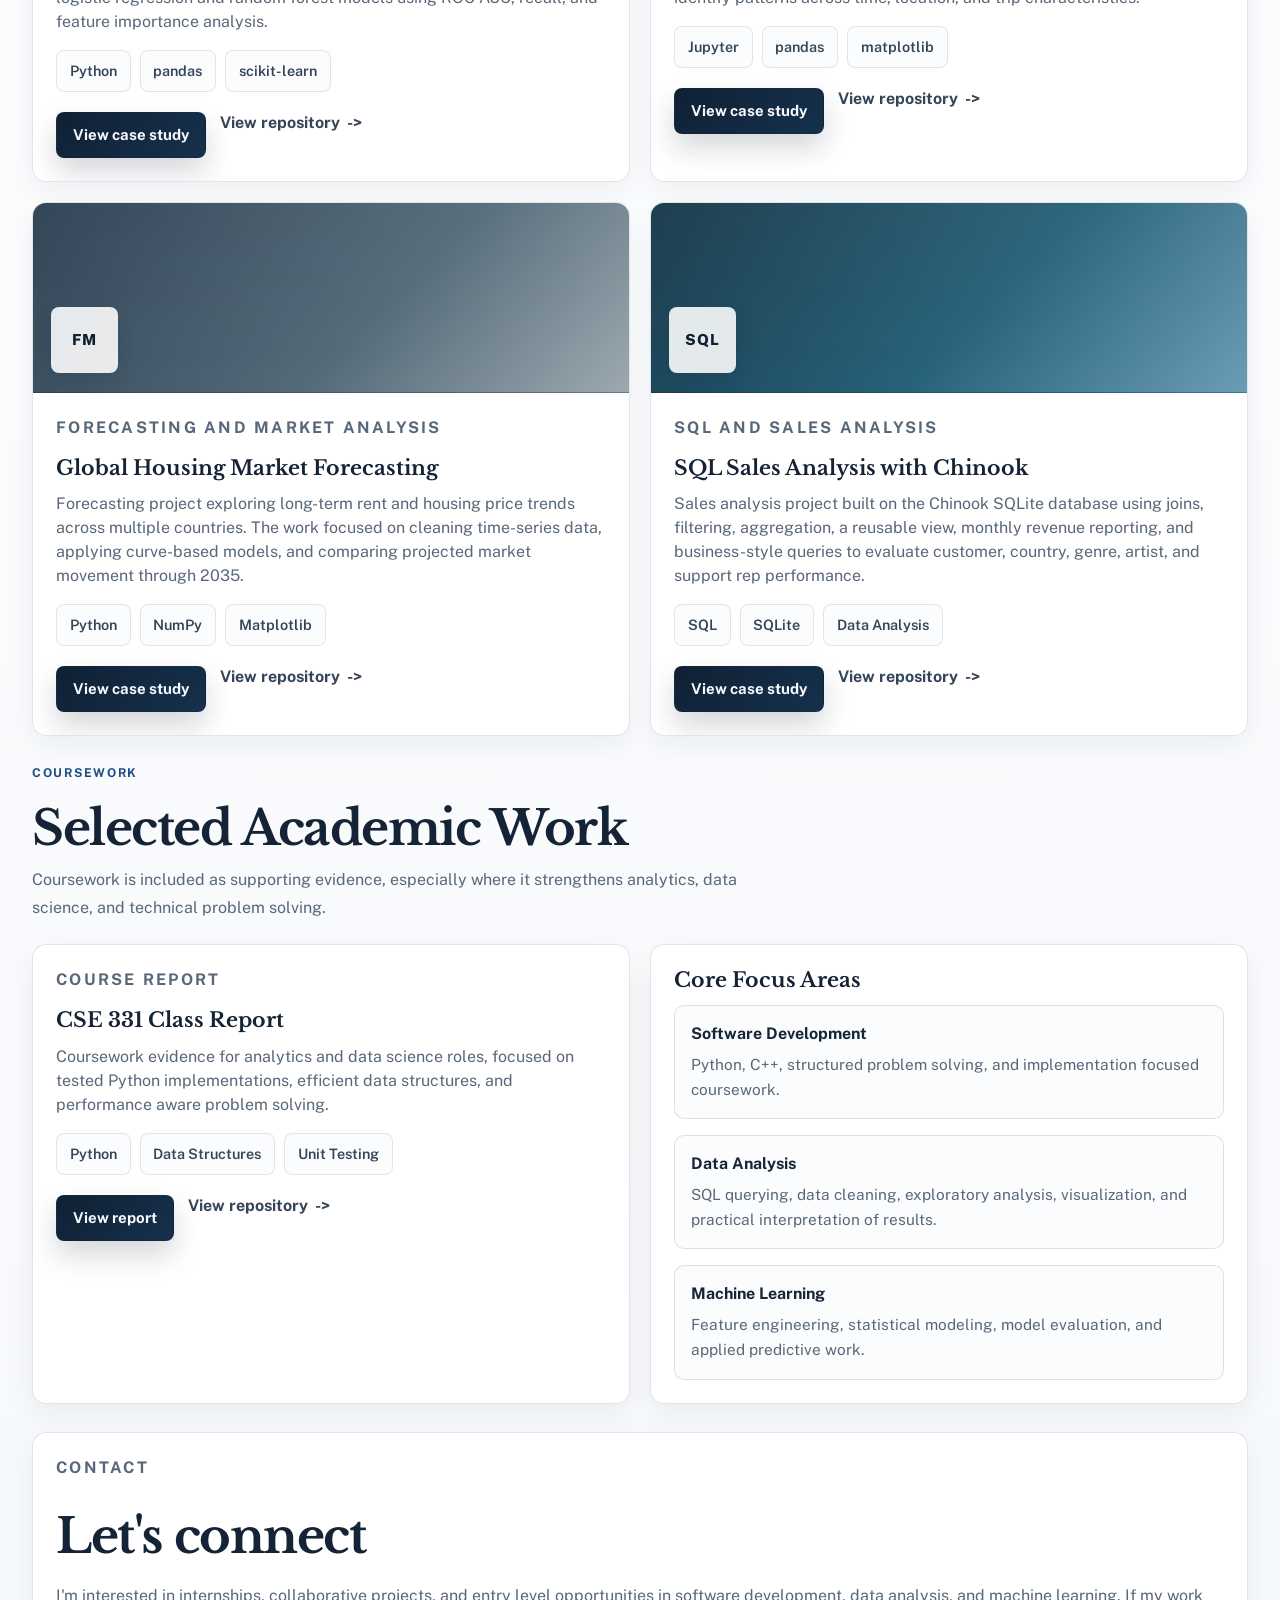
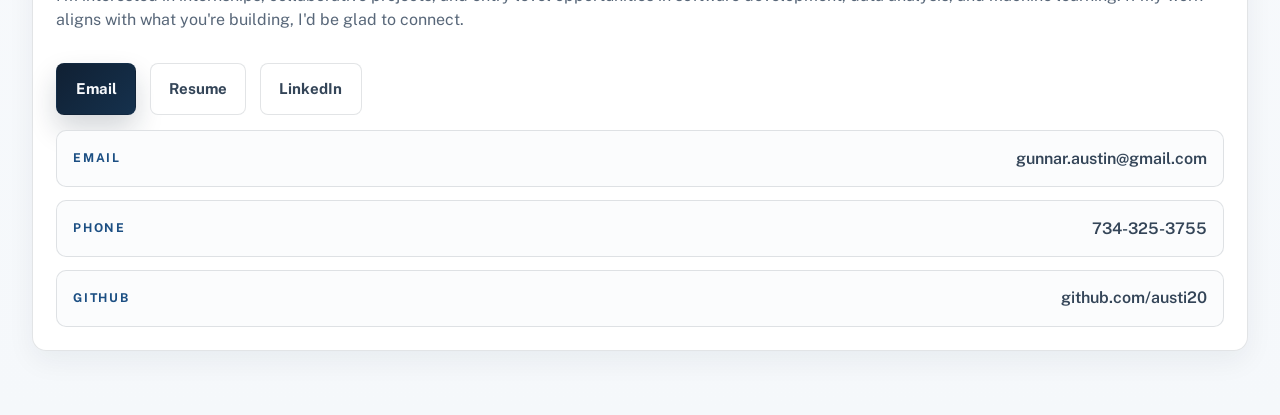
==== commit d1ba76d4: "Improve recruiter flow across portfolio pages" ====
--- a/index.html
+++ b/index.html
@@ -10,7 +10,7 @@
   <link rel="icon" type="image/png" href="https://portfolio.gunnar-austin.workers.dev/assets/favicon.png">
   <meta
     name="description"
-    content="Portfolio showcasing coursework, personal projects, and technical work in programming, SQL, data analysis, and machine learning."
+    content="Recruiter focused portfolio with data science, analytics, SQL, and machine learning case studies plus supporting coursework."
   >
   <meta name="author" content="Gunnar Austin">
   <meta name="robots" content="index,follow,max-image-preview:large">
@@ -21,7 +21,7 @@
   <meta property="og:title" content="Gunnar Austin | Data Science Portfolio">
   <meta
     property="og:description"
-    content="Portfolio showcasing coursework, personal projects, and technical work in programming, SQL, data analysis, and machine learning."
+    content="Recruiter focused portfolio with data science, analytics, SQL, and machine learning case studies plus supporting coursework."
   >
   <meta property="og:type" content="website">
   <meta property="og:url" content="https://portfolio.gunnar-austin.workers.dev/">
@@ -35,7 +35,7 @@
   <meta name="twitter:title" content="Gunnar Austin | Data Science Portfolio">
   <meta
     name="twitter:description"
-    content="Portfolio showcasing coursework, personal projects, and technical work in programming, SQL, data analysis, and machine learning."
+    content="Recruiter focused portfolio with data science, analytics, SQL, and machine learning case studies plus supporting coursework."
   >
   <meta name="twitter:image" content="https://portfolio.gunnar-austin.workers.dev/assets/og-image.jpg">
   <meta name="twitter:image:alt" content="Social preview for Gunnar Austin's data science portfolio">
@@ -61,11 +61,7 @@
           <p class="eyebrow">Data Science Student</p>
           <h1>Gunnar Austin</h1>
           <p class="hero-text">
-            I&apos;m a data science student at Michigan State University
-            with interests in programming, SQL, data analysis, machine learning, and applied
-            problem solving. This portfolio highlights selected personal projects and
-            coursework that reflect my experience building software, working with data,
-            and developing practical technical solutions.
+            I&apos;m a data science student at Michigan State University. This portfolio highlights applied analytics, machine learning, SQL, and technical foundation work that is easy for recruiters to scan quickly.
           </p>
           <div class="hero-actions">
             <a class="button button-primary" href="#projects">View Projects</a>
@@ -100,18 +96,118 @@
         </aside>
       </section>
 
+      <section class="signal-band" aria-label="Recruiter highlights">
+        <div class="detail-section">
+          <div class="signal-grid">
+            <article class="signal-card">
+              <p class="fact-label">Applied analytics</p>
+              <p class="signal-value">Business focused case studies</p>
+              <p>Projects connect modeling and SQL work to churn, ridership, sales, and market analysis.</p>
+            </article>
+            <article class="signal-card">
+              <p class="fact-label">Technical range</p>
+              <p class="signal-value">Python, SQL, modeling</p>
+              <p>The portfolio combines data cleaning, visualization, machine learning, and software fundamentals.</p>
+            </article>
+            <article class="signal-card">
+              <p class="fact-label">Foundation</p>
+              <p class="signal-value">Tested implementation</p>
+              <p>Coursework in algorithms and data structures supports the applied analytics work elsewhere on the site.</p>
+            </article>
+          </div>
+        </div>
+      </section>
+
       <section class="project-section" id="projects">
         <div class="section-heading">
           <p class="eyebrow">Projects</p>
           <h2>Personal Projects</h2>
           <p class="section-copy">
-            A selection of personal work focused on predictive modeling, SQL, data analysis,
-            and applied programming. Each project keeps its GitHub repository link on this page
-            and now also has a dedicated website page written for non-technical visitors.
-          </p>
-        </div>
-
-        <div class="project-grid" id="project-grid"></div>
+            A selection of applied work in predictive modeling, SQL, data analysis, and business focused reporting. Each project has a short case study page and a direct repository link.
+          </p>
+        </div>
+
+        <div class="project-grid" id="project-grid">
+          <article class="project-card">
+            <div class="project-art art-churn" aria-hidden="true">
+              <span>ML</span>
+            </div>
+            <div class="project-body">
+              <p class="project-type">Machine Learning Case Study</p>
+              <h3>Telco Customer Churn Prediction</h3>
+              <p>Churn modeling case study that connects customer risk scores to retention actions and business impact.</p>
+              <ul class="tag-list" aria-label="Technologies">
+                <li>Python</li>
+                <li>pandas</li>
+                <li>scikit learn</li>
+              </ul>
+              <div class="project-actions">
+                <a class="button button-primary button-small" href="projects/telco-customer-churn.html">View case study</a>
+                <a class="project-link" href="https://github.com/austi20/Telco-Customer-Churn-Model" target="_blank" rel="noreferrer">View repository</a>
+              </div>
+            </div>
+          </article>
+
+          <article class="project-card">
+            <div class="project-art art-urban" aria-hidden="true">
+              <span>DA</span>
+            </div>
+            <div class="project-body">
+              <p class="project-type">Data Analysis and Modeling</p>
+              <h3>NYC Taxi Demand and Rider Behavior Analysis</h3>
+              <p>Transportation analytics case study on demand patterns, route concentration, fares, and model limits.</p>
+              <ul class="tag-list" aria-label="Technologies">
+                <li>Jupyter</li>
+                <li>pandas</li>
+                <li>matplotlib</li>
+              </ul>
+              <div class="project-actions">
+                <a class="button button-primary button-small" href="projects/nyc-taxi-demand.html">View case study</a>
+                <a class="project-link" href="https://github.com/austi20/NYC-Taxi-Demand-and-Rider-Behavior-Analysis" target="_blank" rel="noreferrer">View repository</a>
+              </div>
+            </div>
+          </article>
+
+          <article class="project-card">
+            <div class="project-art art-housing" aria-hidden="true">
+              <span>FM</span>
+            </div>
+            <div class="project-body">
+              <p class="project-type">Forecasting and Market Analysis</p>
+              <h3>Global Housing Market Forecasting</h3>
+              <p>Cross country housing analysis that compares pressure, affordability, and directional forecasts through 2035.</p>
+              <ul class="tag-list" aria-label="Technologies">
+                <li>Python</li>
+                <li>NumPy</li>
+                <li>Matplotlib</li>
+              </ul>
+              <div class="project-actions">
+                <a class="button button-primary button-small" href="projects/global-housing-market.html">View case study</a>
+                <a class="project-link" href="https://github.com/austi20/Global-Housing-Market-Predictor" target="_blank" rel="noreferrer">View repository</a>
+              </div>
+            </div>
+          </article>
+
+          <article class="project-card">
+            <div class="project-art art-sql" aria-hidden="true">
+              <span>SQL</span>
+            </div>
+            <div class="project-body">
+              <p class="project-type">SQL and Sales Analysis</p>
+              <h3>SQL Sales Analysis with Chinook</h3>
+              <p>Business reporting project that turns transactional sales data into customer, market, and product insights.</p>
+              <ul class="tag-list" aria-label="Technologies">
+                <li>SQL</li>
+                <li>SQLite</li>
+                <li>Data Analysis</li>
+              </ul>
+              <div class="project-actions">
+                <a class="button button-primary button-small" href="projects/sql-sales-analysis.html">View case study</a>
+                <a class="project-link" href="https://github.com/austi20/sql-sales-analysis-with-chinook" target="_blank" rel="noreferrer">View repository</a>
+              </div>
+            </div>
+          </article>
+        </div>
       </section>
 
       <section class="about-section" id="coursework">
@@ -119,21 +215,32 @@
           <p class="eyebrow">Coursework</p>
           <h2>Selected Academic Work</h2>
           <p class="section-copy">
-            Coursework has been an important part of developing my foundation in algorithms,
-            data structures, and analytical problem solving. This repository reflects that
-            progression through structured Python work and tested implementations.
+            Coursework is included as supporting evidence, especially where it strengthens analytics, data science, and technical problem solving.
           </p>
         </div>
 
         <div class="about-grid">
-          <div class="about-panel" id="coursework-detail-card"></div>
+          <div class="about-panel" id="coursework-detail-card">
+            <p class="coursework-type">Course Report</p>
+            <h3>CSE 331 Class Report</h3>
+            <p>Algorithms and data structures coursework framed as technical foundation for applied analytics work, not as a homework archive.</p>
+            <ul class="tag-list" aria-label="Technologies">
+              <li>Python</li>
+              <li>Data Structures</li>
+              <li>Unit Testing</li>
+            </ul>
+            <div class="project-actions">
+              <a class="button button-primary button-small" href="projects/cse331-coursework.html">View report</a>
+              <a class="project-link" href="https://github.com/austi20/CSE331-SS26" target="_blank" rel="noreferrer">View repository</a>
+            </div>
+          </div>
 
           <div class="about-panel focus-panel">
             <h3>Core Focus Areas</h3>
             <div class="focus-grid">
               <div class="focus-card">
                 <strong>Software Development</strong>
-                <span>Python, C++, structured problem solving, and implementation-focused coursework.</span>
+                <span>Python, C++, structured problem solving, and implementation focused coursework.</span>
               </div>
               <div class="focus-card">
                 <strong>Data Analysis</strong>
@@ -153,7 +260,7 @@
           <p class="eyebrow">Contact</p>
           <h2>Let&apos;s connect</h2>
           <p>
-            I&apos;m interested in internships, collaborative projects, and entry-level
+            I&apos;m interested in internships, collaborative projects, and entry level
             opportunities in software development, data analysis, and machine learning.
             If my work aligns with what you&apos;re building, I&apos;d be glad to connect.
           </p>
--- a/css/style.css
+++ b/css/style.css
@@ -657,7 +657,9 @@
 .visual-grid,
 .fact-grid,
 .step-grid,
-.signal-grid {
+.signal-grid,
+.connection-grid,
+.compact-card-grid {
   display: grid;
   gap: 1rem;
 }
@@ -813,6 +815,99 @@
 .detail-grid {
   display: grid;
   gap: 1.25rem;
+}
+
+.quickscan-grid {
+  display: grid;
+  grid-template-columns: minmax(0, 1.15fr) minmax(0, 0.85fr);
+  gap: 1rem;
+}
+
+.quickscan-panel {
+  min-width: 0;
+}
+
+.quick-fact-grid {
+  grid-template-columns: repeat(3, minmax(0, 1fr));
+}
+
+.finding-list {
+  display: grid;
+  gap: 0.75rem;
+  margin: 0;
+  padding: 0;
+  list-style: none;
+}
+
+.finding-list li,
+.connection-card {
+  padding: 1rem;
+  border: 1px solid var(--border);
+  border-radius: var(--radius-md);
+  background: rgba(251, 252, 253, 0.98);
+}
+
+.table-wrap {
+  overflow-x: auto;
+}
+
+.mapping-table {
+  width: 100%;
+  border-collapse: collapse;
+  border: 1px solid var(--border);
+  border-radius: var(--radius-md);
+  overflow: hidden;
+  background: rgba(251, 252, 253, 0.98);
+}
+
+.mapping-table th,
+.mapping-table td {
+  padding: 0.95rem 1rem;
+  border-bottom: 1px solid var(--border);
+  text-align: left;
+  vertical-align: top;
+}
+
+.mapping-table thead th {
+  color: var(--accent);
+  font-size: 0.82rem;
+  font-weight: 800;
+  letter-spacing: 0.08em;
+  text-transform: uppercase;
+  background: rgba(236, 244, 251, 0.88);
+}
+
+.mapping-table tbody th {
+  width: 28%;
+  color: var(--text);
+  font-size: 0.98rem;
+  font-weight: 700;
+  background: rgba(255, 255, 255, 0.88);
+}
+
+.mapping-table tbody tr:last-child th,
+.mapping-table tbody tr:last-child td {
+  border-bottom: 0;
+}
+
+.connection-grid {
+  grid-template-columns: repeat(2, minmax(0, 1fr));
+}
+
+.connection-card h3 {
+  margin-bottom: 0.55rem;
+}
+
+.connection-card p:last-of-type {
+  margin-bottom: 0.95rem;
+}
+
+.compact-card-grid {
+  grid-template-columns: repeat(auto-fit, minmax(220px, 1fr));
+}
+
+.compact-signal-card {
+  height: 100%;
 }
 
 .detail-list {
@@ -991,14 +1086,16 @@
   .hero,
   .detail-hero,
   .contact-card,
-  .signal-grid {
+  .signal-grid,
+  .quickscan-grid {
     grid-template-columns: 1fr;
   }
 
   .project-grid,
   .about-grid,
   .visual-grid,
-  .related-grid {
+  .related-grid,
+  .connection-grid {
     grid-template-columns: 1fr;
   }
 }
@@ -1075,7 +1172,9 @@
   .project-grid,
   .about-grid,
   .visual-grid,
-  .related-grid {
+  .related-grid,
+  .quick-fact-grid,
+  .connection-grid {
     grid-template-columns: 1fr;
   }
 
